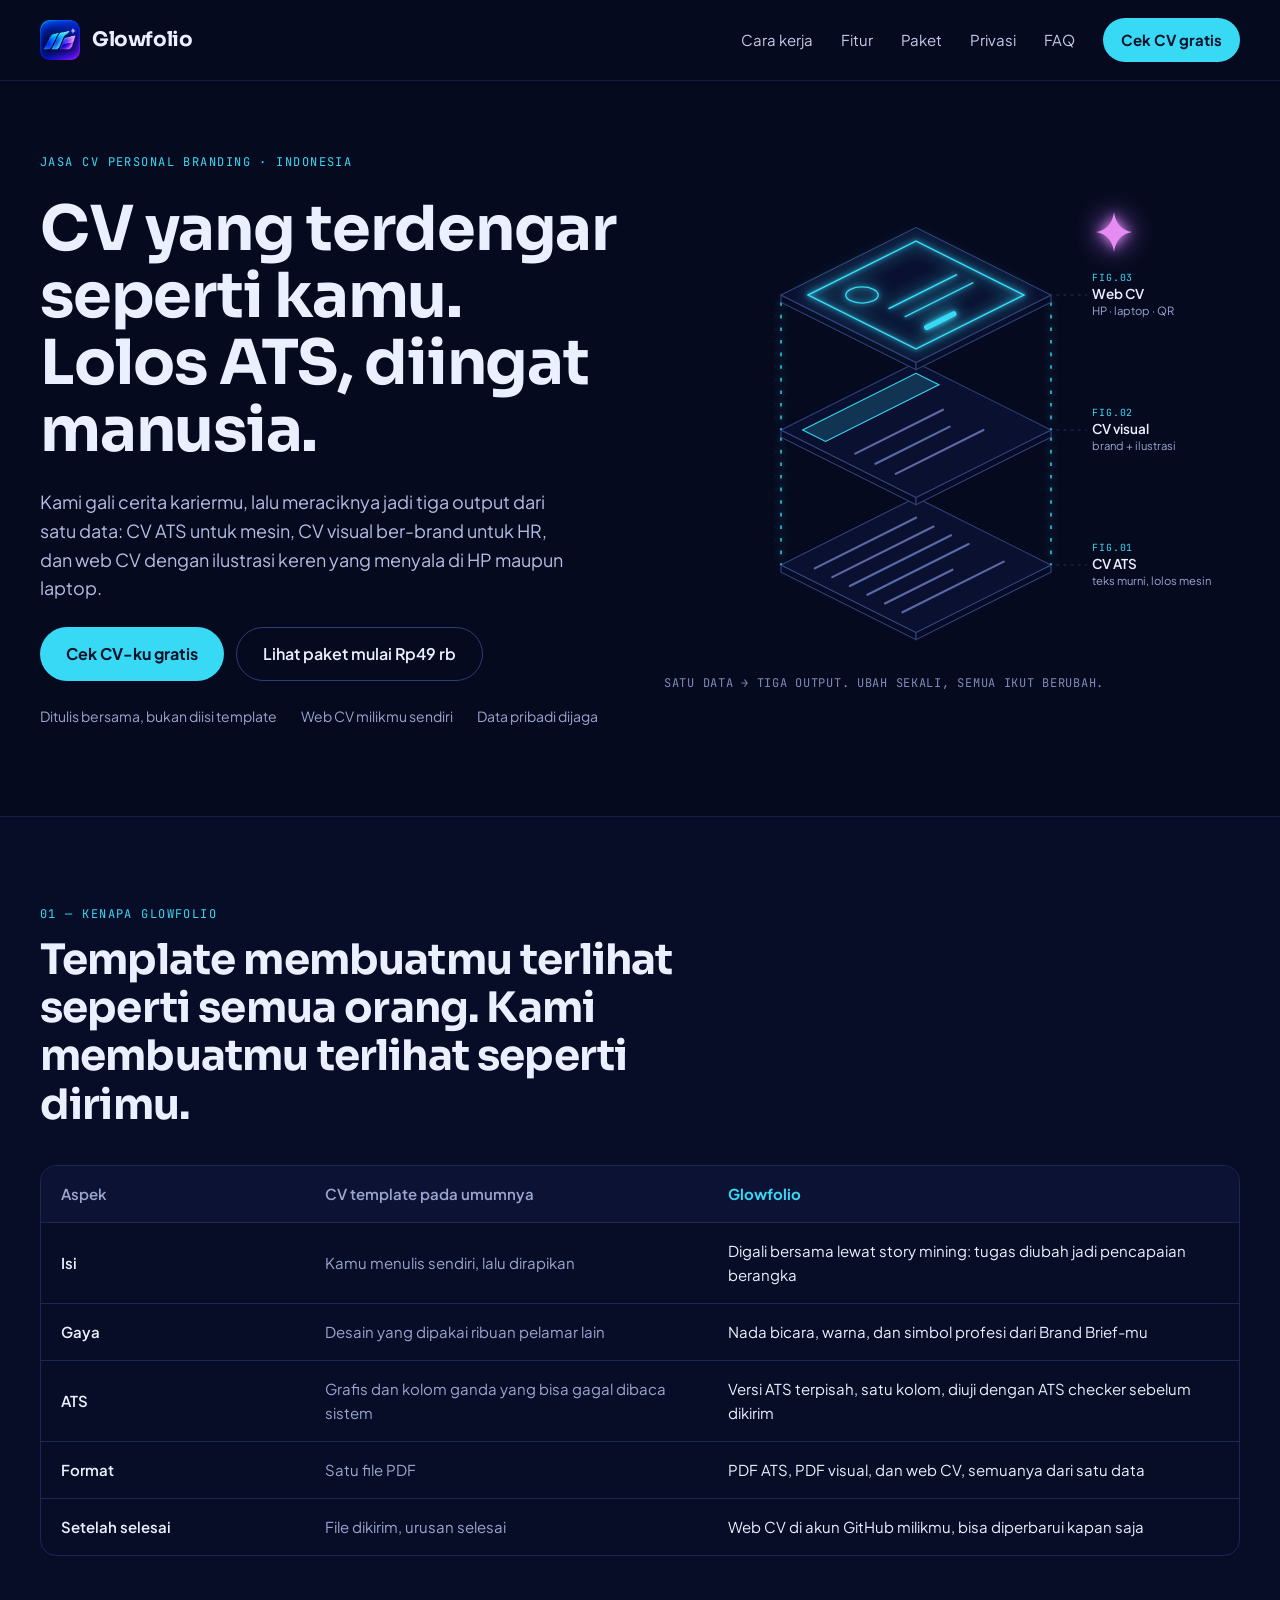
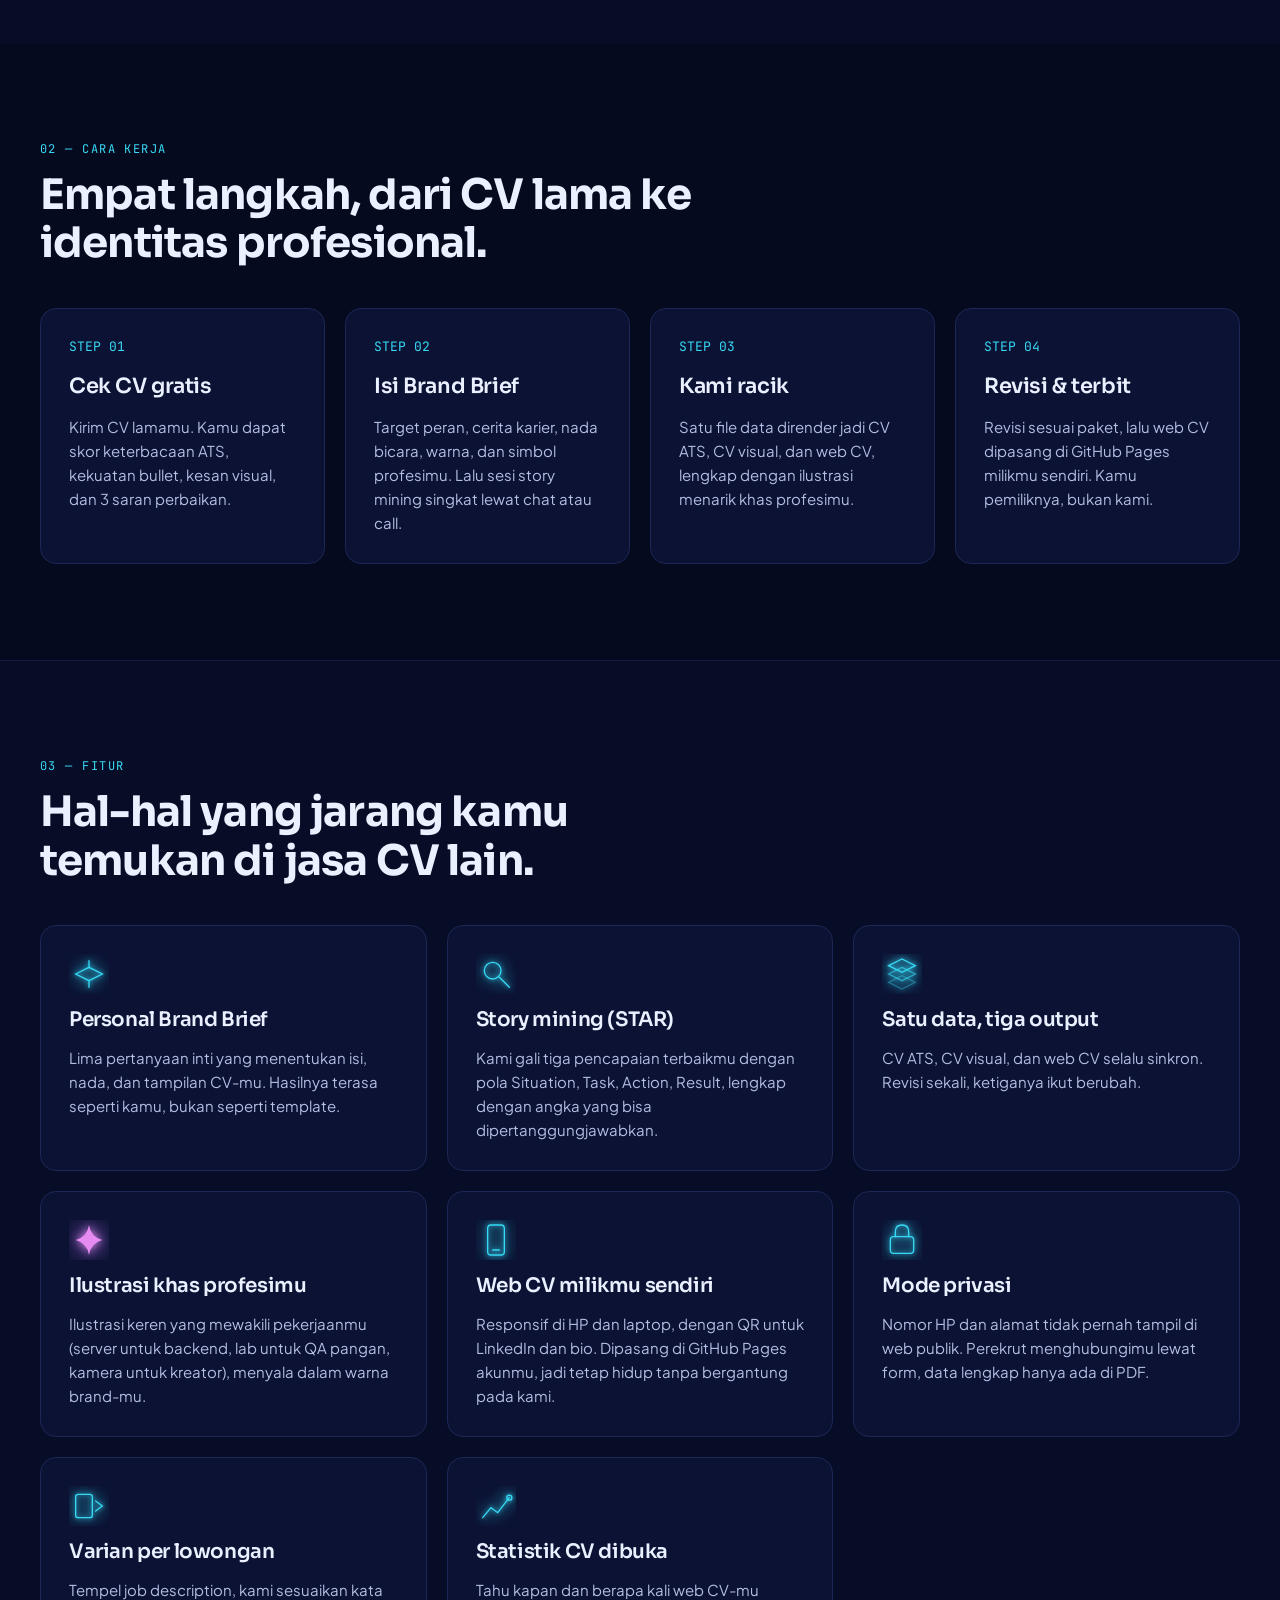
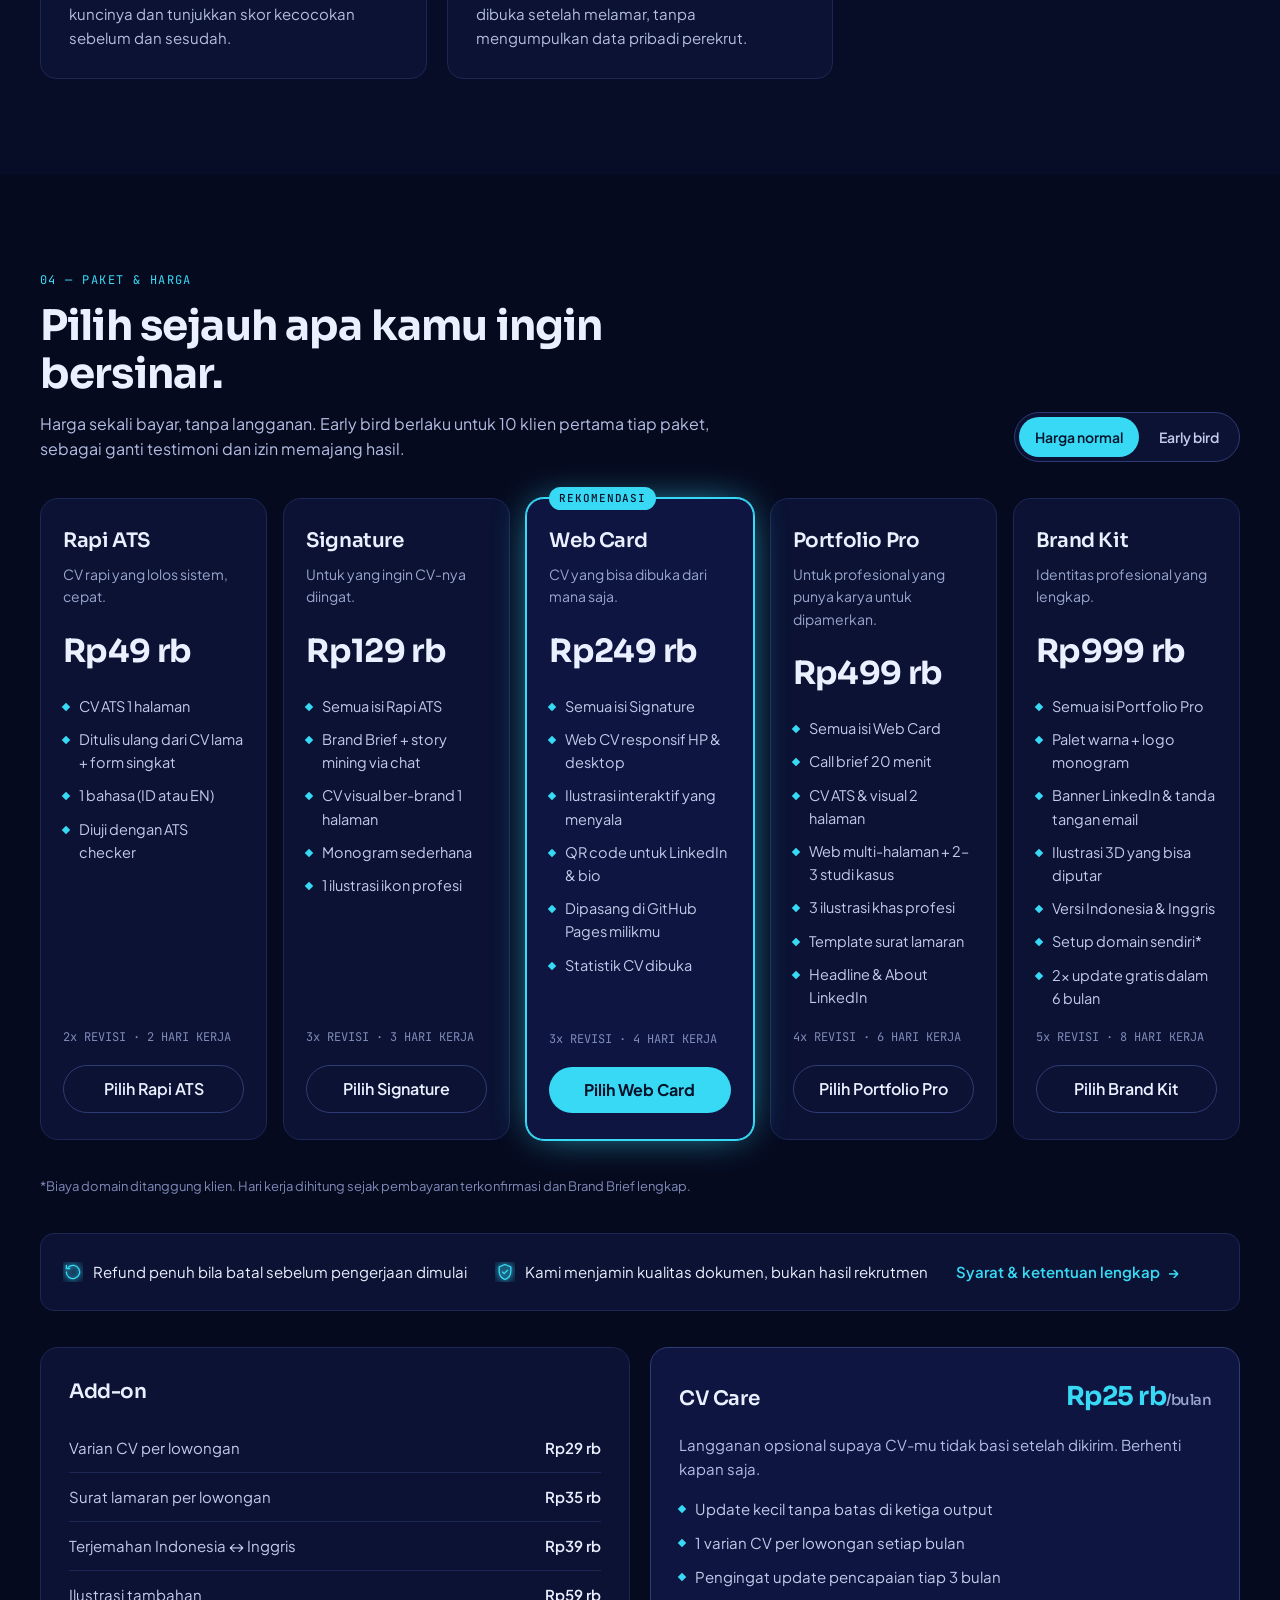
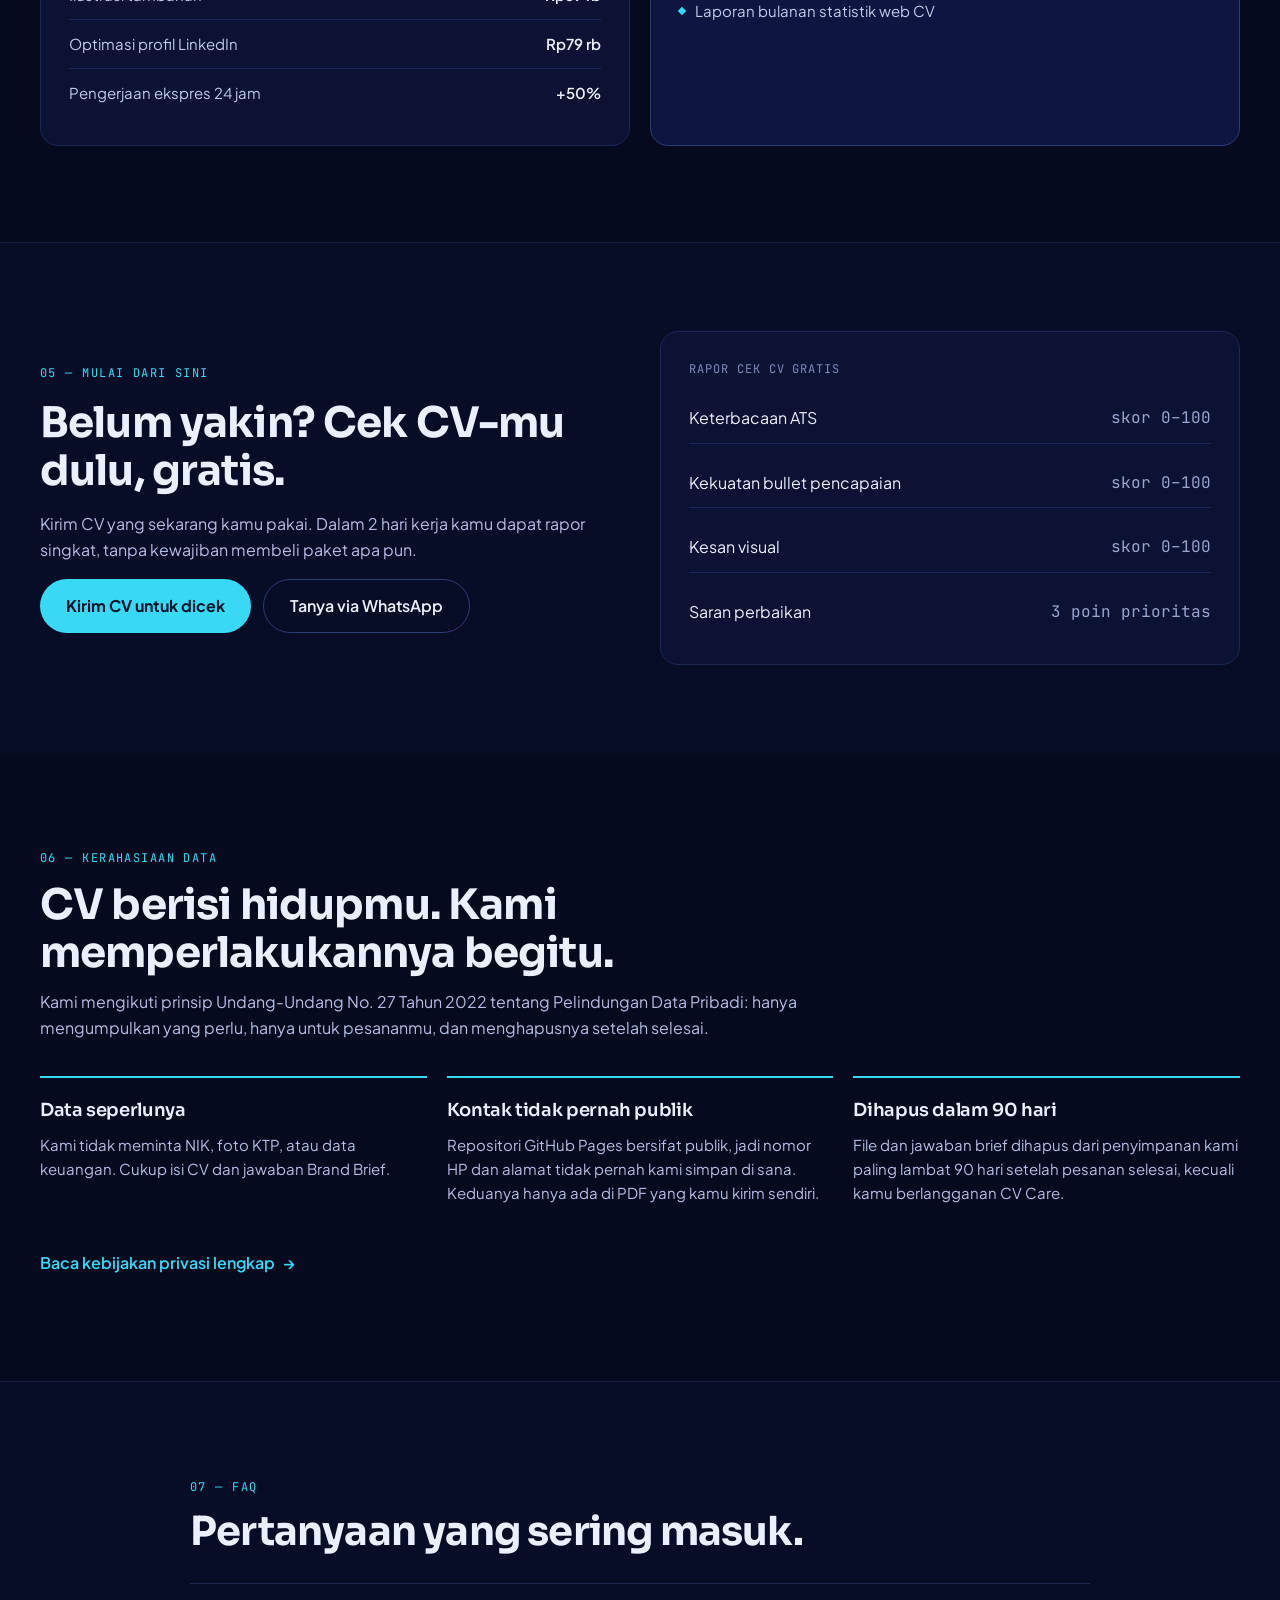
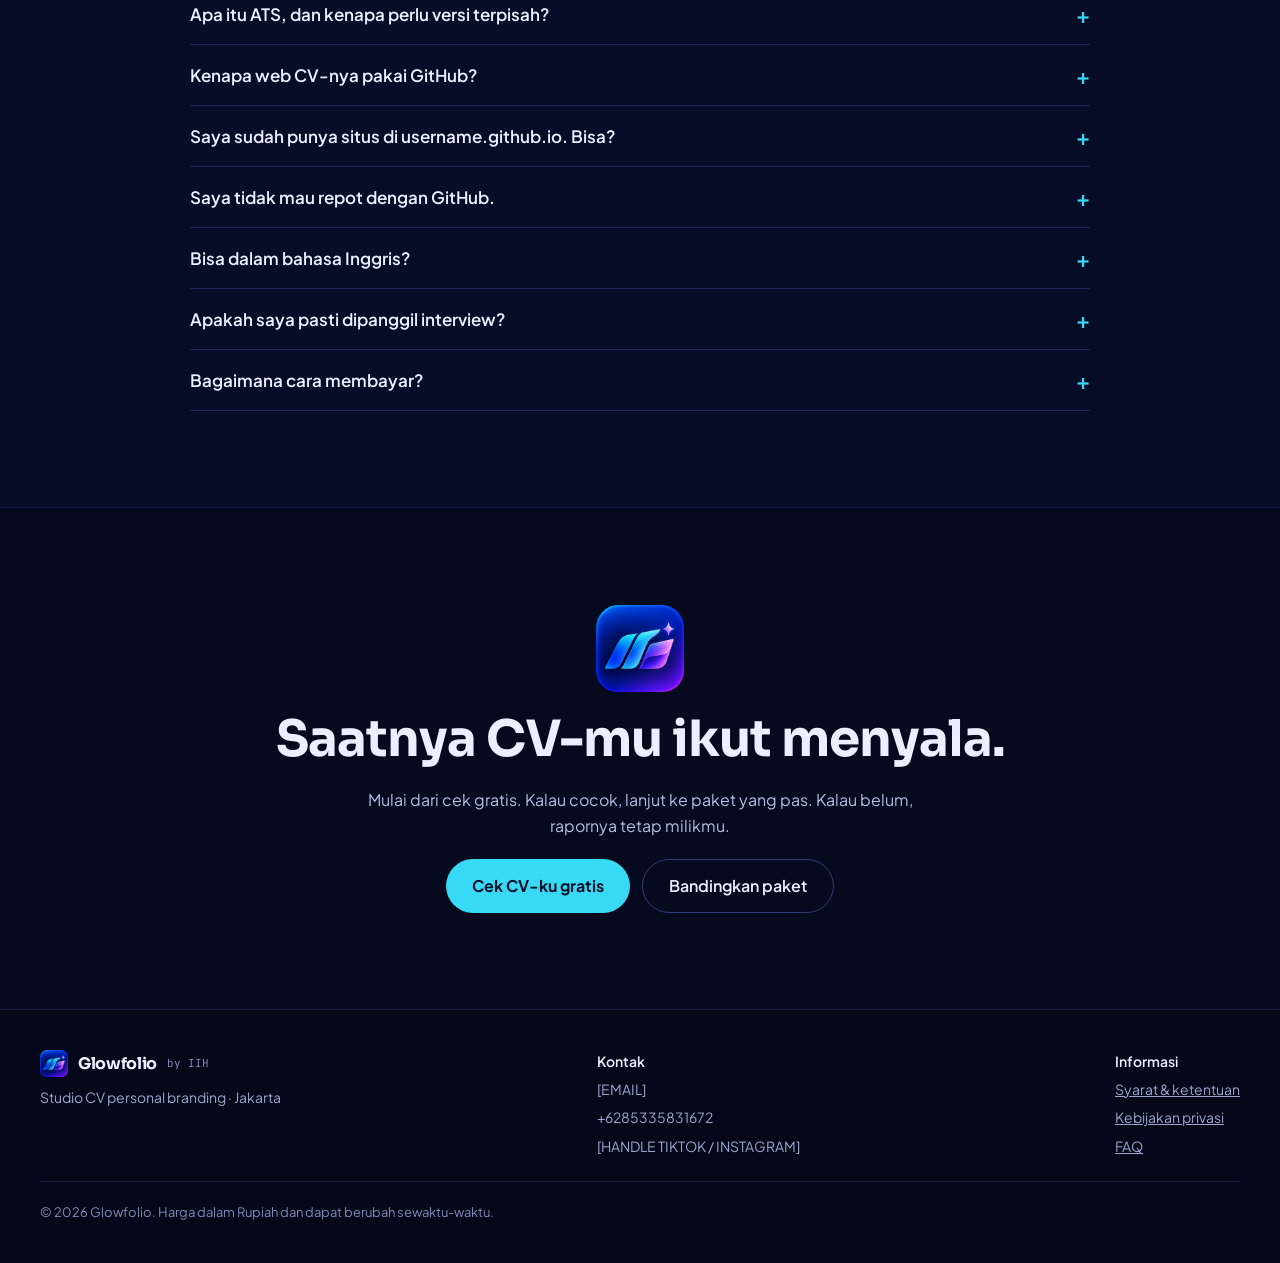
==== index.html @ 9df68e65 "Ringkas landing page: S&K pindah ke halaman sendiri Hapus bagian Syarat & Ketentuan dari landing pag" ====
<!doctype html>
<html lang="id">
<head>
<meta charset="utf-8">
<meta name="viewport" content="width=device-width, initial-scale=1">
<title>Glowfolio — CV personal branding yang lolos ATS</title>
<meta name="description" content="Glowfolio meracik CV ATS, CV visual ber-brand, dan web CV dengan ilustrasi menarik dari satu data. Mulai dari cek CV gratis, paket mulai Rp49 rb.">
<meta name="theme-color" content="#060A1F">
<meta property="og:title" content="Glowfolio — CV yang terdengar seperti kamu">
<meta property="og:description" content="CV ATS, CV visual ber-brand, dan web CV dari satu data. Cek CV gratis.">
<meta property="og:image" content="https://glowfolio.github.io/assets/glowfolio-logo.png">
<meta property="og:url" content="https://glowfolio.github.io/">
<meta property="og:type" content="website">
<link rel="icon" type="image/png" href="assets/favicon.png">
<link rel="apple-touch-icon" href="assets/apple-touch-icon.png">
<link rel="preconnect" href="https://fonts.googleapis.com">
<link rel="stylesheet" href="https://fonts.googleapis.com/css2?family=JetBrains+Mono:wght@500&amp;family=Plus+Jakarta+Sans:wght@400;500;600;700&amp;family=Sora:wght@500;600;700&amp;display=swap">
<style>
body{margin:0;background:#060A1F}
a{color:#7FE6FA}a:hover{color:#C9F5FD}
.disp{font-family:'Sora',system-ui,sans-serif;letter-spacing:-0.02em}
.mono{font-family:'JetBrains Mono',ui-monospace,monospace}
.pl{fill:#0A1030;stroke:#33417A;stroke-width:1.2}
.pl-side{fill:#070C26;stroke:#33417A;stroke-width:1.2}
.ln{stroke:#5B6AA6;stroke-width:2.4;stroke-linecap:round;fill:none}
.ac{stroke:var(--accent);fill:none;stroke-width:1.6;stroke-linecap:round;filter:drop-shadow(0 0 3px var(--accent)) drop-shadow(0 0 9px var(--accent))}
.ac-fill{fill:var(--accent);fill-opacity:0.18;stroke:var(--accent);stroke-width:1.2}
.guide{stroke:#2A3566;stroke-width:1;stroke-dasharray:3 5}
.flow{stroke:var(--accent);stroke-width:1.6;stroke-dasharray:4 10;fill:none;animation:gfflow 1.4s linear infinite;filter:drop-shadow(0 0 4px var(--accent))}
.spark{fill:#E58BF2;filter:drop-shadow(0 0 6px #E58BF2) drop-shadow(0 0 14px #B26CF0)}
.lbl{fill:#EAF0FF;font-family:'Plus Jakarta Sans',system-ui,sans-serif;font-size:15px;font-weight:600}
.lbl-s{fill:#9AA6CF;font-family:'Plus Jakarta Sans',system-ui,sans-serif;font-size:12.5px}
.lbl-m{fill:var(--accent);font-family:'JetBrains Mono',monospace;font-size:11px;letter-spacing:0.08em}
@keyframes gfflow{to{stroke-dashoffset:-28}}
@media (prefers-reduced-motion: reduce){.flow{animation:none}}
summary{cursor:pointer;list-style:none}
.swipe-hint{display:none}
summary::-webkit-details-marker{display:none}
details[open] .chev{transform:rotate(45deg)}
@media (max-width: 760px){
.nav-link{display:none !important}
.sec{padding-top:56px !important;padding-bottom:56px !important}
.hero{padding-top:36px !important;padding-bottom:56px !important;gap:28px !important}
.lead{font-size:16px !important}
.cta-row > a{flex:1 1 100%;justify-content:center}
.card{padding:22px !important}
.cmp{border:0 !important;overflow:visible !important;margin:0 -24px}
.cmp table{min-width:0 !important;display:block}
.cmp thead{display:none}
.cmp tbody{display:flex;gap:12px;overflow-x:auto;scroll-snap-type:x mandatory;padding:4px 24px 12px;scroll-padding:0 24px;scrollbar-width:none}
.cmp tbody::-webkit-scrollbar{display:none}
.cmp tr{flex:0 0 80%;scroll-snap-align:start;display:flex;flex-direction:column;gap:6px;border:1px solid #1C2756 !important;border-radius:14px;padding:18px;background:#0B1233}
.swipe-hint{display:flex !important}
.swipe{display:flex !important;gap:12px !important;overflow-x:auto;scroll-snap-type:x mandatory;margin:0 -24px !important;padding:4px 24px 14px !important;scroll-padding:0 24px;scrollbar-width:none;-webkit-overflow-scrolling:touch}
.swipe::-webkit-scrollbar{display:none}
.swipe > *{flex:0 0 84%;min-width:0;scroll-snap-align:start}
.swipe.pricing{padding-top:18px !important}
.hero figure{max-width:340px;margin:0 auto !important}
.priv{background:#0B1233;border:1px solid #1C2756;border-top:2px solid var(--accent) !important;border-radius:14px;padding:18px !important}
.cmp th,.cmp td{display:block;padding:0 !important}
.cmp td::before{content:attr(data-label);display:block;font-family:'JetBrains Mono',monospace;font-size:11px;letter-spacing:0.08em;color:#7E8AB8;margin-top:6px}
}

.v-normal,.v-early{display:contents}
.v-early{display:none}
body.early .v-normal{display:none}
body.early .v-early{display:contents}
</style>
</head>
<body>
<div style="--accent: #38D9F5; background: #060A1F; color: #EAF0FF; font-family: 'Plus Jakarta Sans', system-ui, sans-serif; font-size: 16px; line-height: 1.6; min-height: 100vh">

<header style="border-bottom: 1px solid #141C45; position: relative">
<div style="max-width: 1200px; margin: 0 auto; padding: 18px 24px; display: flex; flex-wrap: wrap; align-items: center; justify-content: space-between; gap: 16px">
<a href="#top" style="display: flex; align-items: center; gap: 12px; text-decoration: none; color: #EAF0FF">
<img src="assets/glowfolio-logo.png" alt="Logo Glowfolio" style="width: 40px; height: 40px; object-fit: contain">
<span class="disp" style="font-size: 20px; font-weight: 700">Glowfolio</span>
</a>
<nav aria-label="Navigasi utama" style="display: flex; flex-wrap: wrap; align-items: center; gap: 8px 28px; font-size: 15px">
<a class="nav-link" href="#cara-kerja" style="color: #C3CBEA; text-decoration: none">Cara kerja</a>
<a class="nav-link" href="#fitur" style="color: #C3CBEA; text-decoration: none">Fitur</a>
<a class="nav-link" href="#paket" style="color: #C3CBEA; text-decoration: none">Paket</a>
<a class="nav-link" href="#privasi" style="color: #C3CBEA; text-decoration: none">Privasi</a>
<a class="nav-link" href="#faq" style="color: #C3CBEA; text-decoration: none">FAQ</a>
<a href="#cek-gratis" style="display: inline-flex; align-items: center; min-height: 44px; padding: 0 18px; border-radius: 999px; background: var(--accent); color: #04122A; font-weight: 700; text-decoration: none">Cek CV gratis</a>
</nav>
</div>
</header>

<section id="top" class="hero" style="max-width: 1200px; margin: 0 auto; padding: 72px 24px 88px; display: grid; grid-template-columns: repeat(auto-fit, minmax(min(100%, 460px), 1fr)); gap: 48px; align-items: center">
<div style="display: flex; flex-direction: column; gap: 24px">
<div class="mono" style="font-size: 12px; letter-spacing: 0.12em; color: var(--accent)">JASA CV PERSONAL BRANDING · INDONESIA</div>
<h1 class="disp" style="margin: 0; font-size: clamp(38px, 5vw, 62px); line-height: 1.08; font-weight: 700">CV yang terdengar seperti kamu. Lolos ATS, diingat manusia.</h1>
<p class="lead" style="margin: 0; font-size: 18px; color: #B4BEE3; max-width: 540px">Kami gali cerita kariermu, lalu meraciknya jadi tiga output dari satu data: CV ATS untuk mesin, CV visual ber-brand untuk HR, dan web CV dengan ilustrasi keren yang menyala di HP maupun laptop.</p>
<div class="cta-row" style="display: flex; flex-wrap: wrap; gap: 12px">
<a href="#cek-gratis" style="display: inline-flex; align-items: center; min-height: 52px; padding: 0 26px; border-radius: 999px; background: var(--accent); color: #04122A; font-weight: 700; font-size: 16px; text-decoration: none">Cek CV-ku gratis</a>
<a href="#paket" style="display: inline-flex; align-items: center; min-height: 52px; padding: 0 26px; border-radius: 999px; border: 1px solid #2F3B74; color: #EAF0FF; font-weight: 600; font-size: 16px; text-decoration: none">Lihat paket mulai Rp49 rb</a>
</div>
<div style="display: flex; flex-wrap: wrap; gap: 10px 24px; font-size: 14px; color: #9AA6CF">
<span>Ditulis bersama, bukan diisi template</span>
<span>Web CV milikmu sendiri</span>
<span>Data pribadi dijaga</span>
</div>
</div>
<figure style="margin: 0; display: flex; flex-direction: column; gap: 10px">
<svg viewBox="0 0 640 530" role="img" aria-label="Ilustrasi isometrik tiga lapisan output Glowfolio: CV ATS, CV visual, dan web CV" style="width: 100%; height: auto; display: block">
<polygon class="pl-side" points="130,420 280,495 280,503 130,428"></polygon>
<polygon class="pl-side" points="280,495 430,420 430,428 280,503"></polygon>
<polygon class="pl" points="130,420 280,345 430,420 280,495"></polygon>
<line class="ln" x1="167.5" y1="423.75" x2="280" y2="367.5"></line>
<line class="ln" x1="187" y1="433.5" x2="299.5" y2="377.25"></line>
<line class="ln" x1="206.5" y1="443.25" x2="319" y2="387"></line>
<line class="ln" x1="226" y1="453" x2="338.5" y2="396.75"></line>
<line class="ln" x1="245.5" y1="462.75" x2="320.5" y2="425.25"></line>
<line class="ln" x1="265" y1="472.5" x2="377.5" y2="416.25"></line>
<line class="flow" x1="130" y1="278" x2="130" y2="420"></line>
<line class="flow" x1="430" y1="278" x2="430" y2="420"></line>
<polygon class="pl-side" points="130,270 280,345 280,353 130,278"></polygon>
<polygon class="pl-side" points="280,345 430,270 430,278 280,353"></polygon>
<polygon class="pl" points="130,270 280,195 430,270 280,345"></polygon>
<polygon class="ac-fill" points="154,270 280,207 305.5,219.75 179.5,282.75"></polygon>
<line class="ln" x1="212.5" y1="296.25" x2="310" y2="247.5"></line>
<line class="ln" x1="235" y1="307.5" x2="317.5" y2="266.25"></line>
<line class="ln" x1="257.5" y1="318.75" x2="355" y2="270"></line>
<line class="flow" x1="130" y1="128" x2="130" y2="270"></line>
<line class="flow" x1="430" y1="128" x2="430" y2="270"></line>
<polygon class="pl-side" points="130,120 280,195 280,203 130,128"></polygon>
<polygon class="pl-side" points="280,195 430,120 430,128 280,203"></polygon>
<polygon class="pl" points="130,120 280,45 430,120 280,195"></polygon>
<polygon class="ac" points="160,120 280,60 400,120 280,180"></polygon>
<ellipse class="ac" cx="220" cy="120" rx="18" ry="9"></ellipse>
<line class="ac" x1="250" y1="135" x2="325" y2="97.5"></line>
<line class="ac" x1="268" y1="144" x2="343" y2="106.5"></line>
<line class="ac" x1="292" y1="156" x2="322" y2="141" style="stroke-width: 6"></line>
<path class="spark" d="M500 28 Q503 47 520 50 Q503 53 500 72 Q497 53 480 50 Q497 47 500 28 Z"></path>
<line class="guide" x1="436" y1="120" x2="470" y2="120"></line>
<text class="lbl-m" x="476" y="104">FIG.03</text>
<text class="lbl" x="476" y="124">Web CV</text>
<text class="lbl-s" x="476" y="142">HP · laptop · QR</text>
<line class="guide" x1="436" y1="270" x2="470" y2="270"></line>
<text class="lbl-m" x="476" y="254">FIG.02</text>
<text class="lbl" x="476" y="274">CV visual</text>
<text class="lbl-s" x="476" y="292">brand + ilustrasi</text>
<line class="guide" x1="436" y1="420" x2="470" y2="420"></line>
<text class="lbl-m" x="476" y="404">FIG.01</text>
<text class="lbl" x="476" y="424">CV ATS</text>
<text class="lbl-s" x="476" y="442">teks murni, lolos mesin</text>
</svg>
<figcaption class="mono" style="font-size: 12px; color: #7E8AB8; letter-spacing: 0.06em">SATU DATA → TIGA OUTPUT. UBAH SEKALI, SEMUA IKUT BERUBAH.</figcaption>
</figure>
</section>

<section aria-labelledby="beda-title" style="border-top: 1px solid #141C45; background: #080D27">
<div class="sec" style="max-width: 1200px; margin: 0 auto; padding: 88px 24px; display: flex; flex-direction: column; gap: 36px">
<div style="display: flex; flex-direction: column; gap: 12px; max-width: 720px">
<div class="mono" style="font-size: 12px; letter-spacing: 0.12em; color: var(--accent)">01 — KENAPA GLOWFOLIO</div>
<h2 id="beda-title" class="disp" style="margin: 0; font-size: clamp(28px, 3.4vw, 42px); line-height: 1.15; font-weight: 700">Template membuatmu terlihat seperti semua orang. Kami membuatmu terlihat seperti dirimu.</h2>
</div>
<p class="swipe-hint mono" style="margin: 0; font-size: 11px; letter-spacing: 0.1em; color: #7E8AB8; align-items: center; gap: 8px">5 ASPEK · GESER<span aria-hidden="true" style="color: var(--accent)">→</span></p>
<div class="cmp" style="overflow-x: auto; border: 1px solid #1C2756; border-radius: 16px">
<table style="width: 100%; min-width: 640px; border-collapse: collapse; font-size: 15px">
<thead>
<tr style="background: #0B1233">
<th scope="col" style="text-align: left; padding: 16px 20px; color: #9AA6CF; font-weight: 600; width: 22%">Aspek</th>
<th scope="col" style="text-align: left; padding: 16px 20px; color: #9AA6CF; font-weight: 600">CV template pada umumnya</th>
<th scope="col" style="text-align: left; padding: 16px 20px; color: var(--accent); font-weight: 700">Glowfolio</th>
</tr>
</thead>
<tbody>
<tr style="border-top: 1px solid #1C2756"><th scope="row" style="text-align: left; padding: 16px 20px; font-weight: 600">Isi</th><td data-label="PADA UMUMNYA" style="padding: 16px 20px; color: #9AA6CF">Kamu menulis sendiri, lalu dirapikan</td><td data-label="GLOWFOLIO" style="padding: 16px 20px">Digali bersama lewat story mining: tugas diubah jadi pencapaian berangka</td></tr>
<tr style="border-top: 1px solid #1C2756"><th scope="row" style="text-align: left; padding: 16px 20px; font-weight: 600">Gaya</th><td data-label="PADA UMUMNYA" style="padding: 16px 20px; color: #9AA6CF">Desain yang dipakai ribuan pelamar lain</td><td data-label="GLOWFOLIO" style="padding: 16px 20px">Nada bicara, warna, dan simbol profesi dari Brand Brief-mu</td></tr>
<tr style="border-top: 1px solid #1C2756"><th scope="row" style="text-align: left; padding: 16px 20px; font-weight: 600">ATS</th><td data-label="PADA UMUMNYA" style="padding: 16px 20px; color: #9AA6CF">Grafis dan kolom ganda yang bisa gagal dibaca sistem</td><td data-label="GLOWFOLIO" style="padding: 16px 20px">Versi ATS terpisah, satu kolom, diuji dengan ATS checker sebelum dikirim</td></tr>
<tr style="border-top: 1px solid #1C2756"><th scope="row" style="text-align: left; padding: 16px 20px; font-weight: 600">Format</th><td data-label="PADA UMUMNYA" style="padding: 16px 20px; color: #9AA6CF">Satu file PDF</td><td data-label="GLOWFOLIO" style="padding: 16px 20px">PDF ATS, PDF visual, dan web CV, semuanya dari satu data</td></tr>
<tr style="border-top: 1px solid #1C2756"><th scope="row" style="text-align: left; padding: 16px 20px; font-weight: 600">Setelah selesai</th><td data-label="PADA UMUMNYA" style="padding: 16px 20px; color: #9AA6CF">File dikirim, urusan selesai</td><td data-label="GLOWFOLIO" style="padding: 16px 20px">Web CV di akun GitHub milikmu, bisa diperbarui kapan saja</td></tr>
</tbody>
</table>
</div>
</div>
</section>

<section id="cara-kerja" aria-labelledby="cara-title" class="sec" style="max-width: 1200px; margin: 0 auto; padding: 96px 24px; display: flex; flex-direction: column; gap: 40px">
<div style="display: flex; flex-direction: column; gap: 12px; max-width: 720px">
<div class="mono" style="font-size: 12px; letter-spacing: 0.12em; color: var(--accent)">02 — CARA KERJA</div>
<h2 id="cara-title" class="disp" style="margin: 0; font-size: clamp(28px, 3.4vw, 42px); line-height: 1.15; font-weight: 700">Empat langkah, dari CV lama ke identitas profesional.</h2>
</div>
<p class="swipe-hint mono" style="margin: 0; font-size: 11px; letter-spacing: 0.1em; color: #7E8AB8; align-items: center; gap: 8px">4 LANGKAH · GESER<span aria-hidden="true" style="color: var(--accent)">→</span></p>
<ol class="swipe" style="list-style: none; margin: 0; padding: 0; display: grid; grid-template-columns: repeat(auto-fit, minmax(min(100%, 250px), 1fr)); gap: 20px">
<li class="card" style="background: #0B1233; border: 1px solid #1C2756; border-radius: 16px; padding: 28px; display: flex; flex-direction: column; gap: 12px">
<span class="mono" style="font-size: 13px; color: var(--accent)">STEP 01</span>
<h3 class="disp" style="margin: 0; font-size: 21px; font-weight: 600">Cek CV gratis</h3>
<p style="margin: 0; color: #B4BEE3; font-size: 15px">Kirim CV lamamu. Kamu dapat skor keterbacaan ATS, kekuatan bullet, kesan visual, dan 3 saran perbaikan.</p>
</li>
<li class="card" style="background: #0B1233; border: 1px solid #1C2756; border-radius: 16px; padding: 28px; display: flex; flex-direction: column; gap: 12px">
<span class="mono" style="font-size: 13px; color: var(--accent)">STEP 02</span>
<h3 class="disp" style="margin: 0; font-size: 21px; font-weight: 600">Isi Brand Brief</h3>
<p style="margin: 0; color: #B4BEE3; font-size: 15px">Target peran, cerita karier, nada bicara, warna, dan simbol profesimu. Lalu sesi story mining singkat lewat chat atau call.</p>
</li>
<li class="card" style="background: #0B1233; border: 1px solid #1C2756; border-radius: 16px; padding: 28px; display: flex; flex-direction: column; gap: 12px">
<span class="mono" style="font-size: 13px; color: var(--accent)">STEP 03</span>
<h3 class="disp" style="margin: 0; font-size: 21px; font-weight: 600">Kami racik</h3>
<p style="margin: 0; color: #B4BEE3; font-size: 15px">Satu file data dirender jadi CV ATS, CV visual, dan web CV, lengkap dengan ilustrasi menarik khas profesimu.</p>
</li>
<li class="card" style="background: #0B1233; border: 1px solid #1C2756; border-radius: 16px; padding: 28px; display: flex; flex-direction: column; gap: 12px">
<span class="mono" style="font-size: 13px; color: var(--accent)">STEP 04</span>
<h3 class="disp" style="margin: 0; font-size: 21px; font-weight: 600">Revisi &amp; terbit</h3>
<p style="margin: 0; color: #B4BEE3; font-size: 15px">Revisi sesuai paket, lalu web CV dipasang di GitHub Pages milikmu sendiri. Kamu pemiliknya, bukan kami.</p>
</li>
</ol>
</section>

<section id="fitur" aria-labelledby="fitur-title" style="border-top: 1px solid #141C45; background: #080D27">
<div class="sec" style="max-width: 1200px; margin: 0 auto; padding: 96px 24px; display: flex; flex-direction: column; gap: 40px">
<div style="display: flex; flex-direction: column; gap: 12px; max-width: 720px">
<div class="mono" style="font-size: 12px; letter-spacing: 0.12em; color: var(--accent)">03 — FITUR</div>
<h2 id="fitur-title" class="disp" style="margin: 0; font-size: clamp(28px, 3.4vw, 42px); line-height: 1.15; font-weight: 700">Hal-hal yang jarang kamu temukan di jasa CV lain.</h2>
</div>
<p class="swipe-hint mono" style="margin: 0; font-size: 11px; letter-spacing: 0.1em; color: #7E8AB8; align-items: center; gap: 8px">8 FITUR · GESER<span aria-hidden="true" style="color: var(--accent)">→</span></p>
<div class="swipe" style="display: grid; grid-template-columns: repeat(auto-fit, minmax(min(100%, 340px), 1fr)); gap: 20px">
<article class="card" style="background: #0B1233; border: 1px solid #1C2756; border-radius: 16px; padding: 28px; display: flex; flex-direction: column; gap: 10px">
<svg viewBox="0 0 48 48" aria-hidden="true" style="width: 40px; height: 40px"><polygon class="ac" points="8,24 24,16 40,24 24,32"></polygon><line class="ac" x1="24" y1="8" x2="24" y2="16"></line><line class="ac" x1="24" y1="32" x2="24" y2="40"></line></svg>
<h3 class="disp" style="margin: 0; font-size: 20px; font-weight: 600">Personal Brand Brief</h3>
<p style="margin: 0; color: #B4BEE3; font-size: 15px">Lima pertanyaan inti yang menentukan isi, nada, dan tampilan CV-mu. Hasilnya terasa seperti kamu, bukan seperti template.</p>
</article>
<article class="card" style="background: #0B1233; border: 1px solid #1C2756; border-radius: 16px; padding: 28px; display: flex; flex-direction: column; gap: 10px">
<svg viewBox="0 0 48 48" aria-hidden="true" style="width: 40px; height: 40px"><circle class="ac" cx="20" cy="20" r="10"></circle><line class="ac" x1="28" y1="28" x2="40" y2="40"></line></svg>
<h3 class="disp" style="margin: 0; font-size: 20px; font-weight: 600">Story mining (STAR)</h3>
<p style="margin: 0; color: #B4BEE3; font-size: 15px">Kami gali tiga pencapaian terbaikmu dengan pola Situation, Task, Action, Result, lengkap dengan angka yang bisa dipertanggungjawabkan.</p>
</article>
<article class="card" style="background: #0B1233; border: 1px solid #1C2756; border-radius: 16px; padding: 28px; display: flex; flex-direction: column; gap: 10px">
<svg viewBox="0 0 48 48" aria-hidden="true" style="width: 40px; height: 40px"><polygon class="ac" points="8,14 24,6 40,14 24,22"></polygon><polygon class="ac" points="8,24 24,16 40,24 24,32" style="opacity: 0.7"></polygon><polygon class="ac" points="8,34 24,26 40,34 24,42" style="opacity: 0.45"></polygon></svg>
<h3 class="disp" style="margin: 0; font-size: 20px; font-weight: 600">Satu data, tiga output</h3>
<p style="margin: 0; color: #B4BEE3; font-size: 15px">CV ATS, CV visual, dan web CV selalu sinkron. Revisi sekali, ketiganya ikut berubah.</p>
</article>
<article class="card" style="background: #0B1233; border: 1px solid #1C2756; border-radius: 16px; padding: 28px; display: flex; flex-direction: column; gap: 10px">
<svg viewBox="0 0 48 48" aria-hidden="true" style="width: 40px; height: 40px"><path class="spark" d="M24 6 Q26 20 40 24 Q26 28 24 42 Q22 28 8 24 Q22 20 24 6 Z"></path></svg>
<h3 class="disp" style="margin: 0; font-size: 20px; font-weight: 600">Ilustrasi khas profesimu</h3>
<p style="margin: 0; color: #B4BEE3; font-size: 15px">Ilustrasi keren yang mewakili pekerjaanmu (server untuk backend, lab untuk QA pangan, kamera untuk kreator), menyala dalam warna brand-mu.</p>
</article>
<article class="card" style="background: #0B1233; border: 1px solid #1C2756; border-radius: 16px; padding: 28px; display: flex; flex-direction: column; gap: 10px">
<svg viewBox="0 0 48 48" aria-hidden="true" style="width: 40px; height: 40px"><rect class="ac" x="14" y="6" width="20" height="36" rx="4"></rect><line class="ac" x1="20" y1="36" x2="28" y2="36"></line></svg>
<h3 class="disp" style="margin: 0; font-size: 20px; font-weight: 600">Web CV milikmu sendiri</h3>
<p style="margin: 0; color: #B4BEE3; font-size: 15px">Responsif di HP dan laptop, dengan QR untuk LinkedIn dan bio. Dipasang di GitHub Pages akunmu, jadi tetap hidup tanpa bergantung pada kami.</p>
</article>
<article class="card" style="background: #0B1233; border: 1px solid #1C2756; border-radius: 16px; padding: 28px; display: flex; flex-direction: column; gap: 10px">
<svg viewBox="0 0 48 48" aria-hidden="true" style="width: 40px; height: 40px"><rect class="ac" x="10" y="20" width="28" height="20" rx="4"></rect><path class="ac" d="M16 20 V14 Q16 6 24 6 Q32 6 32 14 V20"></path></svg>
<h3 class="disp" style="margin: 0; font-size: 20px; font-weight: 600">Mode privasi</h3>
<p style="margin: 0; color: #B4BEE3; font-size: 15px">Nomor HP dan alamat tidak pernah tampil di web publik. Perekrut menghubungimu lewat form, data lengkap hanya ada di PDF.</p>
</article>
<article class="card" style="background: #0B1233; border: 1px solid #1C2756; border-radius: 16px; padding: 28px; display: flex; flex-direction: column; gap: 10px">
<svg viewBox="0 0 48 48" aria-hidden="true" style="width: 40px; height: 40px"><rect class="ac" x="8" y="10" width="20" height="28" rx="3"></rect><path class="ac" d="M32 18 L40 24 L32 30"></path></svg>
<h3 class="disp" style="margin: 0; font-size: 20px; font-weight: 600">Varian per lowongan</h3>
<p style="margin: 0; color: #B4BEE3; font-size: 15px">Tempel job description, kami sesuaikan kata kuncinya dan tunjukkan skor kecocokan sebelum dan sesudah.</p>
</article>
<article class="card" style="background: #0B1233; border: 1px solid #1C2756; border-radius: 16px; padding: 28px; display: flex; flex-direction: column; gap: 10px">
<svg viewBox="0 0 48 48" aria-hidden="true" style="width: 40px; height: 40px"><path class="ac" d="M8 38 L18 26 L26 32 L40 14"></path><circle class="ac" cx="40" cy="14" r="3"></circle></svg>
<h3 class="disp" style="margin: 0; font-size: 20px; font-weight: 600">Statistik CV dibuka</h3>
<p style="margin: 0; color: #B4BEE3; font-size: 15px">Tahu kapan dan berapa kali web CV-mu dibuka setelah melamar, tanpa mengumpulkan data pribadi perekrut.</p>
</article>
</div>
</div>
</section>

<section id="paket" aria-labelledby="paket-title" class="sec" style="max-width: 1200px; margin: 0 auto; padding: 96px 24px; display: flex; flex-direction: column; gap: 36px">
<div style="display: flex; flex-wrap: wrap; align-items: flex-end; justify-content: space-between; gap: 24px">
<div style="display: flex; flex-direction: column; gap: 12px; max-width: 680px">
<div class="mono" style="font-size: 12px; letter-spacing: 0.12em; color: var(--accent)">04 — PAKET &amp; HARGA</div>
<h2 id="paket-title" class="disp" style="margin: 0; font-size: clamp(28px, 3.4vw, 42px); line-height: 1.15; font-weight: 700">Pilih sejauh apa kamu ingin bersinar.</h2>
<p style="margin: 0; color: #B4BEE3">Harga sekali bayar, tanpa langganan. Early bird berlaku untuk 10 klien pertama tiap paket, sebagai ganti testimoni dan izin memajang hasil.</p>
</div>
<div role="group" aria-label="Pilih tampilan harga" style="display: flex; gap: 4px; padding: 4px; border: 1px solid #2F3B74; border-radius: 999px; background: #0B1233">
<span class="v-normal">
<button type="button" data-price="normal" aria-pressed="true" style="min-height: 40px; padding: 0 16px; border-radius: 999px; border: 0; font: inherit; font-size: 14px; font-weight: 600; cursor: pointer; background: var(--accent); color: #04122A">Harga normal</button>
<button type="button" data-price="early" aria-pressed="false" style="min-height: 40px; padding: 0 16px; border-radius: 999px; border: 0; font: inherit; font-size: 14px; font-weight: 600; cursor: pointer; background: transparent; color: #C3CBEA">Early bird</button>
</span>
<span class="v-early">
<button type="button" data-price="normal" aria-pressed="false" style="min-height: 40px; padding: 0 16px; border-radius: 999px; border: 0; font: inherit; font-size: 14px; font-weight: 600; cursor: pointer; background: transparent; color: #C3CBEA">Harga normal</button>
<button type="button" data-price="early" aria-pressed="true" style="min-height: 40px; padding: 0 16px; border-radius: 999px; border: 0; font: inherit; font-size: 14px; font-weight: 600; cursor: pointer; background: var(--accent); color: #04122A">Early bird</button>
</span>
</div>
</div>

<p class="swipe-hint mono" style="margin: 0; font-size: 11px; letter-spacing: 0.1em; color: #7E8AB8; align-items: center; gap: 8px">5 PAKET · GESER<span aria-hidden="true" style="color: var(--accent)">→</span></p>
<div class="swipe pricing" style="display: grid; grid-template-columns: repeat(auto-fit, minmax(min(100%, 212px), 1fr)); gap: 16px; align-items: stretch">

<article style="background: #0B1233; border: 1px solid #1C2756; border-radius: 18px; padding: 26px 22px; display: flex; flex-direction: column; gap: 18px">
<div style="display: flex; flex-direction: column; gap: 6px">
<h3 class="disp" style="margin: 0; font-size: 20px; font-weight: 600">Rapi ATS</h3>
<p style="margin: 0; font-size: 14px; color: #9AA6CF; min-height: 44px">CV rapi yang lolos sistem, cepat.</p>
</div>
<div style="display: flex; align-items: baseline; gap: 8px; flex-wrap: wrap">
<span class="v-normal"><span class="disp" style="font-size: 32px; font-weight: 700">Rp49 rb</span></span>
<span class="v-early"><span class="disp" style="font-size: 32px; font-weight: 700; color: var(--accent)">Rp35 rb</span><s style="font-size: 15px; color: #7E8AB8">Rp49 rb</s></span>
</div>
<ul style="list-style: none; margin: 0; padding: 0; display: flex; flex-direction: column; gap: 10px; font-size: 14.5px; color: #C3CBEA; flex-grow: 1">
<li style="display: flex; gap: 10px"><span aria-hidden="true" style="width: 6px; height: 6px; margin-top: 9px; flex: none; background: var(--accent); transform: rotate(45deg)"></span>CV ATS 1 halaman</li>
<li style="display: flex; gap: 10px"><span aria-hidden="true" style="width: 6px; height: 6px; margin-top: 9px; flex: none; background: var(--accent); transform: rotate(45deg)"></span>Ditulis ulang dari CV lama + form singkat</li>
<li style="display: flex; gap: 10px"><span aria-hidden="true" style="width: 6px; height: 6px; margin-top: 9px; flex: none; background: var(--accent); transform: rotate(45deg)"></span>1 bahasa (ID atau EN)</li>
<li style="display: flex; gap: 10px"><span aria-hidden="true" style="width: 6px; height: 6px; margin-top: 9px; flex: none; background: var(--accent); transform: rotate(45deg)"></span>Diuji dengan ATS checker</li>
</ul>
<div class="mono" style="font-size: 12px; color: #7E8AB8">2x REVISI · 2 HARI KERJA</div>
<a href="#cek-gratis" style="display: inline-flex; justify-content: center; align-items: center; min-height: 46px; border-radius: 999px; border: 1px solid #2F3B74; color: #EAF0FF; font-weight: 600; text-decoration: none">Pilih Rapi ATS</a>
</article>

<article style="background: #0B1233; border: 1px solid #1C2756; border-radius: 18px; padding: 26px 22px; display: flex; flex-direction: column; gap: 18px">
<div style="display: flex; flex-direction: column; gap: 6px">
<h3 class="disp" style="margin: 0; font-size: 20px; font-weight: 600">Signature</h3>
<p style="margin: 0; font-size: 14px; color: #9AA6CF; min-height: 44px">Untuk yang ingin CV-nya diingat.</p>
</div>
<div style="display: flex; align-items: baseline; gap: 8px; flex-wrap: wrap">
<span class="v-normal"><span class="disp" style="font-size: 32px; font-weight: 700">Rp129 rb</span></span>
<span class="v-early"><span class="disp" style="font-size: 32px; font-weight: 700; color: var(--accent)">Rp99 rb</span><s style="font-size: 15px; color: #7E8AB8">Rp129 rb</s></span>
</div>
<ul style="list-style: none; margin: 0; padding: 0; display: flex; flex-direction: column; gap: 10px; font-size: 14.5px; color: #C3CBEA; flex-grow: 1">
<li style="display: flex; gap: 10px"><span aria-hidden="true" style="width: 6px; height: 6px; margin-top: 9px; flex: none; background: var(--accent); transform: rotate(45deg)"></span>Semua isi Rapi ATS</li>
<li style="display: flex; gap: 10px"><span aria-hidden="true" style="width: 6px; height: 6px; margin-top: 9px; flex: none; background: var(--accent); transform: rotate(45deg)"></span>Brand Brief + story mining via chat</li>
<li style="display: flex; gap: 10px"><span aria-hidden="true" style="width: 6px; height: 6px; margin-top: 9px; flex: none; background: var(--accent); transform: rotate(45deg)"></span>CV visual ber-brand 1 halaman</li>
<li style="display: flex; gap: 10px"><span aria-hidden="true" style="width: 6px; height: 6px; margin-top: 9px; flex: none; background: var(--accent); transform: rotate(45deg)"></span>Monogram sederhana</li>
<li style="display: flex; gap: 10px"><span aria-hidden="true" style="width: 6px; height: 6px; margin-top: 9px; flex: none; background: var(--accent); transform: rotate(45deg)"></span>1 ilustrasi ikon profesi</li>
</ul>
<div class="mono" style="font-size: 12px; color: #7E8AB8">3x REVISI · 3 HARI KERJA</div>
<a href="#cek-gratis" style="display: inline-flex; justify-content: center; align-items: center; min-height: 46px; border-radius: 999px; border: 1px solid #2F3B74; color: #EAF0FF; font-weight: 600; text-decoration: none">Pilih Signature</a>
</article>

<article style="background: #0D1540; border: 1px solid var(--accent); box-shadow: 0 0 0 1px var(--accent), 0 0 40px -12px var(--accent); border-radius: 18px; padding: 26px 22px; display: flex; flex-direction: column; gap: 18px; position: relative">
<span class="mono" style="position: absolute; top: -12px; left: 22px; padding: 3px 10px; border-radius: 999px; background: var(--accent); color: #04122A; font-size: 11px; font-weight: 500; letter-spacing: 0.08em">REKOMENDASI</span>
<div style="display: flex; flex-direction: column; gap: 6px">
<h3 class="disp" style="margin: 0; font-size: 20px; font-weight: 600">Web Card</h3>
<p style="margin: 0; font-size: 14px; color: #9AA6CF; min-height: 44px">CV yang bisa dibuka dari mana saja.</p>
</div>
<div style="display: flex; align-items: baseline; gap: 8px; flex-wrap: wrap">
<span class="v-normal"><span class="disp" style="font-size: 32px; font-weight: 700">Rp249 rb</span></span>
<span class="v-early"><span class="disp" style="font-size: 32px; font-weight: 700; color: var(--accent)">Rp199 rb</span><s style="font-size: 15px; color: #7E8AB8">Rp249 rb</s></span>
</div>
<ul style="list-style: none; margin: 0; padding: 0; display: flex; flex-direction: column; gap: 10px; font-size: 14.5px; color: #C3CBEA; flex-grow: 1">
<li style="display: flex; gap: 10px"><span aria-hidden="true" style="width: 6px; height: 6px; margin-top: 9px; flex: none; background: var(--accent); transform: rotate(45deg)"></span>Semua isi Signature</li>
<li style="display: flex; gap: 10px"><span aria-hidden="true" style="width: 6px; height: 6px; margin-top: 9px; flex: none; background: var(--accent); transform: rotate(45deg)"></span>Web CV responsif HP &amp; desktop</li>
<li style="display: flex; gap: 10px"><span aria-hidden="true" style="width: 6px; height: 6px; margin-top: 9px; flex: none; background: var(--accent); transform: rotate(45deg)"></span>Ilustrasi interaktif yang menyala</li>
<li style="display: flex; gap: 10px"><span aria-hidden="true" style="width: 6px; height: 6px; margin-top: 9px; flex: none; background: var(--accent); transform: rotate(45deg)"></span>QR code untuk LinkedIn &amp; bio</li>
<li style="display: flex; gap: 10px"><span aria-hidden="true" style="width: 6px; height: 6px; margin-top: 9px; flex: none; background: var(--accent); transform: rotate(45deg)"></span>Dipasang di GitHub Pages milikmu</li>
<li style="display: flex; gap: 10px"><span aria-hidden="true" style="width: 6px; height: 6px; margin-top: 9px; flex: none; background: var(--accent); transform: rotate(45deg)"></span>Statistik CV dibuka</li>
</ul>
<div class="mono" style="font-size: 12px; color: #7E8AB8">3x REVISI · 4 HARI KERJA</div>
<a href="#cek-gratis" style="display: inline-flex; justify-content: center; align-items: center; min-height: 46px; border-radius: 999px; background: var(--accent); color: #04122A; font-weight: 700; text-decoration: none">Pilih Web Card</a>
</article>

<article style="background: #0B1233; border: 1px solid #1C2756; border-radius: 18px; padding: 26px 22px; display: flex; flex-direction: column; gap: 18px">
<div style="display: flex; flex-direction: column; gap: 6px">
<h3 class="disp" style="margin: 0; font-size: 20px; font-weight: 600">Portfolio Pro</h3>
<p style="margin: 0; font-size: 14px; color: #9AA6CF; min-height: 44px">Untuk profesional yang punya karya untuk dipamerkan.</p>
</div>
<div style="display: flex; align-items: baseline; gap: 8px; flex-wrap: wrap">
<span class="v-normal"><span class="disp" style="font-size: 32px; font-weight: 700">Rp499 rb</span></span>
<span class="v-early"><span class="disp" style="font-size: 32px; font-weight: 700; color: var(--accent)">Rp399 rb</span><s style="font-size: 15px; color: #7E8AB8">Rp499 rb</s></span>
</div>
<ul style="list-style: none; margin: 0; padding: 0; display: flex; flex-direction: column; gap: 10px; font-size: 14.5px; color: #C3CBEA; flex-grow: 1">
<li style="display: flex; gap: 10px"><span aria-hidden="true" style="width: 6px; height: 6px; margin-top: 9px; flex: none; background: var(--accent); transform: rotate(45deg)"></span>Semua isi Web Card</li>
<li style="display: flex; gap: 10px"><span aria-hidden="true" style="width: 6px; height: 6px; margin-top: 9px; flex: none; background: var(--accent); transform: rotate(45deg)"></span>Call brief 20 menit</li>
<li style="display: flex; gap: 10px"><span aria-hidden="true" style="width: 6px; height: 6px; margin-top: 9px; flex: none; background: var(--accent); transform: rotate(45deg)"></span>CV ATS &amp; visual 2 halaman</li>
<li style="display: flex; gap: 10px"><span aria-hidden="true" style="width: 6px; height: 6px; margin-top: 9px; flex: none; background: var(--accent); transform: rotate(45deg)"></span>Web multi-halaman + 2–3 studi kasus</li>
<li style="display: flex; gap: 10px"><span aria-hidden="true" style="width: 6px; height: 6px; margin-top: 9px; flex: none; background: var(--accent); transform: rotate(45deg)"></span>3 ilustrasi khas profesi</li>
<li style="display: flex; gap: 10px"><span aria-hidden="true" style="width: 6px; height: 6px; margin-top: 9px; flex: none; background: var(--accent); transform: rotate(45deg)"></span>Template surat lamaran</li>
<li style="display: flex; gap: 10px"><span aria-hidden="true" style="width: 6px; height: 6px; margin-top: 9px; flex: none; background: var(--accent); transform: rotate(45deg)"></span>Headline &amp; About LinkedIn</li>
</ul>
<div class="mono" style="font-size: 12px; color: #7E8AB8">4x REVISI · 6 HARI KERJA</div>
<a href="#cek-gratis" style="display: inline-flex; justify-content: center; align-items: center; min-height: 46px; border-radius: 999px; border: 1px solid #2F3B74; color: #EAF0FF; font-weight: 600; text-decoration: none">Pilih Portfolio Pro</a>
</article>

<article style="background: #0B1233; border: 1px solid #1C2756; border-radius: 18px; padding: 26px 22px; display: flex; flex-direction: column; gap: 18px">
<div style="display: flex; flex-direction: column; gap: 6px">
<h3 class="disp" style="margin: 0; font-size: 20px; font-weight: 600">Brand Kit</h3>
<p style="margin: 0; font-size: 14px; color: #9AA6CF; min-height: 44px">Identitas profesional yang lengkap.</p>
</div>
<div style="display: flex; align-items: baseline; gap: 8px; flex-wrap: wrap">
<span class="v-normal"><span class="disp" style="font-size: 32px; font-weight: 700">Rp999 rb</span></span>
<span class="v-early"><span class="disp" style="font-size: 32px; font-weight: 700; color: var(--accent)">Rp799 rb</span><s style="font-size: 15px; color: #7E8AB8">Rp999 rb</s></span>
</div>
<ul style="list-style: none; margin: 0; padding: 0; display: flex; flex-direction: column; gap: 10px; font-size: 14.5px; color: #C3CBEA; flex-grow: 1">
<li style="display: flex; gap: 10px"><span aria-hidden="true" style="width: 6px; height: 6px; margin-top: 9px; flex: none; background: var(--accent); transform: rotate(45deg)"></span>Semua isi Portfolio Pro</li>
<li style="display: flex; gap: 10px"><span aria-hidden="true" style="width: 6px; height: 6px; margin-top: 9px; flex: none; background: var(--accent); transform: rotate(45deg)"></span>Palet warna + logo monogram</li>
<li style="display: flex; gap: 10px"><span aria-hidden="true" style="width: 6px; height: 6px; margin-top: 9px; flex: none; background: var(--accent); transform: rotate(45deg)"></span>Banner LinkedIn &amp; tanda tangan email</li>
<li style="display: flex; gap: 10px"><span aria-hidden="true" style="width: 6px; height: 6px; margin-top: 9px; flex: none; background: var(--accent); transform: rotate(45deg)"></span>Ilustrasi 3D yang bisa diputar</li>
<li style="display: flex; gap: 10px"><span aria-hidden="true" style="width: 6px; height: 6px; margin-top: 9px; flex: none; background: var(--accent); transform: rotate(45deg)"></span>Versi Indonesia &amp; Inggris</li>
<li style="display: flex; gap: 10px"><span aria-hidden="true" style="width: 6px; height: 6px; margin-top: 9px; flex: none; background: var(--accent); transform: rotate(45deg)"></span>Setup domain sendiri*</li>
<li style="display: flex; gap: 10px"><span aria-hidden="true" style="width: 6px; height: 6px; margin-top: 9px; flex: none; background: var(--accent); transform: rotate(45deg)"></span>2x update gratis dalam 6 bulan</li>
</ul>
<div class="mono" style="font-size: 12px; color: #7E8AB8">5x REVISI · 8 HARI KERJA</div>
<a href="#cek-gratis" style="display: inline-flex; justify-content: center; align-items: center; min-height: 46px; border-radius: 999px; border: 1px solid #2F3B74; color: #EAF0FF; font-weight: 600; text-decoration: none">Pilih Brand Kit</a>
</article>

</div>
<p style="margin: 0; font-size: 13px; color: #7E8AB8">*Biaya domain ditanggung klien. Hari kerja dihitung sejak pembayaran terkonfirmasi dan Brand Brief lengkap.</p>
<div style="display: flex; flex-wrap: wrap; align-items: center; gap: 10px 28px; padding: 16px 22px; border: 1px solid #1C2756; border-radius: 14px; background: #0B1233; font-size: 15px">
<span style="display: flex; align-items: center; gap: 10px; color: #EAF0FF"><svg viewBox="0 0 24 24" aria-hidden="true" style="width: 20px; height: 20px; flex: none"><path class="ac" d="M4 12a8 8 0 1 0 2.4-5.7M4 4v4h4"></path></svg>Refund penuh bila batal sebelum pengerjaan dimulai</span>
<span style="display: flex; align-items: center; gap: 10px; color: #EAF0FF"><svg viewBox="0 0 24 24" aria-hidden="true" style="width: 20px; height: 20px; flex: none"><path class="ac" d="M12 3l7 3v5c0 4.5-3 8.3-7 10-4-1.7-7-5.5-7-10V6z"></path><path class="ac" d="M9 12l2 2 4-4"></path></svg>Kami menjamin kualitas dokumen, bukan hasil rekrutmen</span>
<a href="syarat.html" style="display: inline-flex; align-items: center; gap: 8px; min-height: 44px; color: var(--accent); font-weight: 600; text-decoration: none">Syarat &amp; ketentuan lengkap<span aria-hidden="true">→</span></a>
</div>

<p class="swipe-hint mono" style="margin: 0; font-size: 11px; letter-spacing: 0.1em; color: #7E8AB8; align-items: center; gap: 8px">ADD-ON &amp; CV CARE · GESER<span aria-hidden="true" style="color: var(--accent)">→</span></p>
<div class="swipe" style="display: grid; grid-template-columns: repeat(auto-fit, minmax(min(100%, 420px), 1fr)); gap: 20px">
<div style="background: #0B1233; border: 1px solid #1C2756; border-radius: 18px; padding: 28px; display: flex; flex-direction: column; gap: 16px">
<h3 class="disp" style="margin: 0; font-size: 20px; font-weight: 600">Add-on</h3>
<dl style="margin: 0; display: flex; flex-direction: column; font-size: 15px">
<div style="display: flex; justify-content: space-between; gap: 16px; padding: 12px 0; border-bottom: 1px solid #1C2756"><dt style="color: #C3CBEA">Varian CV per lowongan</dt><dd style="margin: 0; font-weight: 600; white-space: nowrap">Rp29 rb</dd></div>
<div style="display: flex; justify-content: space-between; gap: 16px; padding: 12px 0; border-bottom: 1px solid #1C2756"><dt style="color: #C3CBEA">Surat lamaran per lowongan</dt><dd style="margin: 0; font-weight: 600; white-space: nowrap">Rp35 rb</dd></div>
<div style="display: flex; justify-content: space-between; gap: 16px; padding: 12px 0; border-bottom: 1px solid #1C2756"><dt style="color: #C3CBEA">Terjemahan Indonesia ↔ Inggris</dt><dd style="margin: 0; font-weight: 600; white-space: nowrap">Rp39 rb</dd></div>
<div style="display: flex; justify-content: space-between; gap: 16px; padding: 12px 0; border-bottom: 1px solid #1C2756"><dt style="color: #C3CBEA">Ilustrasi tambahan</dt><dd style="margin: 0; font-weight: 600; white-space: nowrap">Rp59 rb</dd></div>
<div style="display: flex; justify-content: space-between; gap: 16px; padding: 12px 0; border-bottom: 1px solid #1C2756"><dt style="color: #C3CBEA">Optimasi profil LinkedIn</dt><dd style="margin: 0; font-weight: 600; white-space: nowrap">Rp79 rb</dd></div>
<div style="display: flex; justify-content: space-between; gap: 16px; padding: 12px 0"><dt style="color: #C3CBEA">Pengerjaan ekspres 24 jam</dt><dd style="margin: 0; font-weight: 600; white-space: nowrap">+50%</dd></div>
</dl>
</div>
<div style="background: #0D1540; border: 1px solid #2F3B74; border-radius: 18px; padding: 28px; display: flex; flex-direction: column; gap: 16px">
<div style="display: flex; align-items: baseline; justify-content: space-between; flex-wrap: wrap; gap: 8px">
<h3 class="disp" style="margin: 0; font-size: 20px; font-weight: 600">CV Care</h3>
<span class="disp" style="font-size: 26px; font-weight: 700; color: var(--accent)">Rp25 rb<span style="font-size: 15px; color: #9AA6CF; font-weight: 500">/bulan</span></span>
</div>
<p style="margin: 0; color: #B4BEE3; font-size: 15px">Langganan opsional supaya CV-mu tidak basi setelah dikirim. Berhenti kapan saja.</p>
<ul style="list-style: none; margin: 0; padding: 0; display: flex; flex-direction: column; gap: 10px; font-size: 15px; color: #C3CBEA">
<li style="display: flex; gap: 10px"><span aria-hidden="true" style="width: 6px; height: 6px; margin-top: 9px; flex: none; background: var(--accent); transform: rotate(45deg)"></span>Update kecil tanpa batas di ketiga output</li>
<li style="display: flex; gap: 10px"><span aria-hidden="true" style="width: 6px; height: 6px; margin-top: 9px; flex: none; background: var(--accent); transform: rotate(45deg)"></span>1 varian CV per lowongan setiap bulan</li>
<li style="display: flex; gap: 10px"><span aria-hidden="true" style="width: 6px; height: 6px; margin-top: 9px; flex: none; background: var(--accent); transform: rotate(45deg)"></span>Pengingat update pencapaian tiap 3 bulan</li>
<li style="display: flex; gap: 10px"><span aria-hidden="true" style="width: 6px; height: 6px; margin-top: 9px; flex: none; background: var(--accent); transform: rotate(45deg)"></span>Laporan bulanan statistik web CV</li>
</ul>
</div>
</div>
</section>

<section id="cek-gratis" aria-labelledby="cek-title" style="border-top: 1px solid #141C45; background: #080D27">
<div class="sec" style="max-width: 1200px; margin: 0 auto; padding: 88px 24px; display: grid; grid-template-columns: repeat(auto-fit, minmax(min(100%, 440px), 1fr)); gap: 40px; align-items: center">
<div style="display: flex; flex-direction: column; gap: 16px">
<div class="mono" style="font-size: 12px; letter-spacing: 0.12em; color: var(--accent)">05 — MULAI DARI SINI</div>
<h2 id="cek-title" class="disp" style="margin: 0; font-size: clamp(28px, 3.4vw, 42px); line-height: 1.15; font-weight: 700">Belum yakin? Cek CV-mu dulu, gratis.</h2>
<p style="margin: 0; color: #B4BEE3">Kirim CV yang sekarang kamu pakai. Dalam 2 hari kerja kamu dapat rapor singkat, tanpa kewajiban membeli paket apa pun.</p>
<div class="cta-row" style="display: flex; flex-wrap: wrap; gap: 12px">
<a href="#" style="display: inline-flex; align-items: center; min-height: 52px; padding: 0 26px; border-radius: 999px; background: var(--accent); color: #04122A; font-weight: 700; text-decoration: none">Kirim CV untuk dicek</a>
<a href="https://wa.me/6285335831672" style="display: inline-flex; align-items: center; min-height: 52px; padding: 0 26px; border-radius: 999px; border: 1px solid #2F3B74; color: #EAF0FF; font-weight: 600; text-decoration: none">Tanya via WhatsApp</a>
</div>
</div>
<div style="background: #0B1233; border: 1px solid #1C2756; border-radius: 18px; padding: 28px; display: flex; flex-direction: column; gap: 14px">
<div class="mono" style="font-size: 12px; color: #7E8AB8; letter-spacing: 0.08em">RAPOR CEK CV GRATIS</div>
<div style="display: flex; justify-content: space-between; gap: 16px; padding: 12px 0; border-bottom: 1px solid #1C2756"><span>Keterbacaan ATS</span><span class="mono" style="color: #9AA6CF">skor 0–100</span></div>
<div style="display: flex; justify-content: space-between; gap: 16px; padding: 12px 0; border-bottom: 1px solid #1C2756"><span>Kekuatan bullet pencapaian</span><span class="mono" style="color: #9AA6CF">skor 0–100</span></div>
<div style="display: flex; justify-content: space-between; gap: 16px; padding: 12px 0; border-bottom: 1px solid #1C2756"><span>Kesan visual</span><span class="mono" style="color: #9AA6CF">skor 0–100</span></div>
<div style="display: flex; justify-content: space-between; gap: 16px; padding: 12px 0"><span>Saran perbaikan</span><span class="mono" style="color: #9AA6CF">3 poin prioritas</span></div>
</div>
</div>
</section>

<section id="privasi" aria-labelledby="privasi-title" class="sec" style="max-width: 1200px; margin: 0 auto; padding: 96px 24px; display: flex; flex-direction: column; gap: 36px">
<div style="display: flex; flex-direction: column; gap: 12px; max-width: 760px">
<div class="mono" style="font-size: 12px; letter-spacing: 0.12em; color: var(--accent)">06 — KERAHASIAAN DATA</div>
<h2 id="privasi-title" class="disp" style="margin: 0; font-size: clamp(28px, 3.4vw, 42px); line-height: 1.15; font-weight: 700">CV berisi hidupmu. Kami memperlakukannya begitu.</h2>
<p style="margin: 0; color: #B4BEE3">Kami mengikuti prinsip Undang-Undang No. 27 Tahun 2022 tentang Pelindungan Data Pribadi: hanya mengumpulkan yang perlu, hanya untuk pesananmu, dan menghapusnya setelah selesai.</p>
</div>
<p class="swipe-hint mono" style="margin: 0; font-size: 11px; letter-spacing: 0.1em; color: #7E8AB8; align-items: center; gap: 8px">3 JANJI PRIVASI · GESER<span aria-hidden="true" style="color: var(--accent)">→</span></p>
<div class="swipe" style="display: grid; grid-template-columns: repeat(auto-fit, minmax(min(100%, 340px), 1fr)); gap: 20px">
<div class="priv" style="border-top: 2px solid var(--accent); padding-top: 18px; display: flex; flex-direction: column; gap: 8px">
<h3 class="disp" style="margin: 0; font-size: 18px; font-weight: 600">Data seperlunya</h3>
<p style="margin: 0; color: #B4BEE3; font-size: 15px">Kami tidak meminta NIK, foto KTP, atau data keuangan. Cukup isi CV dan jawaban Brand Brief.</p>
</div>
<div class="priv" style="border-top: 2px solid var(--accent); padding-top: 18px; display: flex; flex-direction: column; gap: 8px">
<h3 class="disp" style="margin: 0; font-size: 18px; font-weight: 600">Kontak tidak pernah publik</h3>
<p style="margin: 0; color: #B4BEE3; font-size: 15px">Repositori GitHub Pages bersifat publik, jadi nomor HP dan alamat tidak pernah kami simpan di sana. Keduanya hanya ada di PDF yang kamu kirim sendiri.</p>
</div>
<div class="priv" style="border-top: 2px solid var(--accent); padding-top: 18px; display: flex; flex-direction: column; gap: 8px">
<h3 class="disp" style="margin: 0; font-size: 18px; font-weight: 600">Dihapus dalam 90 hari</h3>
<p style="margin: 0; color: #B4BEE3; font-size: 15px">File dan jawaban brief dihapus dari penyimpanan kami paling lambat 90 hari setelah pesanan selesai, kecuali kamu berlangganan CV Care.</p>
</div>
</div>
<a href="privasi.html" style="display: inline-flex; align-items: center; gap: 8px; min-height: 44px; align-self: flex-start; color: var(--accent); font-weight: 600; text-decoration: none">Baca kebijakan privasi lengkap<span aria-hidden="true">→</span></a>
</section>

<section id="faq" aria-labelledby="faq-title" style="border-top: 1px solid #141C45; background: #080D27">
<div class="sec" style="max-width: 900px; margin: 0 auto; padding: 96px 24px; display: flex; flex-direction: column; gap: 28px">
<div style="display: flex; flex-direction: column; gap: 12px">
<div class="mono" style="font-size: 12px; letter-spacing: 0.12em; color: var(--accent)">07 — FAQ</div>
<h2 id="faq-title" class="disp" style="margin: 0; font-size: clamp(28px, 3.4vw, 40px); line-height: 1.15; font-weight: 700">Pertanyaan yang sering masuk.</h2>
</div>
<div style="display: flex; flex-direction: column; border-top: 1px solid #1C2756">
<details style="border-bottom: 1px solid #1C2756">
<summary style="display: flex; justify-content: space-between; align-items: center; gap: 16px; min-height: 60px; font-weight: 600; font-size: 17px">Apa itu ATS, dan kenapa perlu versi terpisah?<span class="chev" aria-hidden="true" style="font-size: 22px; color: var(--accent); transition: transform 0.2s">+</span></summary>
<p style="margin: 0 0 20px; color: #B4BEE3">ATS (Applicant Tracking System) adalah sistem yang dipakai banyak perusahaan untuk menyaring lamaran. Grafis dan kolom ganda bisa membuatnya salah membaca isi CV, jadi versi ATS kami dibuat satu kolom, teks murni, dan diuji sebelum dikirim.</p>
</details>
<details style="border-bottom: 1px solid #1C2756">
<summary style="display: flex; justify-content: space-between; align-items: center; gap: 16px; min-height: 60px; font-weight: 600; font-size: 17px">Kenapa web CV-nya pakai GitHub?<span class="chev" aria-hidden="true" style="font-size: 22px; color: var(--accent); transition: transform 0.2s">+</span></summary>
<p style="margin: 0 0 20px; color: #B4BEE3">Gratis, cepat, dan milikmu sendiri: web tetap hidup walau kamu berhenti memakai jasa kami. Belum punya akun? Kami pandu membuatnya, termasuk memilih username yang profesional karena username itu menjadi alamat web CV-mu.</p>
</details>
<details style="border-bottom: 1px solid #1C2756">
<summary style="display: flex; justify-content: space-between; align-items: center; gap: 16px; min-height: 60px; font-weight: 600; font-size: 17px">Saya sudah punya situs di username.github.io. Bisa?<span class="chev" aria-hidden="true" style="font-size: 22px; color: var(--accent); transition: transform 0.2s">+</span></summary>
<p style="margin: 0 0 20px; color: #B4BEE3">Bisa. Web CV dipasang sebagai halaman proyek di alamat seperti username.github.io/cv, tanpa mengganggu situs yang sudah ada.</p>
</details>
<details style="border-bottom: 1px solid #1C2756">
<summary style="display: flex; justify-content: space-between; align-items: center; gap: 16px; min-height: 60px; font-weight: 600; font-size: 17px">Saya tidak mau repot dengan GitHub.<span class="chev" aria-hidden="true" style="font-size: 22px; color: var(--accent); transition: transform 0.2s">+</span></summary>
<p style="margin: 0 0 20px; color: #B4BEE3">Pilih Rapi ATS atau Signature: hasilnya berupa PDF, tanpa web dan tanpa GitHub.</p>
</details>
<details style="border-bottom: 1px solid #1C2756">
<summary style="display: flex; justify-content: space-between; align-items: center; gap: 16px; min-height: 60px; font-weight: 600; font-size: 17px">Bisa dalam bahasa Inggris?<span class="chev" aria-hidden="true" style="font-size: 22px; color: var(--accent); transition: transform 0.2s">+</span></summary>
<p style="margin: 0 0 20px; color: #B4BEE3">Bisa. Setiap paket bisa ditulis langsung dalam bahasa Inggris. Butuh dua bahasa sekaligus? Tambahkan add-on terjemahan, atau pilih Brand Kit yang sudah termasuk keduanya.</p>
</details>
<details style="border-bottom: 1px solid #1C2756">
<summary style="display: flex; justify-content: space-between; align-items: center; gap: 16px; min-height: 60px; font-weight: 600; font-size: 17px">Apakah saya pasti dipanggil interview?<span class="chev" aria-hidden="true" style="font-size: 22px; color: var(--accent); transition: transform 0.2s">+</span></summary>
<p style="margin: 0 0 20px; color: #B4BEE3">Tidak ada jasa CV yang jujur bisa menjanjikan itu. Yang kami jamin adalah CV yang lebih jelas, lebih kuat, dan terbaca baik oleh sistem maupun manusia.</p>
</details>
<details style="border-bottom: 1px solid #1C2756">
<summary style="display: flex; justify-content: space-between; align-items: center; gap: 16px; min-height: 60px; font-weight: 600; font-size: 17px">Bagaimana cara membayar?<span class="chev" aria-hidden="true" style="font-size: 22px; color: var(--accent); transition: transform 0.2s">+</span></summary>
<p style="margin: 0 0 20px; color: #B4BEE3">Lewat halaman checkout Mayar, dengan metode pembayaran yang tersedia di sana. Tautan checkout dikirim setelah kamu memilih paket.</p>
</details>
</div>
</div>
</section>

<section aria-labelledby="cta-title" style="border-top: 1px solid #141C45">
<div class="sec" style="max-width: 1200px; margin: 0 auto; padding: 96px 24px; display: flex; flex-direction: column; align-items: center; text-align: center; gap: 20px">
<img src="assets/glowfolio-logo.png" alt="" style="width: 88px; height: 88px; object-fit: contain">
<h2 id="cta-title" class="disp" style="margin: 0; font-size: clamp(30px, 4vw, 50px); line-height: 1.1; font-weight: 700; max-width: 760px">Saatnya CV-mu ikut menyala.</h2>
<p style="margin: 0; color: #B4BEE3; max-width: 560px">Mulai dari cek gratis. Kalau cocok, lanjut ke paket yang pas. Kalau belum, rapornya tetap milikmu.</p>
<div class="cta-row" style="display: flex; flex-wrap: wrap; justify-content: center; gap: 12px">
<a href="#cek-gratis" style="display: inline-flex; align-items: center; min-height: 52px; padding: 0 26px; border-radius: 999px; background: var(--accent); color: #04122A; font-weight: 700; text-decoration: none">Cek CV-ku gratis</a>
<a href="#paket" style="display: inline-flex; align-items: center; min-height: 52px; padding: 0 26px; border-radius: 999px; border: 1px solid #2F3B74; color: #EAF0FF; font-weight: 600; text-decoration: none">Bandingkan paket</a>
</div>
</div>
</section>

<footer style="border-top: 1px solid #141C45; background: #050818">
<div style="max-width: 1200px; margin: 0 auto; padding: 40px 24px; display: flex; flex-wrap: wrap; justify-content: space-between; gap: 24px; font-size: 14px; color: #9AA6CF">
<div style="display: flex; flex-direction: column; gap: 8px">
<div style="display: flex; align-items: center; gap: 10px">
<img src="assets/glowfolio-logo.png" alt="" style="width: 28px; height: 28px; object-fit: contain">
<span class="disp" style="font-size: 16px; font-weight: 700; color: #EAF0FF">Glowfolio</span>
<span class="mono" style="font-size: 11px; color: #7E8AB8">by IIH</span>
</div>
<span>Studio CV personal branding · Jakarta</span>
</div>
<div style="display: flex; flex-direction: column; gap: 6px"><span style="color: rgb(234, 240, 255); font-weight: 600">Kontak</span><span>[EMAIL]</span><span>+6285335831672</span><span>[HANDLE TIKTOK / INSTAGRAM]</span></div>
<div style="display: flex; flex-direction: column; gap: 6px">
<span style="color: #EAF0FF; font-weight: 600">Informasi</span>
<a href="syarat.html" style="color: #9AA6CF">Syarat &amp; ketentuan</a>
<a href="privasi.html" style="color: #9AA6CF">Kebijakan privasi</a>
<a href="#faq" style="color: #9AA6CF">FAQ</a>
</div>
<div style="width: 100%; border-top: 1px solid #141C45; padding-top: 20px; font-size: 13px; color: #7E8AB8">© 2026 Glowfolio. Harga dalam Rupiah dan dapat berubah sewaktu-waktu.</div>
</div>
</footer>

</div>
<script>
(function(){
  document.querySelectorAll('button[data-price]').forEach(function(b){
    b.addEventListener('click',function(){
      document.body.classList.toggle('early', b.getAttribute('data-price')==='early');
    });
  });
  // Di HP, carousel paket langsung menampilkan paket rekomendasi (Web Card).
  var row=document.querySelector('.swipe.pricing');
  if(row && row.scrollWidth>row.clientWidth){
    var rec=row.children[2];
    if(rec) row.scrollLeft=rec.offsetLeft-row.offsetLeft-24;
  }
})();
</script>
</body>
</html>
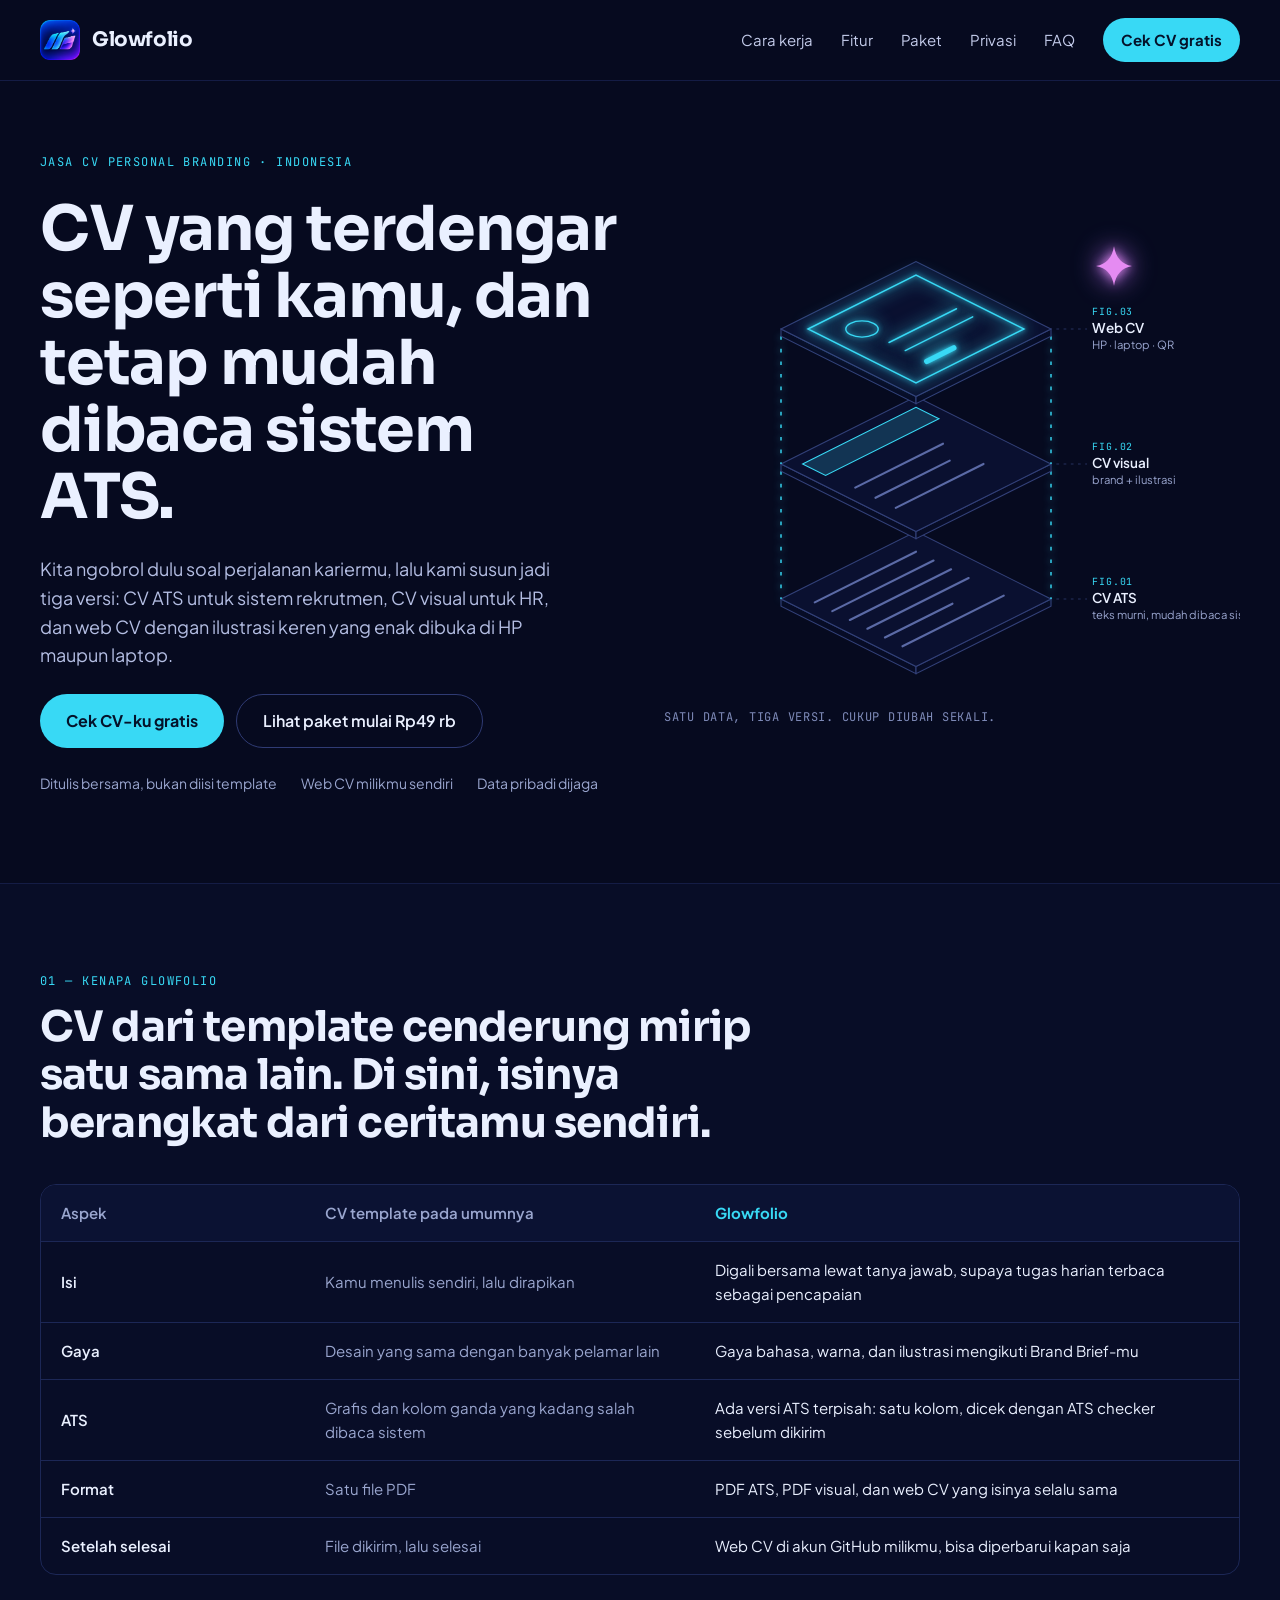
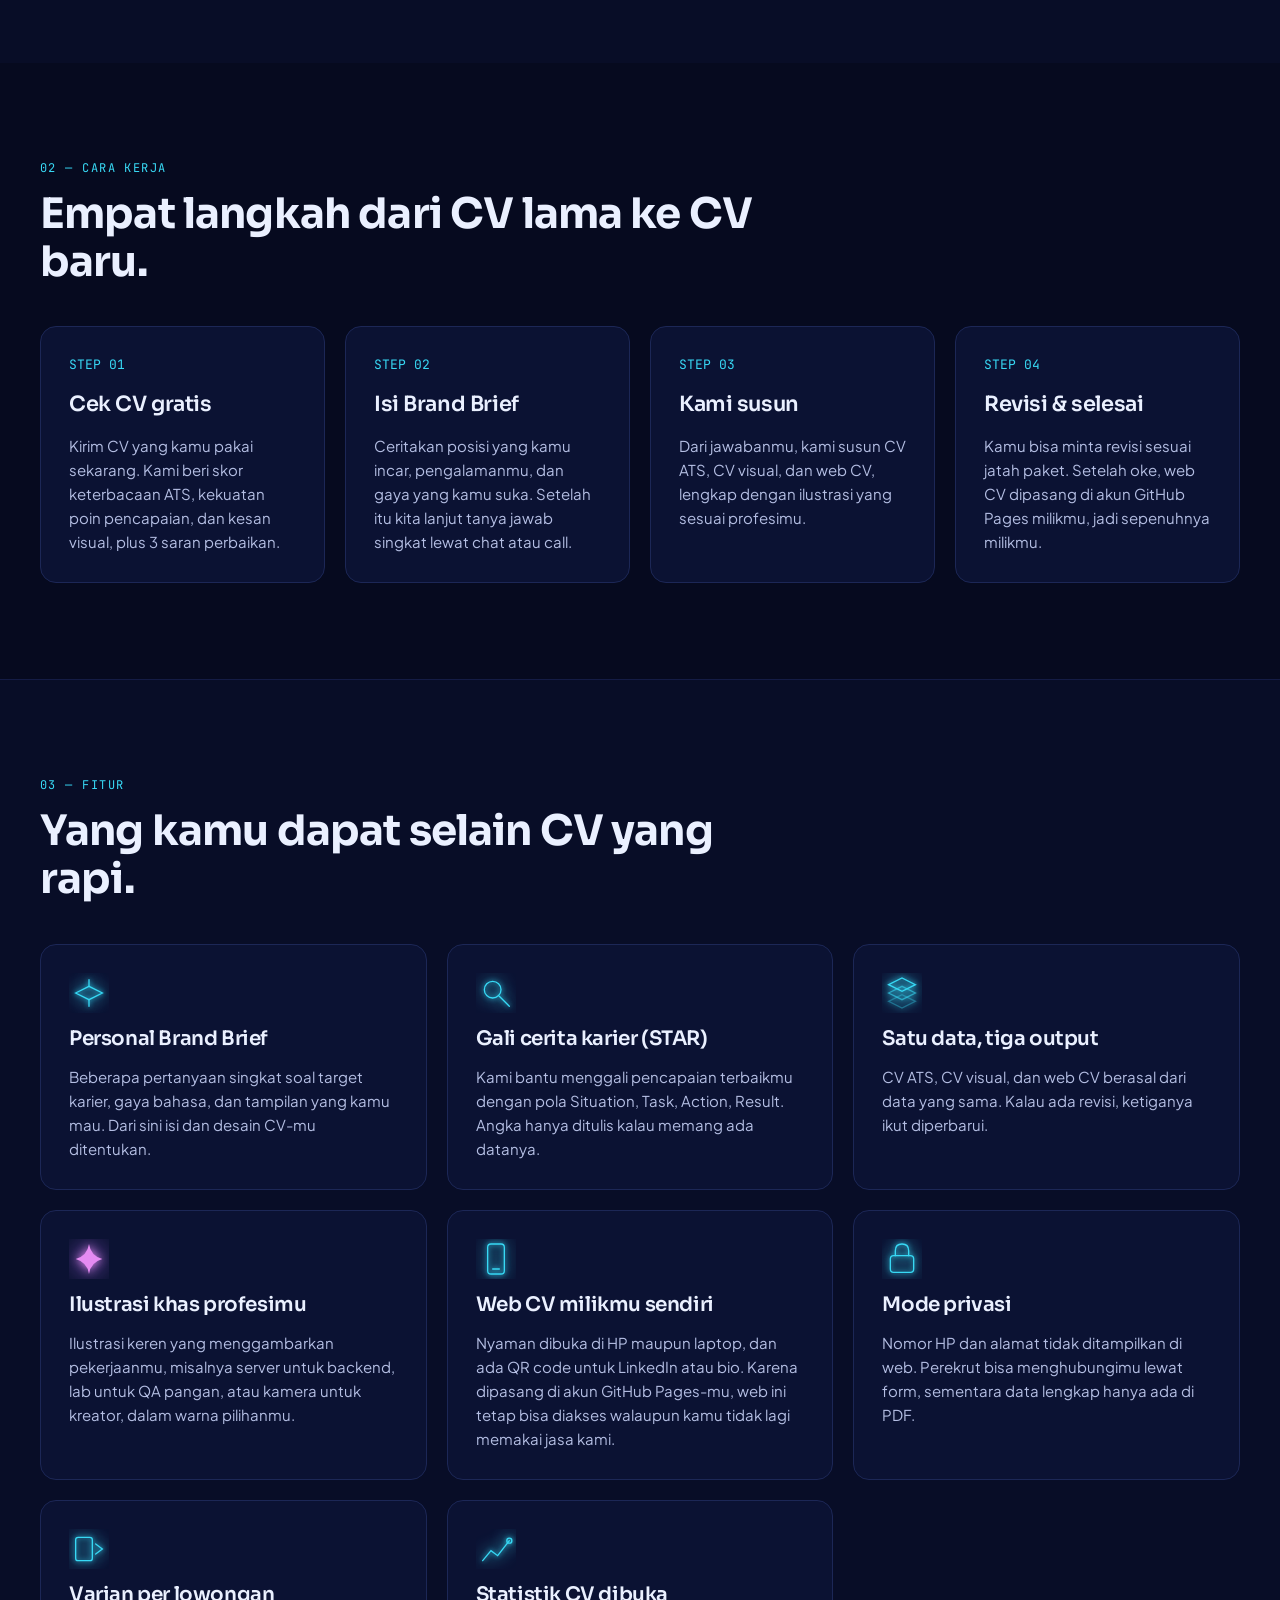
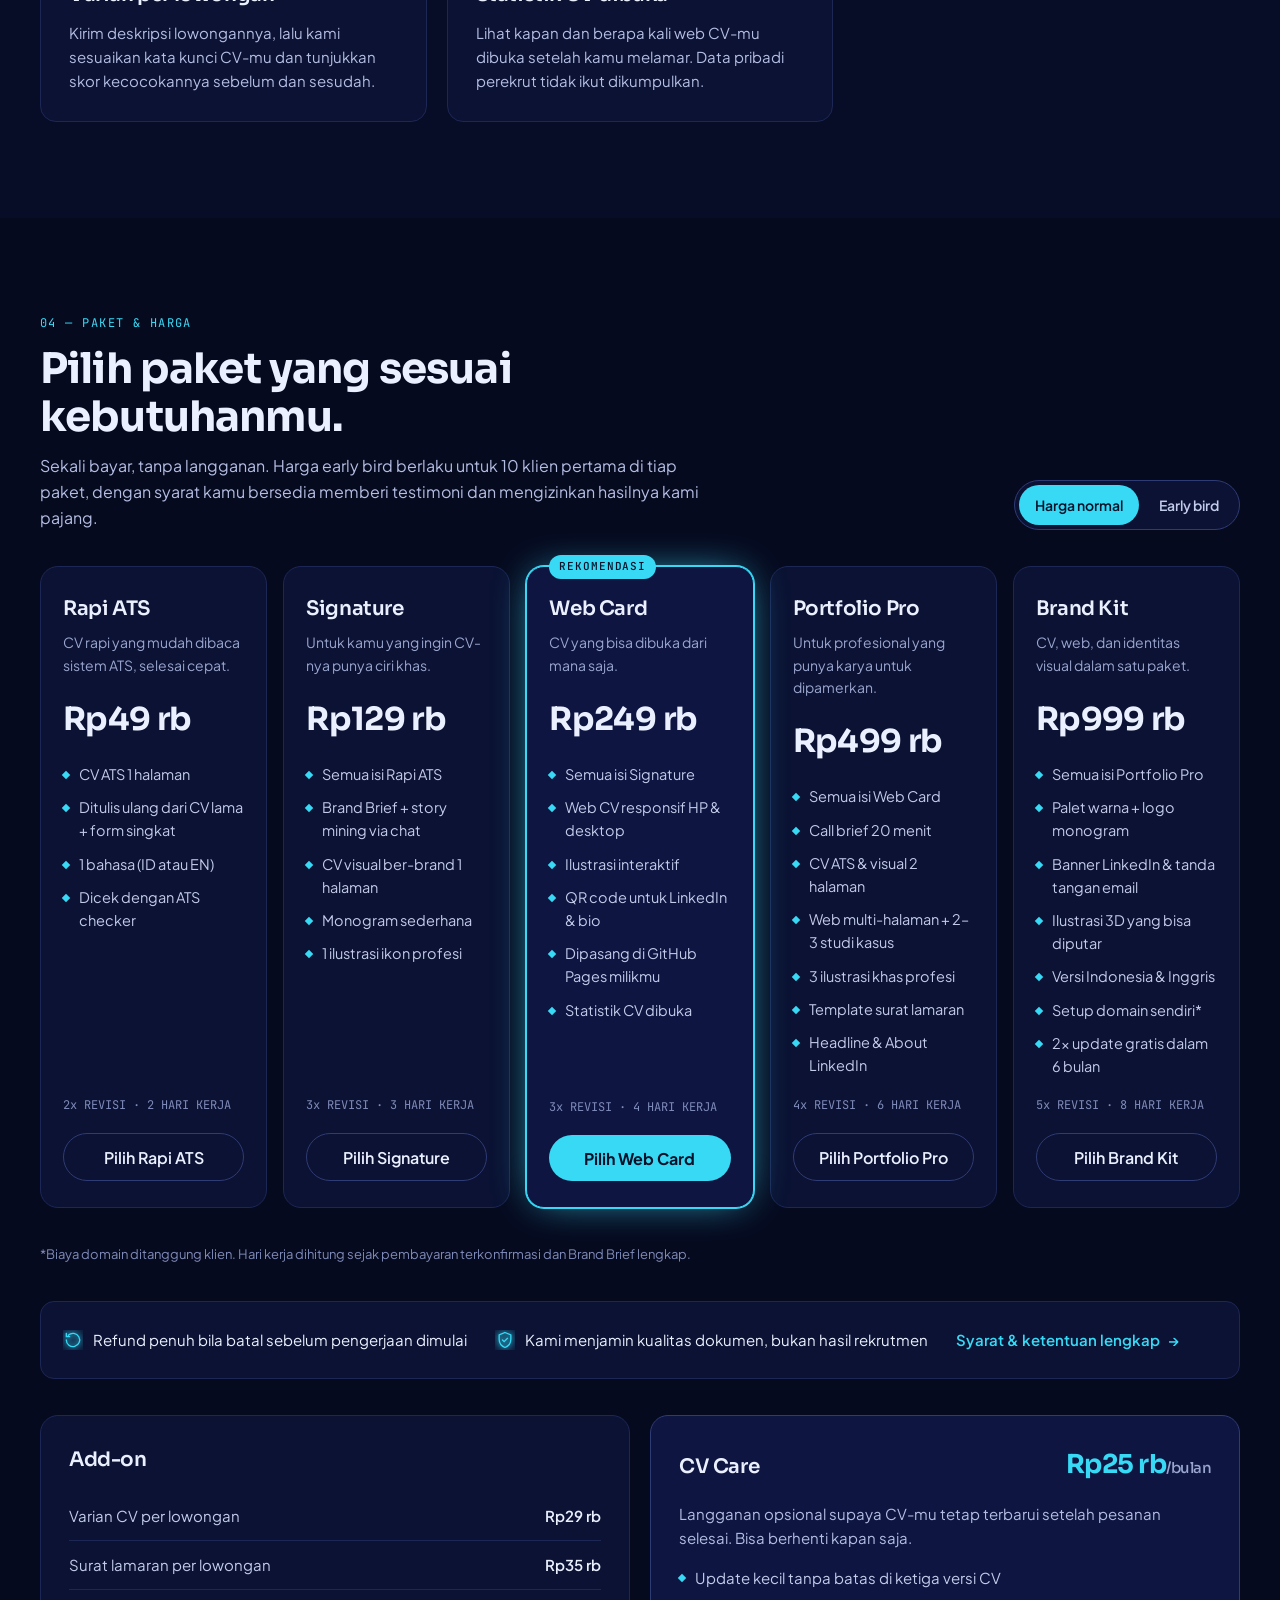
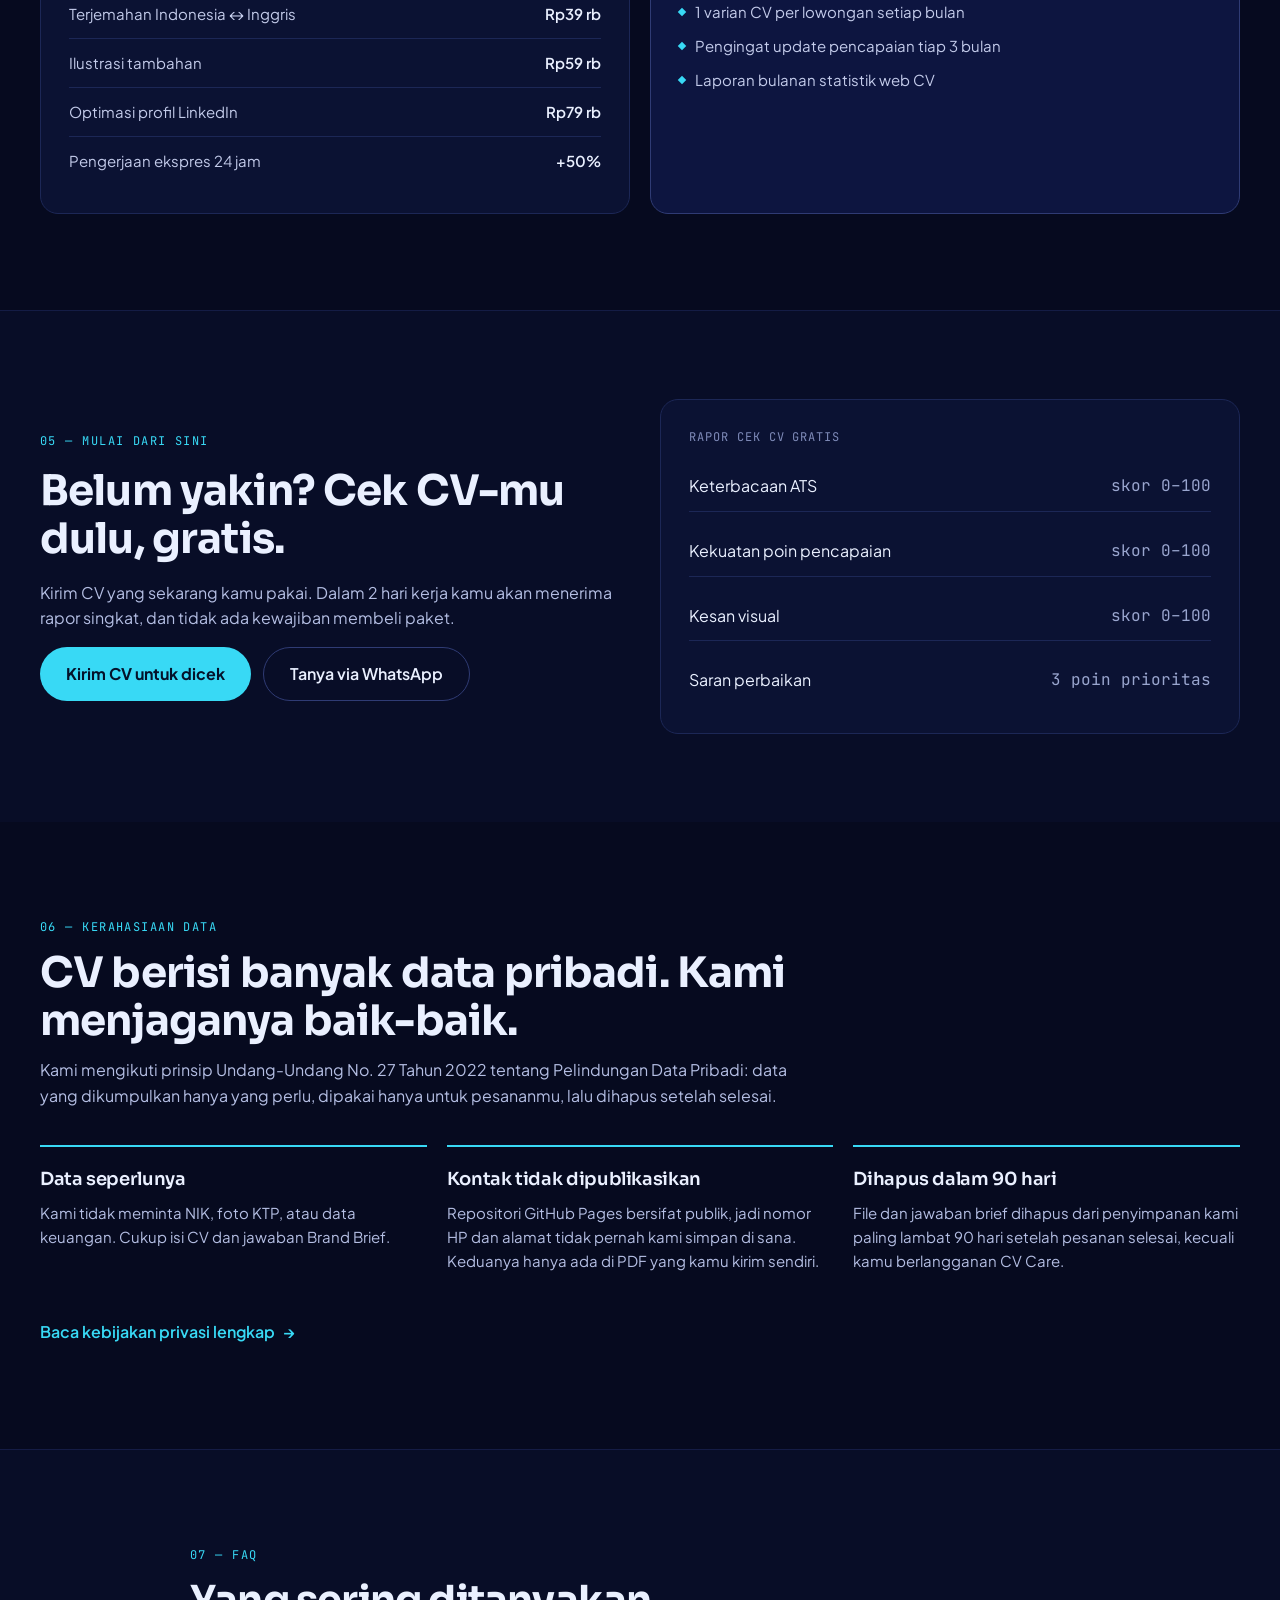
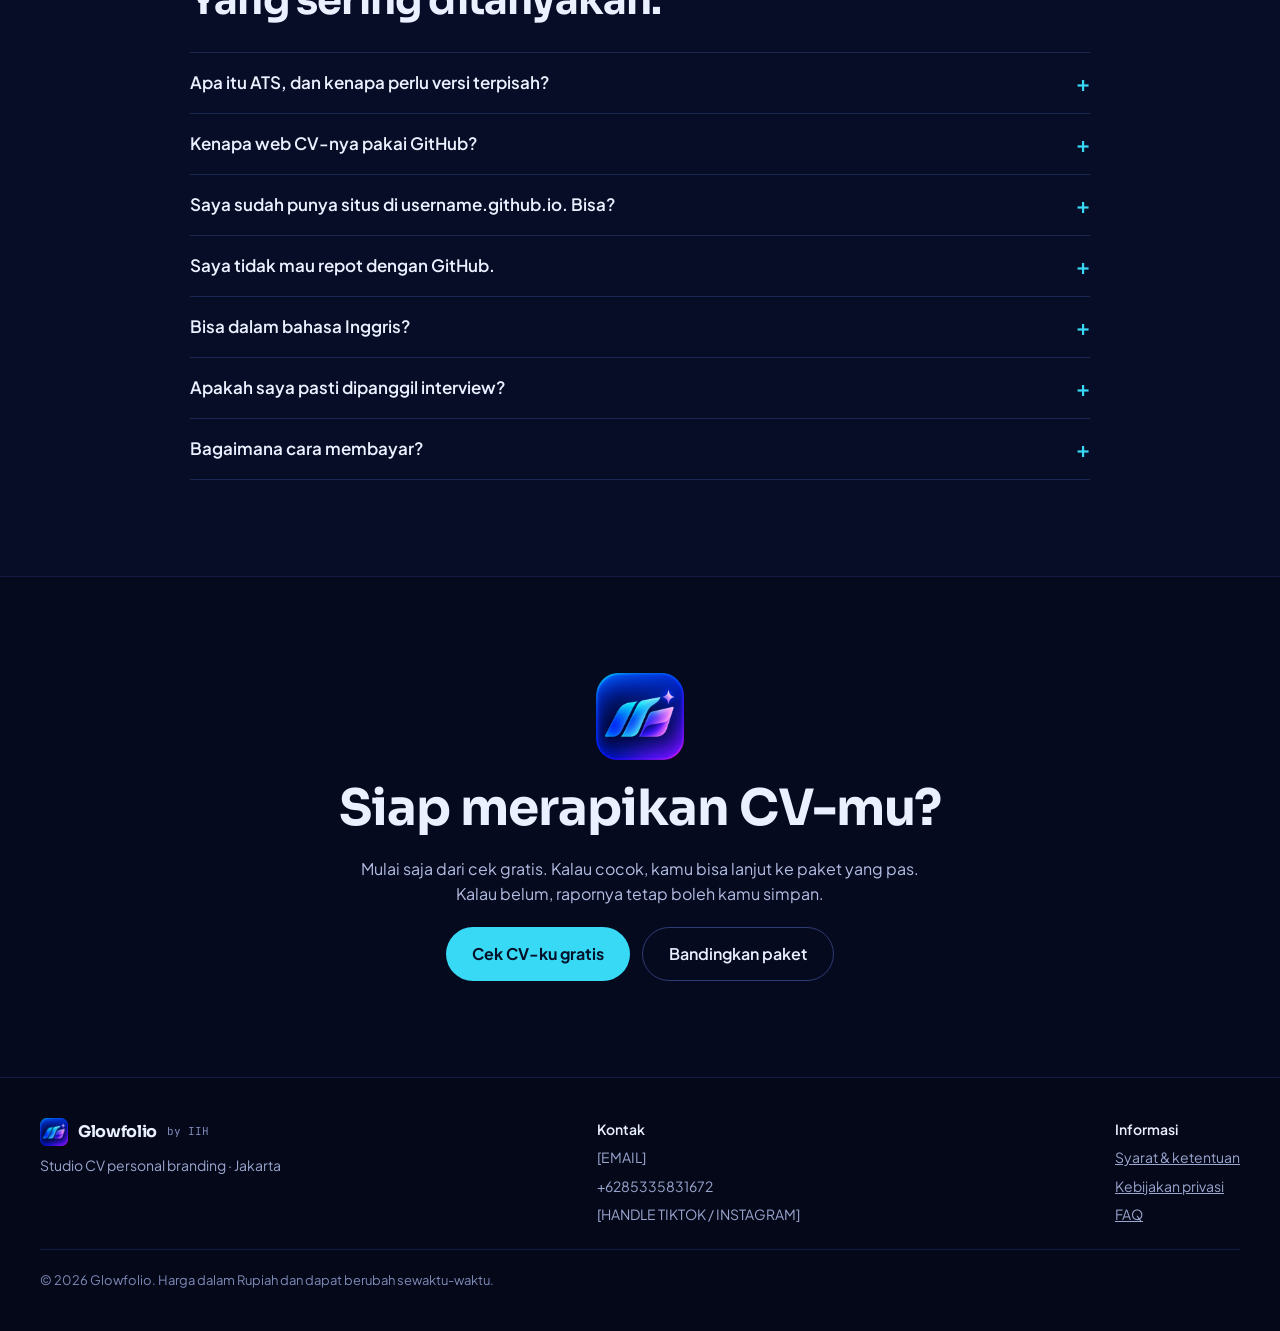
==== commit d2bd0ffc: "Rapikan copy landing page agar lebih natural dan tidak berlebihan" ====
--- a/index.html
+++ b/index.html
@@ -3,11 +3,11 @@
 <head>
 <meta charset="utf-8">
 <meta name="viewport" content="width=device-width, initial-scale=1">
-<title>Glowfolio — CV personal branding yang lolos ATS</title>
-<meta name="description" content="Glowfolio meracik CV ATS, CV visual ber-brand, dan web CV dengan ilustrasi menarik dari satu data. Mulai dari cek CV gratis, paket mulai Rp49 rb.">
+<title>Glowfolio — Jasa CV personal branding</title>
+<meta name="description" content="Glowfolio menyusun CV ATS, CV visual, dan web CV dengan ilustrasi keren dari satu data. Mulai dari cek CV gratis, paket mulai Rp49 rb.">
 <meta name="theme-color" content="#060A1F">
 <meta property="og:title" content="Glowfolio — CV yang terdengar seperti kamu">
-<meta property="og:description" content="CV ATS, CV visual ber-brand, dan web CV dari satu data. Cek CV gratis.">
+<meta property="og:description" content="CV ATS, CV visual, dan web CV dari satu data. Mulai dari cek CV gratis.">
 <meta property="og:image" content="https://glowfolio.github.io/assets/glowfolio-logo.png">
 <meta property="og:url" content="https://glowfolio.github.io/">
 <meta property="og:type" content="website">
@@ -35,8 +35,14 @@
 @media (prefers-reduced-motion: reduce){.flow{animation:none}}
 summary{cursor:pointer;list-style:none}
 .swipe-hint{display:none}
+.seg-wrap{display:none}
+.seg{min-height:44px;flex:1 1 0;padding:0 16px;border-radius:999px;border:0;font:inherit;font-size:15px;font-weight:600;cursor:pointer;background:transparent;color:#C3CBEA}
+.seg.on{background:var(--accent);color:#04122A}
 summary::-webkit-details-marker{display:none}
 details[open] .chev{transform:rotate(45deg)}
+@media (max-width: 1100px){
+.steps{grid-template-columns:repeat(2, minmax(0, 1fr)) !important}
+}
 @media (max-width: 760px){
 .nav-link{display:none !important}
 .sec{padding-top:56px !important;padding-bottom:56px !important}
@@ -56,6 +62,10 @@
 .swipe > *{flex:0 0 84%;min-width:0;scroll-snap-align:start}
 .swipe.pricing{padding-top:18px !important}
 .hero figure{max-width:340px;margin:0 auto !important}
+.seg-wrap{display:flex !important}
+.extras{display:block !important}
+.extras.show-addon .panel-care,.extras.show-care .panel-addon{display:none !important}
+.extras > *{margin:0}
 .priv{background:#0B1233;border:1px solid #1C2756;border-top:2px solid var(--accent) !important;border-radius:14px;padding:18px !important}
 .cmp th,.cmp td{display:block;padding:0 !important}
 .cmp td::before{content:attr(data-label);display:block;font-family:'JetBrains Mono',monospace;font-size:11px;letter-spacing:0.08em;color:#7E8AB8;margin-top:6px}
@@ -90,8 +100,8 @@
 <section id="top" class="hero" style="max-width: 1200px; margin: 0 auto; padding: 72px 24px 88px; display: grid; grid-template-columns: repeat(auto-fit, minmax(min(100%, 460px), 1fr)); gap: 48px; align-items: center">
 <div style="display: flex; flex-direction: column; gap: 24px">
 <div class="mono" style="font-size: 12px; letter-spacing: 0.12em; color: var(--accent)">JASA CV PERSONAL BRANDING · INDONESIA</div>
-<h1 class="disp" style="margin: 0; font-size: clamp(38px, 5vw, 62px); line-height: 1.08; font-weight: 700">CV yang terdengar seperti kamu. Lolos ATS, diingat manusia.</h1>
-<p class="lead" style="margin: 0; font-size: 18px; color: #B4BEE3; max-width: 540px">Kami gali cerita kariermu, lalu meraciknya jadi tiga output dari satu data: CV ATS untuk mesin, CV visual ber-brand untuk HR, dan web CV dengan ilustrasi keren yang menyala di HP maupun laptop.</p>
+<h1 class="disp" style="margin: 0; font-size: clamp(38px, 5vw, 62px); line-height: 1.08; font-weight: 700">CV yang terdengar seperti kamu, dan tetap mudah dibaca sistem ATS.</h1>
+<p class="lead" style="margin: 0; font-size: 18px; color: #B4BEE3; max-width: 540px">Kita ngobrol dulu soal perjalanan kariermu, lalu kami susun jadi tiga versi: CV ATS untuk sistem rekrutmen, CV visual untuk HR, dan web CV dengan ilustrasi keren yang enak dibuka di HP maupun laptop.</p>
 <div class="cta-row" style="display: flex; flex-wrap: wrap; gap: 12px">
 <a href="#cek-gratis" style="display: inline-flex; align-items: center; min-height: 52px; padding: 0 26px; border-radius: 999px; background: var(--accent); color: #04122A; font-weight: 700; font-size: 16px; text-decoration: none">Cek CV-ku gratis</a>
 <a href="#paket" style="display: inline-flex; align-items: center; min-height: 52px; padding: 0 26px; border-radius: 999px; border: 1px solid #2F3B74; color: #EAF0FF; font-weight: 600; font-size: 16px; text-decoration: none">Lihat paket mulai Rp49 rb</a>
@@ -144,9 +154,9 @@
 <line class="guide" x1="436" y1="420" x2="470" y2="420"></line>
 <text class="lbl-m" x="476" y="404">FIG.01</text>
 <text class="lbl" x="476" y="424">CV ATS</text>
-<text class="lbl-s" x="476" y="442">teks murni, lolos mesin</text>
+<text class="lbl-s" x="476" y="442">teks murni, mudah dibaca sistem</text>
 </svg>
-<figcaption class="mono" style="font-size: 12px; color: #7E8AB8; letter-spacing: 0.06em">SATU DATA → TIGA OUTPUT. UBAH SEKALI, SEMUA IKUT BERUBAH.</figcaption>
+<figcaption class="mono" style="font-size: 12px; color: #7E8AB8; letter-spacing: 0.06em">SATU DATA, TIGA VERSI. CUKUP DIUBAH SEKALI.</figcaption>
 </figure>
 </section>
 
@@ -154,7 +164,7 @@
 <div class="sec" style="max-width: 1200px; margin: 0 auto; padding: 88px 24px; display: flex; flex-direction: column; gap: 36px">
 <div style="display: flex; flex-direction: column; gap: 12px; max-width: 720px">
 <div class="mono" style="font-size: 12px; letter-spacing: 0.12em; color: var(--accent)">01 — KENAPA GLOWFOLIO</div>
-<h2 id="beda-title" class="disp" style="margin: 0; font-size: clamp(28px, 3.4vw, 42px); line-height: 1.15; font-weight: 700">Template membuatmu terlihat seperti semua orang. Kami membuatmu terlihat seperti dirimu.</h2>
+<h2 id="beda-title" class="disp" style="margin: 0; font-size: clamp(28px, 3.4vw, 42px); line-height: 1.15; font-weight: 700">CV dari template cenderung mirip satu sama lain. Di sini, isinya berangkat dari ceritamu sendiri.</h2>
 </div>
 <p class="swipe-hint mono" style="margin: 0; font-size: 11px; letter-spacing: 0.1em; color: #7E8AB8; align-items: center; gap: 8px">5 ASPEK · GESER<span aria-hidden="true" style="color: var(--accent)">→</span></p>
 <div class="cmp" style="overflow-x: auto; border: 1px solid #1C2756; border-radius: 16px">
@@ -167,11 +177,11 @@
 </tr>
 </thead>
 <tbody>
-<tr style="border-top: 1px solid #1C2756"><th scope="row" style="text-align: left; padding: 16px 20px; font-weight: 600">Isi</th><td data-label="PADA UMUMNYA" style="padding: 16px 20px; color: #9AA6CF">Kamu menulis sendiri, lalu dirapikan</td><td data-label="GLOWFOLIO" style="padding: 16px 20px">Digali bersama lewat story mining: tugas diubah jadi pencapaian berangka</td></tr>
-<tr style="border-top: 1px solid #1C2756"><th scope="row" style="text-align: left; padding: 16px 20px; font-weight: 600">Gaya</th><td data-label="PADA UMUMNYA" style="padding: 16px 20px; color: #9AA6CF">Desain yang dipakai ribuan pelamar lain</td><td data-label="GLOWFOLIO" style="padding: 16px 20px">Nada bicara, warna, dan simbol profesi dari Brand Brief-mu</td></tr>
-<tr style="border-top: 1px solid #1C2756"><th scope="row" style="text-align: left; padding: 16px 20px; font-weight: 600">ATS</th><td data-label="PADA UMUMNYA" style="padding: 16px 20px; color: #9AA6CF">Grafis dan kolom ganda yang bisa gagal dibaca sistem</td><td data-label="GLOWFOLIO" style="padding: 16px 20px">Versi ATS terpisah, satu kolom, diuji dengan ATS checker sebelum dikirim</td></tr>
-<tr style="border-top: 1px solid #1C2756"><th scope="row" style="text-align: left; padding: 16px 20px; font-weight: 600">Format</th><td data-label="PADA UMUMNYA" style="padding: 16px 20px; color: #9AA6CF">Satu file PDF</td><td data-label="GLOWFOLIO" style="padding: 16px 20px">PDF ATS, PDF visual, dan web CV, semuanya dari satu data</td></tr>
-<tr style="border-top: 1px solid #1C2756"><th scope="row" style="text-align: left; padding: 16px 20px; font-weight: 600">Setelah selesai</th><td data-label="PADA UMUMNYA" style="padding: 16px 20px; color: #9AA6CF">File dikirim, urusan selesai</td><td data-label="GLOWFOLIO" style="padding: 16px 20px">Web CV di akun GitHub milikmu, bisa diperbarui kapan saja</td></tr>
+<tr style="border-top: 1px solid #1C2756"><th scope="row" style="text-align: left; padding: 16px 20px; font-weight: 600">Isi</th><td data-label="PADA UMUMNYA" style="padding: 16px 20px; color: #9AA6CF">Kamu menulis sendiri, lalu dirapikan</td><td data-label="GLOWFOLIO" style="padding: 16px 20px">Digali bersama lewat tanya jawab, supaya tugas harian terbaca sebagai pencapaian</td></tr>
+<tr style="border-top: 1px solid #1C2756"><th scope="row" style="text-align: left; padding: 16px 20px; font-weight: 600">Gaya</th><td data-label="PADA UMUMNYA" style="padding: 16px 20px; color: #9AA6CF">Desain yang sama dengan banyak pelamar lain</td><td data-label="GLOWFOLIO" style="padding: 16px 20px">Gaya bahasa, warna, dan ilustrasi mengikuti Brand Brief-mu</td></tr>
+<tr style="border-top: 1px solid #1C2756"><th scope="row" style="text-align: left; padding: 16px 20px; font-weight: 600">ATS</th><td data-label="PADA UMUMNYA" style="padding: 16px 20px; color: #9AA6CF">Grafis dan kolom ganda yang kadang salah dibaca sistem</td><td data-label="GLOWFOLIO" style="padding: 16px 20px">Ada versi ATS terpisah: satu kolom, dicek dengan ATS checker sebelum dikirim</td></tr>
+<tr style="border-top: 1px solid #1C2756"><th scope="row" style="text-align: left; padding: 16px 20px; font-weight: 600">Format</th><td data-label="PADA UMUMNYA" style="padding: 16px 20px; color: #9AA6CF">Satu file PDF</td><td data-label="GLOWFOLIO" style="padding: 16px 20px">PDF ATS, PDF visual, dan web CV yang isinya selalu sama</td></tr>
+<tr style="border-top: 1px solid #1C2756"><th scope="row" style="text-align: left; padding: 16px 20px; font-weight: 600">Setelah selesai</th><td data-label="PADA UMUMNYA" style="padding: 16px 20px; color: #9AA6CF">File dikirim, lalu selesai</td><td data-label="GLOWFOLIO" style="padding: 16px 20px">Web CV di akun GitHub milikmu, bisa diperbarui kapan saja</td></tr>
 </tbody>
 </table>
 </div>
@@ -181,29 +191,29 @@
 <section id="cara-kerja" aria-labelledby="cara-title" class="sec" style="max-width: 1200px; margin: 0 auto; padding: 96px 24px; display: flex; flex-direction: column; gap: 40px">
 <div style="display: flex; flex-direction: column; gap: 12px; max-width: 720px">
 <div class="mono" style="font-size: 12px; letter-spacing: 0.12em; color: var(--accent)">02 — CARA KERJA</div>
-<h2 id="cara-title" class="disp" style="margin: 0; font-size: clamp(28px, 3.4vw, 42px); line-height: 1.15; font-weight: 700">Empat langkah, dari CV lama ke identitas profesional.</h2>
+<h2 id="cara-title" class="disp" style="margin: 0; font-size: clamp(28px, 3.4vw, 42px); line-height: 1.15; font-weight: 700">Empat langkah dari CV lama ke CV baru.</h2>
 </div>
 <p class="swipe-hint mono" style="margin: 0; font-size: 11px; letter-spacing: 0.1em; color: #7E8AB8; align-items: center; gap: 8px">4 LANGKAH · GESER<span aria-hidden="true" style="color: var(--accent)">→</span></p>
-<ol class="swipe" style="list-style: none; margin: 0; padding: 0; display: grid; grid-template-columns: repeat(auto-fit, minmax(min(100%, 250px), 1fr)); gap: 20px">
+<ol class="swipe steps" style="list-style: none; margin: 0; padding: 0; display: grid; grid-template-columns: repeat(4, minmax(0, 1fr)); gap: 20px">
 <li class="card" style="background: #0B1233; border: 1px solid #1C2756; border-radius: 16px; padding: 28px; display: flex; flex-direction: column; gap: 12px">
 <span class="mono" style="font-size: 13px; color: var(--accent)">STEP 01</span>
 <h3 class="disp" style="margin: 0; font-size: 21px; font-weight: 600">Cek CV gratis</h3>
-<p style="margin: 0; color: #B4BEE3; font-size: 15px">Kirim CV lamamu. Kamu dapat skor keterbacaan ATS, kekuatan bullet, kesan visual, dan 3 saran perbaikan.</p>
+<p style="margin: 0; color: #B4BEE3; font-size: 15px">Kirim CV yang kamu pakai sekarang. Kami beri skor keterbacaan ATS, kekuatan poin pencapaian, dan kesan visual, plus 3 saran perbaikan.</p>
 </li>
 <li class="card" style="background: #0B1233; border: 1px solid #1C2756; border-radius: 16px; padding: 28px; display: flex; flex-direction: column; gap: 12px">
 <span class="mono" style="font-size: 13px; color: var(--accent)">STEP 02</span>
 <h3 class="disp" style="margin: 0; font-size: 21px; font-weight: 600">Isi Brand Brief</h3>
-<p style="margin: 0; color: #B4BEE3; font-size: 15px">Target peran, cerita karier, nada bicara, warna, dan simbol profesimu. Lalu sesi story mining singkat lewat chat atau call.</p>
+<p style="margin: 0; color: #B4BEE3; font-size: 15px">Ceritakan posisi yang kamu incar, pengalamanmu, dan gaya yang kamu suka. Setelah itu kita lanjut tanya jawab singkat lewat chat atau call.</p>
 </li>
 <li class="card" style="background: #0B1233; border: 1px solid #1C2756; border-radius: 16px; padding: 28px; display: flex; flex-direction: column; gap: 12px">
 <span class="mono" style="font-size: 13px; color: var(--accent)">STEP 03</span>
-<h3 class="disp" style="margin: 0; font-size: 21px; font-weight: 600">Kami racik</h3>
-<p style="margin: 0; color: #B4BEE3; font-size: 15px">Satu file data dirender jadi CV ATS, CV visual, dan web CV, lengkap dengan ilustrasi menarik khas profesimu.</p>
+<h3 class="disp" style="margin: 0; font-size: 21px; font-weight: 600">Kami susun</h3>
+<p style="margin: 0; color: #B4BEE3; font-size: 15px">Dari jawabanmu, kami susun CV ATS, CV visual, dan web CV, lengkap dengan ilustrasi yang sesuai profesimu.</p>
 </li>
 <li class="card" style="background: #0B1233; border: 1px solid #1C2756; border-radius: 16px; padding: 28px; display: flex; flex-direction: column; gap: 12px">
 <span class="mono" style="font-size: 13px; color: var(--accent)">STEP 04</span>
-<h3 class="disp" style="margin: 0; font-size: 21px; font-weight: 600">Revisi &amp; terbit</h3>
-<p style="margin: 0; color: #B4BEE3; font-size: 15px">Revisi sesuai paket, lalu web CV dipasang di GitHub Pages milikmu sendiri. Kamu pemiliknya, bukan kami.</p>
+<h3 class="disp" style="margin: 0; font-size: 21px; font-weight: 600">Revisi &amp; selesai</h3>
+<p style="margin: 0; color: #B4BEE3; font-size: 15px">Kamu bisa minta revisi sesuai jatah paket. Setelah oke, web CV dipasang di akun GitHub Pages milikmu, jadi sepenuhnya milikmu.</p>
 </li>
 </ol>
 </section>
@@ -212,49 +222,49 @@
 <div class="sec" style="max-width: 1200px; margin: 0 auto; padding: 96px 24px; display: flex; flex-direction: column; gap: 40px">
 <div style="display: flex; flex-direction: column; gap: 12px; max-width: 720px">
 <div class="mono" style="font-size: 12px; letter-spacing: 0.12em; color: var(--accent)">03 — FITUR</div>
-<h2 id="fitur-title" class="disp" style="margin: 0; font-size: clamp(28px, 3.4vw, 42px); line-height: 1.15; font-weight: 700">Hal-hal yang jarang kamu temukan di jasa CV lain.</h2>
+<h2 id="fitur-title" class="disp" style="margin: 0; font-size: clamp(28px, 3.4vw, 42px); line-height: 1.15; font-weight: 700">Yang kamu dapat selain CV yang rapi.</h2>
 </div>
 <p class="swipe-hint mono" style="margin: 0; font-size: 11px; letter-spacing: 0.1em; color: #7E8AB8; align-items: center; gap: 8px">8 FITUR · GESER<span aria-hidden="true" style="color: var(--accent)">→</span></p>
 <div class="swipe" style="display: grid; grid-template-columns: repeat(auto-fit, minmax(min(100%, 340px), 1fr)); gap: 20px">
 <article class="card" style="background: #0B1233; border: 1px solid #1C2756; border-radius: 16px; padding: 28px; display: flex; flex-direction: column; gap: 10px">
 <svg viewBox="0 0 48 48" aria-hidden="true" style="width: 40px; height: 40px"><polygon class="ac" points="8,24 24,16 40,24 24,32"></polygon><line class="ac" x1="24" y1="8" x2="24" y2="16"></line><line class="ac" x1="24" y1="32" x2="24" y2="40"></line></svg>
 <h3 class="disp" style="margin: 0; font-size: 20px; font-weight: 600">Personal Brand Brief</h3>
-<p style="margin: 0; color: #B4BEE3; font-size: 15px">Lima pertanyaan inti yang menentukan isi, nada, dan tampilan CV-mu. Hasilnya terasa seperti kamu, bukan seperti template.</p>
+<p style="margin: 0; color: #B4BEE3; font-size: 15px">Beberapa pertanyaan singkat soal target karier, gaya bahasa, dan tampilan yang kamu mau. Dari sini isi dan desain CV-mu ditentukan.</p>
 </article>
 <article class="card" style="background: #0B1233; border: 1px solid #1C2756; border-radius: 16px; padding: 28px; display: flex; flex-direction: column; gap: 10px">
 <svg viewBox="0 0 48 48" aria-hidden="true" style="width: 40px; height: 40px"><circle class="ac" cx="20" cy="20" r="10"></circle><line class="ac" x1="28" y1="28" x2="40" y2="40"></line></svg>
-<h3 class="disp" style="margin: 0; font-size: 20px; font-weight: 600">Story mining (STAR)</h3>
-<p style="margin: 0; color: #B4BEE3; font-size: 15px">Kami gali tiga pencapaian terbaikmu dengan pola Situation, Task, Action, Result, lengkap dengan angka yang bisa dipertanggungjawabkan.</p>
+<h3 class="disp" style="margin: 0; font-size: 20px; font-weight: 600">Gali cerita karier (STAR)</h3>
+<p style="margin: 0; color: #B4BEE3; font-size: 15px">Kami bantu menggali pencapaian terbaikmu dengan pola Situation, Task, Action, Result. Angka hanya ditulis kalau memang ada datanya.</p>
 </article>
 <article class="card" style="background: #0B1233; border: 1px solid #1C2756; border-radius: 16px; padding: 28px; display: flex; flex-direction: column; gap: 10px">
 <svg viewBox="0 0 48 48" aria-hidden="true" style="width: 40px; height: 40px"><polygon class="ac" points="8,14 24,6 40,14 24,22"></polygon><polygon class="ac" points="8,24 24,16 40,24 24,32" style="opacity: 0.7"></polygon><polygon class="ac" points="8,34 24,26 40,34 24,42" style="opacity: 0.45"></polygon></svg>
 <h3 class="disp" style="margin: 0; font-size: 20px; font-weight: 600">Satu data, tiga output</h3>
-<p style="margin: 0; color: #B4BEE3; font-size: 15px">CV ATS, CV visual, dan web CV selalu sinkron. Revisi sekali, ketiganya ikut berubah.</p>
+<p style="margin: 0; color: #B4BEE3; font-size: 15px">CV ATS, CV visual, dan web CV berasal dari data yang sama. Kalau ada revisi, ketiganya ikut diperbarui.</p>
 </article>
 <article class="card" style="background: #0B1233; border: 1px solid #1C2756; border-radius: 16px; padding: 28px; display: flex; flex-direction: column; gap: 10px">
 <svg viewBox="0 0 48 48" aria-hidden="true" style="width: 40px; height: 40px"><path class="spark" d="M24 6 Q26 20 40 24 Q26 28 24 42 Q22 28 8 24 Q22 20 24 6 Z"></path></svg>
 <h3 class="disp" style="margin: 0; font-size: 20px; font-weight: 600">Ilustrasi khas profesimu</h3>
-<p style="margin: 0; color: #B4BEE3; font-size: 15px">Ilustrasi keren yang mewakili pekerjaanmu (server untuk backend, lab untuk QA pangan, kamera untuk kreator), menyala dalam warna brand-mu.</p>
+<p style="margin: 0; color: #B4BEE3; font-size: 15px">Ilustrasi keren yang menggambarkan pekerjaanmu, misalnya server untuk backend, lab untuk QA pangan, atau kamera untuk kreator, dalam warna pilihanmu.</p>
 </article>
 <article class="card" style="background: #0B1233; border: 1px solid #1C2756; border-radius: 16px; padding: 28px; display: flex; flex-direction: column; gap: 10px">
 <svg viewBox="0 0 48 48" aria-hidden="true" style="width: 40px; height: 40px"><rect class="ac" x="14" y="6" width="20" height="36" rx="4"></rect><line class="ac" x1="20" y1="36" x2="28" y2="36"></line></svg>
 <h3 class="disp" style="margin: 0; font-size: 20px; font-weight: 600">Web CV milikmu sendiri</h3>
-<p style="margin: 0; color: #B4BEE3; font-size: 15px">Responsif di HP dan laptop, dengan QR untuk LinkedIn dan bio. Dipasang di GitHub Pages akunmu, jadi tetap hidup tanpa bergantung pada kami.</p>
+<p style="margin: 0; color: #B4BEE3; font-size: 15px">Nyaman dibuka di HP maupun laptop, dan ada QR code untuk LinkedIn atau bio. Karena dipasang di akun GitHub Pages-mu, web ini tetap bisa diakses walaupun kamu tidak lagi memakai jasa kami.</p>
 </article>
 <article class="card" style="background: #0B1233; border: 1px solid #1C2756; border-radius: 16px; padding: 28px; display: flex; flex-direction: column; gap: 10px">
 <svg viewBox="0 0 48 48" aria-hidden="true" style="width: 40px; height: 40px"><rect class="ac" x="10" y="20" width="28" height="20" rx="4"></rect><path class="ac" d="M16 20 V14 Q16 6 24 6 Q32 6 32 14 V20"></path></svg>
 <h3 class="disp" style="margin: 0; font-size: 20px; font-weight: 600">Mode privasi</h3>
-<p style="margin: 0; color: #B4BEE3; font-size: 15px">Nomor HP dan alamat tidak pernah tampil di web publik. Perekrut menghubungimu lewat form, data lengkap hanya ada di PDF.</p>
+<p style="margin: 0; color: #B4BEE3; font-size: 15px">Nomor HP dan alamat tidak ditampilkan di web. Perekrut bisa menghubungimu lewat form, sementara data lengkap hanya ada di PDF.</p>
 </article>
 <article class="card" style="background: #0B1233; border: 1px solid #1C2756; border-radius: 16px; padding: 28px; display: flex; flex-direction: column; gap: 10px">
 <svg viewBox="0 0 48 48" aria-hidden="true" style="width: 40px; height: 40px"><rect class="ac" x="8" y="10" width="20" height="28" rx="3"></rect><path class="ac" d="M32 18 L40 24 L32 30"></path></svg>
 <h3 class="disp" style="margin: 0; font-size: 20px; font-weight: 600">Varian per lowongan</h3>
-<p style="margin: 0; color: #B4BEE3; font-size: 15px">Tempel job description, kami sesuaikan kata kuncinya dan tunjukkan skor kecocokan sebelum dan sesudah.</p>
+<p style="margin: 0; color: #B4BEE3; font-size: 15px">Kirim deskripsi lowongannya, lalu kami sesuaikan kata kunci CV-mu dan tunjukkan skor kecocokannya sebelum dan sesudah.</p>
 </article>
 <article class="card" style="background: #0B1233; border: 1px solid #1C2756; border-radius: 16px; padding: 28px; display: flex; flex-direction: column; gap: 10px">
 <svg viewBox="0 0 48 48" aria-hidden="true" style="width: 40px; height: 40px"><path class="ac" d="M8 38 L18 26 L26 32 L40 14"></path><circle class="ac" cx="40" cy="14" r="3"></circle></svg>
 <h3 class="disp" style="margin: 0; font-size: 20px; font-weight: 600">Statistik CV dibuka</h3>
-<p style="margin: 0; color: #B4BEE3; font-size: 15px">Tahu kapan dan berapa kali web CV-mu dibuka setelah melamar, tanpa mengumpulkan data pribadi perekrut.</p>
+<p style="margin: 0; color: #B4BEE3; font-size: 15px">Lihat kapan dan berapa kali web CV-mu dibuka setelah kamu melamar. Data pribadi perekrut tidak ikut dikumpulkan.</p>
 </article>
 </div>
 </div>
@@ -264,8 +274,8 @@
 <div style="display: flex; flex-wrap: wrap; align-items: flex-end; justify-content: space-between; gap: 24px">
 <div style="display: flex; flex-direction: column; gap: 12px; max-width: 680px">
 <div class="mono" style="font-size: 12px; letter-spacing: 0.12em; color: var(--accent)">04 — PAKET &amp; HARGA</div>
-<h2 id="paket-title" class="disp" style="margin: 0; font-size: clamp(28px, 3.4vw, 42px); line-height: 1.15; font-weight: 700">Pilih sejauh apa kamu ingin bersinar.</h2>
-<p style="margin: 0; color: #B4BEE3">Harga sekali bayar, tanpa langganan. Early bird berlaku untuk 10 klien pertama tiap paket, sebagai ganti testimoni dan izin memajang hasil.</p>
+<h2 id="paket-title" class="disp" style="margin: 0; font-size: clamp(28px, 3.4vw, 42px); line-height: 1.15; font-weight: 700">Pilih paket yang sesuai kebutuhanmu.</h2>
+<p style="margin: 0; color: #B4BEE3">Sekali bayar, tanpa langganan. Harga early bird berlaku untuk 10 klien pertama di tiap paket, dengan syarat kamu bersedia memberi testimoni dan mengizinkan hasilnya kami pajang.</p>
 </div>
 <div role="group" aria-label="Pilih tampilan harga" style="display: flex; gap: 4px; padding: 4px; border: 1px solid #2F3B74; border-radius: 999px; background: #0B1233">
 <span class="v-normal">
@@ -285,7 +295,7 @@
 <article style="background: #0B1233; border: 1px solid #1C2756; border-radius: 18px; padding: 26px 22px; display: flex; flex-direction: column; gap: 18px">
 <div style="display: flex; flex-direction: column; gap: 6px">
 <h3 class="disp" style="margin: 0; font-size: 20px; font-weight: 600">Rapi ATS</h3>
-<p style="margin: 0; font-size: 14px; color: #9AA6CF; min-height: 44px">CV rapi yang lolos sistem, cepat.</p>
+<p style="margin: 0; font-size: 14px; color: #9AA6CF; min-height: 44px">CV rapi yang mudah dibaca sistem ATS, selesai cepat.</p>
 </div>
 <div style="display: flex; align-items: baseline; gap: 8px; flex-wrap: wrap">
 <span class="v-normal"><span class="disp" style="font-size: 32px; font-weight: 700">Rp49 rb</span></span>
@@ -295,7 +305,7 @@
 <li style="display: flex; gap: 10px"><span aria-hidden="true" style="width: 6px; height: 6px; margin-top: 9px; flex: none; background: var(--accent); transform: rotate(45deg)"></span>CV ATS 1 halaman</li>
 <li style="display: flex; gap: 10px"><span aria-hidden="true" style="width: 6px; height: 6px; margin-top: 9px; flex: none; background: var(--accent); transform: rotate(45deg)"></span>Ditulis ulang dari CV lama + form singkat</li>
 <li style="display: flex; gap: 10px"><span aria-hidden="true" style="width: 6px; height: 6px; margin-top: 9px; flex: none; background: var(--accent); transform: rotate(45deg)"></span>1 bahasa (ID atau EN)</li>
-<li style="display: flex; gap: 10px"><span aria-hidden="true" style="width: 6px; height: 6px; margin-top: 9px; flex: none; background: var(--accent); transform: rotate(45deg)"></span>Diuji dengan ATS checker</li>
+<li style="display: flex; gap: 10px"><span aria-hidden="true" style="width: 6px; height: 6px; margin-top: 9px; flex: none; background: var(--accent); transform: rotate(45deg)"></span>Dicek dengan ATS checker</li>
 </ul>
 <div class="mono" style="font-size: 12px; color: #7E8AB8">2x REVISI · 2 HARI KERJA</div>
 <a href="#cek-gratis" style="display: inline-flex; justify-content: center; align-items: center; min-height: 46px; border-radius: 999px; border: 1px solid #2F3B74; color: #EAF0FF; font-weight: 600; text-decoration: none">Pilih Rapi ATS</a>
@@ -304,7 +314,7 @@
 <article style="background: #0B1233; border: 1px solid #1C2756; border-radius: 18px; padding: 26px 22px; display: flex; flex-direction: column; gap: 18px">
 <div style="display: flex; flex-direction: column; gap: 6px">
 <h3 class="disp" style="margin: 0; font-size: 20px; font-weight: 600">Signature</h3>
-<p style="margin: 0; font-size: 14px; color: #9AA6CF; min-height: 44px">Untuk yang ingin CV-nya diingat.</p>
+<p style="margin: 0; font-size: 14px; color: #9AA6CF; min-height: 44px">Untuk kamu yang ingin CV-nya punya ciri khas.</p>
 </div>
 <div style="display: flex; align-items: baseline; gap: 8px; flex-wrap: wrap">
 <span class="v-normal"><span class="disp" style="font-size: 32px; font-weight: 700">Rp129 rb</span></span>
@@ -334,7 +344,7 @@
 <ul style="list-style: none; margin: 0; padding: 0; display: flex; flex-direction: column; gap: 10px; font-size: 14.5px; color: #C3CBEA; flex-grow: 1">
 <li style="display: flex; gap: 10px"><span aria-hidden="true" style="width: 6px; height: 6px; margin-top: 9px; flex: none; background: var(--accent); transform: rotate(45deg)"></span>Semua isi Signature</li>
 <li style="display: flex; gap: 10px"><span aria-hidden="true" style="width: 6px; height: 6px; margin-top: 9px; flex: none; background: var(--accent); transform: rotate(45deg)"></span>Web CV responsif HP &amp; desktop</li>
-<li style="display: flex; gap: 10px"><span aria-hidden="true" style="width: 6px; height: 6px; margin-top: 9px; flex: none; background: var(--accent); transform: rotate(45deg)"></span>Ilustrasi interaktif yang menyala</li>
+<li style="display: flex; gap: 10px"><span aria-hidden="true" style="width: 6px; height: 6px; margin-top: 9px; flex: none; background: var(--accent); transform: rotate(45deg)"></span>Ilustrasi interaktif</li>
 <li style="display: flex; gap: 10px"><span aria-hidden="true" style="width: 6px; height: 6px; margin-top: 9px; flex: none; background: var(--accent); transform: rotate(45deg)"></span>QR code untuk LinkedIn &amp; bio</li>
 <li style="display: flex; gap: 10px"><span aria-hidden="true" style="width: 6px; height: 6px; margin-top: 9px; flex: none; background: var(--accent); transform: rotate(45deg)"></span>Dipasang di GitHub Pages milikmu</li>
 <li style="display: flex; gap: 10px"><span aria-hidden="true" style="width: 6px; height: 6px; margin-top: 9px; flex: none; background: var(--accent); transform: rotate(45deg)"></span>Statistik CV dibuka</li>
@@ -368,7 +378,7 @@
 <article style="background: #0B1233; border: 1px solid #1C2756; border-radius: 18px; padding: 26px 22px; display: flex; flex-direction: column; gap: 18px">
 <div style="display: flex; flex-direction: column; gap: 6px">
 <h3 class="disp" style="margin: 0; font-size: 20px; font-weight: 600">Brand Kit</h3>
-<p style="margin: 0; font-size: 14px; color: #9AA6CF; min-height: 44px">Identitas profesional yang lengkap.</p>
+<p style="margin: 0; font-size: 14px; color: #9AA6CF; min-height: 44px">CV, web, dan identitas visual dalam satu paket.</p>
 </div>
 <div style="display: flex; align-items: baseline; gap: 8px; flex-wrap: wrap">
 <span class="v-normal"><span class="disp" style="font-size: 32px; font-weight: 700">Rp999 rb</span></span>
@@ -395,9 +405,12 @@
 <a href="syarat.html" style="display: inline-flex; align-items: center; gap: 8px; min-height: 44px; color: var(--accent); font-weight: 600; text-decoration: none">Syarat &amp; ketentuan lengkap<span aria-hidden="true">→</span></a>
 </div>
 
-<p class="swipe-hint mono" style="margin: 0; font-size: 11px; letter-spacing: 0.1em; color: #7E8AB8; align-items: center; gap: 8px">ADD-ON &amp; CV CARE · GESER<span aria-hidden="true" style="color: var(--accent)">→</span></p>
-<div class="swipe" style="display: grid; grid-template-columns: repeat(auto-fit, minmax(min(100%, 420px), 1fr)); gap: 20px">
-<div style="background: #0B1233; border: 1px solid #1C2756; border-radius: 18px; padding: 28px; display: flex; flex-direction: column; gap: 16px">
+<div class="seg-wrap" role="group" aria-label="Pilih yang ingin dilihat" style="gap: 4px; padding: 4px; border: 1px solid #2F3B74; border-radius: 999px; background: #0B1233">
+<button type="button" class="seg on" data-extras="addon" aria-pressed="true">Add-on</button>
+<button type="button" class="seg" data-extras="care" aria-pressed="false">CV Care</button>
+</div>
+<div class="extras show-addon" style="display: grid; grid-template-columns: repeat(auto-fit, minmax(min(100%, 420px), 1fr)); gap: 20px">
+<div class="panel-addon" style="background: #0B1233; border: 1px solid #1C2756; border-radius: 18px; padding: 28px; display: flex; flex-direction: column; gap: 16px">
 <h3 class="disp" style="margin: 0; font-size: 20px; font-weight: 600">Add-on</h3>
 <dl style="margin: 0; display: flex; flex-direction: column; font-size: 15px">
 <div style="display: flex; justify-content: space-between; gap: 16px; padding: 12px 0; border-bottom: 1px solid #1C2756"><dt style="color: #C3CBEA">Varian CV per lowongan</dt><dd style="margin: 0; font-weight: 600; white-space: nowrap">Rp29 rb</dd></div>
@@ -408,14 +421,14 @@
 <div style="display: flex; justify-content: space-between; gap: 16px; padding: 12px 0"><dt style="color: #C3CBEA">Pengerjaan ekspres 24 jam</dt><dd style="margin: 0; font-weight: 600; white-space: nowrap">+50%</dd></div>
 </dl>
 </div>
-<div style="background: #0D1540; border: 1px solid #2F3B74; border-radius: 18px; padding: 28px; display: flex; flex-direction: column; gap: 16px">
+<div class="panel-care" style="background: #0D1540; border: 1px solid #2F3B74; border-radius: 18px; padding: 28px; display: flex; flex-direction: column; gap: 16px">
 <div style="display: flex; align-items: baseline; justify-content: space-between; flex-wrap: wrap; gap: 8px">
 <h3 class="disp" style="margin: 0; font-size: 20px; font-weight: 600">CV Care</h3>
 <span class="disp" style="font-size: 26px; font-weight: 700; color: var(--accent)">Rp25 rb<span style="font-size: 15px; color: #9AA6CF; font-weight: 500">/bulan</span></span>
 </div>
-<p style="margin: 0; color: #B4BEE3; font-size: 15px">Langganan opsional supaya CV-mu tidak basi setelah dikirim. Berhenti kapan saja.</p>
+<p style="margin: 0; color: #B4BEE3; font-size: 15px">Langganan opsional supaya CV-mu tetap terbarui setelah pesanan selesai. Bisa berhenti kapan saja.</p>
 <ul style="list-style: none; margin: 0; padding: 0; display: flex; flex-direction: column; gap: 10px; font-size: 15px; color: #C3CBEA">
-<li style="display: flex; gap: 10px"><span aria-hidden="true" style="width: 6px; height: 6px; margin-top: 9px; flex: none; background: var(--accent); transform: rotate(45deg)"></span>Update kecil tanpa batas di ketiga output</li>
+<li style="display: flex; gap: 10px"><span aria-hidden="true" style="width: 6px; height: 6px; margin-top: 9px; flex: none; background: var(--accent); transform: rotate(45deg)"></span>Update kecil tanpa batas di ketiga versi CV</li>
 <li style="display: flex; gap: 10px"><span aria-hidden="true" style="width: 6px; height: 6px; margin-top: 9px; flex: none; background: var(--accent); transform: rotate(45deg)"></span>1 varian CV per lowongan setiap bulan</li>
 <li style="display: flex; gap: 10px"><span aria-hidden="true" style="width: 6px; height: 6px; margin-top: 9px; flex: none; background: var(--accent); transform: rotate(45deg)"></span>Pengingat update pencapaian tiap 3 bulan</li>
 <li style="display: flex; gap: 10px"><span aria-hidden="true" style="width: 6px; height: 6px; margin-top: 9px; flex: none; background: var(--accent); transform: rotate(45deg)"></span>Laporan bulanan statistik web CV</li>
@@ -429,7 +442,7 @@
 <div style="display: flex; flex-direction: column; gap: 16px">
 <div class="mono" style="font-size: 12px; letter-spacing: 0.12em; color: var(--accent)">05 — MULAI DARI SINI</div>
 <h2 id="cek-title" class="disp" style="margin: 0; font-size: clamp(28px, 3.4vw, 42px); line-height: 1.15; font-weight: 700">Belum yakin? Cek CV-mu dulu, gratis.</h2>
-<p style="margin: 0; color: #B4BEE3">Kirim CV yang sekarang kamu pakai. Dalam 2 hari kerja kamu dapat rapor singkat, tanpa kewajiban membeli paket apa pun.</p>
+<p style="margin: 0; color: #B4BEE3">Kirim CV yang sekarang kamu pakai. Dalam 2 hari kerja kamu akan menerima rapor singkat, dan tidak ada kewajiban membeli paket.</p>
 <div class="cta-row" style="display: flex; flex-wrap: wrap; gap: 12px">
 <a href="#" style="display: inline-flex; align-items: center; min-height: 52px; padding: 0 26px; border-radius: 999px; background: var(--accent); color: #04122A; font-weight: 700; text-decoration: none">Kirim CV untuk dicek</a>
 <a href="https://wa.me/6285335831672" style="display: inline-flex; align-items: center; min-height: 52px; padding: 0 26px; border-radius: 999px; border: 1px solid #2F3B74; color: #EAF0FF; font-weight: 600; text-decoration: none">Tanya via WhatsApp</a>
@@ -438,7 +451,7 @@
 <div style="background: #0B1233; border: 1px solid #1C2756; border-radius: 18px; padding: 28px; display: flex; flex-direction: column; gap: 14px">
 <div class="mono" style="font-size: 12px; color: #7E8AB8; letter-spacing: 0.08em">RAPOR CEK CV GRATIS</div>
 <div style="display: flex; justify-content: space-between; gap: 16px; padding: 12px 0; border-bottom: 1px solid #1C2756"><span>Keterbacaan ATS</span><span class="mono" style="color: #9AA6CF">skor 0–100</span></div>
-<div style="display: flex; justify-content: space-between; gap: 16px; padding: 12px 0; border-bottom: 1px solid #1C2756"><span>Kekuatan bullet pencapaian</span><span class="mono" style="color: #9AA6CF">skor 0–100</span></div>
+<div style="display: flex; justify-content: space-between; gap: 16px; padding: 12px 0; border-bottom: 1px solid #1C2756"><span>Kekuatan poin pencapaian</span><span class="mono" style="color: #9AA6CF">skor 0–100</span></div>
 <div style="display: flex; justify-content: space-between; gap: 16px; padding: 12px 0; border-bottom: 1px solid #1C2756"><span>Kesan visual</span><span class="mono" style="color: #9AA6CF">skor 0–100</span></div>
 <div style="display: flex; justify-content: space-between; gap: 16px; padding: 12px 0"><span>Saran perbaikan</span><span class="mono" style="color: #9AA6CF">3 poin prioritas</span></div>
 </div>
@@ -448,8 +461,8 @@
 <section id="privasi" aria-labelledby="privasi-title" class="sec" style="max-width: 1200px; margin: 0 auto; padding: 96px 24px; display: flex; flex-direction: column; gap: 36px">
 <div style="display: flex; flex-direction: column; gap: 12px; max-width: 760px">
 <div class="mono" style="font-size: 12px; letter-spacing: 0.12em; color: var(--accent)">06 — KERAHASIAAN DATA</div>
-<h2 id="privasi-title" class="disp" style="margin: 0; font-size: clamp(28px, 3.4vw, 42px); line-height: 1.15; font-weight: 700">CV berisi hidupmu. Kami memperlakukannya begitu.</h2>
-<p style="margin: 0; color: #B4BEE3">Kami mengikuti prinsip Undang-Undang No. 27 Tahun 2022 tentang Pelindungan Data Pribadi: hanya mengumpulkan yang perlu, hanya untuk pesananmu, dan menghapusnya setelah selesai.</p>
+<h2 id="privasi-title" class="disp" style="margin: 0; font-size: clamp(28px, 3.4vw, 42px); line-height: 1.15; font-weight: 700">CV berisi banyak data pribadi. Kami menjaganya baik-baik.</h2>
+<p style="margin: 0; color: #B4BEE3">Kami mengikuti prinsip Undang-Undang No. 27 Tahun 2022 tentang Pelindungan Data Pribadi: data yang dikumpulkan hanya yang perlu, dipakai hanya untuk pesananmu, lalu dihapus setelah selesai.</p>
 </div>
 <p class="swipe-hint mono" style="margin: 0; font-size: 11px; letter-spacing: 0.1em; color: #7E8AB8; align-items: center; gap: 8px">3 JANJI PRIVASI · GESER<span aria-hidden="true" style="color: var(--accent)">→</span></p>
 <div class="swipe" style="display: grid; grid-template-columns: repeat(auto-fit, minmax(min(100%, 340px), 1fr)); gap: 20px">
@@ -458,7 +471,7 @@
 <p style="margin: 0; color: #B4BEE3; font-size: 15px">Kami tidak meminta NIK, foto KTP, atau data keuangan. Cukup isi CV dan jawaban Brand Brief.</p>
 </div>
 <div class="priv" style="border-top: 2px solid var(--accent); padding-top: 18px; display: flex; flex-direction: column; gap: 8px">
-<h3 class="disp" style="margin: 0; font-size: 18px; font-weight: 600">Kontak tidak pernah publik</h3>
+<h3 class="disp" style="margin: 0; font-size: 18px; font-weight: 600">Kontak tidak dipublikasikan</h3>
 <p style="margin: 0; color: #B4BEE3; font-size: 15px">Repositori GitHub Pages bersifat publik, jadi nomor HP dan alamat tidak pernah kami simpan di sana. Keduanya hanya ada di PDF yang kamu kirim sendiri.</p>
 </div>
 <div class="priv" style="border-top: 2px solid var(--accent); padding-top: 18px; display: flex; flex-direction: column; gap: 8px">
@@ -473,7 +486,7 @@
 <div class="sec" style="max-width: 900px; margin: 0 auto; padding: 96px 24px; display: flex; flex-direction: column; gap: 28px">
 <div style="display: flex; flex-direction: column; gap: 12px">
 <div class="mono" style="font-size: 12px; letter-spacing: 0.12em; color: var(--accent)">07 — FAQ</div>
-<h2 id="faq-title" class="disp" style="margin: 0; font-size: clamp(28px, 3.4vw, 40px); line-height: 1.15; font-weight: 700">Pertanyaan yang sering masuk.</h2>
+<h2 id="faq-title" class="disp" style="margin: 0; font-size: clamp(28px, 3.4vw, 40px); line-height: 1.15; font-weight: 700">Yang sering ditanyakan.</h2>
 </div>
 <div style="display: flex; flex-direction: column; border-top: 1px solid #1C2756">
 <details style="border-bottom: 1px solid #1C2756">
@@ -482,7 +495,7 @@
 </details>
 <details style="border-bottom: 1px solid #1C2756">
 <summary style="display: flex; justify-content: space-between; align-items: center; gap: 16px; min-height: 60px; font-weight: 600; font-size: 17px">Kenapa web CV-nya pakai GitHub?<span class="chev" aria-hidden="true" style="font-size: 22px; color: var(--accent); transition: transform 0.2s">+</span></summary>
-<p style="margin: 0 0 20px; color: #B4BEE3">Gratis, cepat, dan milikmu sendiri: web tetap hidup walau kamu berhenti memakai jasa kami. Belum punya akun? Kami pandu membuatnya, termasuk memilih username yang profesional karena username itu menjadi alamat web CV-mu.</p>
+<p style="margin: 0 0 20px; color: #B4BEE3">Gratis, cepat, dan akunnya milikmu sendiri, jadi web tetap bisa diakses walaupun kamu berhenti memakai jasa kami. Belum punya akun? Kami pandu membuatnya, termasuk memilih username yang profesional karena username itu menjadi alamat web CV-mu.</p>
 </details>
 <details style="border-bottom: 1px solid #1C2756">
 <summary style="display: flex; justify-content: space-between; align-items: center; gap: 16px; min-height: 60px; font-weight: 600; font-size: 17px">Saya sudah punya situs di username.github.io. Bisa?<span class="chev" aria-hidden="true" style="font-size: 22px; color: var(--accent); transition: transform 0.2s">+</span></summary>
@@ -498,7 +511,7 @@
 </details>
 <details style="border-bottom: 1px solid #1C2756">
 <summary style="display: flex; justify-content: space-between; align-items: center; gap: 16px; min-height: 60px; font-weight: 600; font-size: 17px">Apakah saya pasti dipanggil interview?<span class="chev" aria-hidden="true" style="font-size: 22px; color: var(--accent); transition: transform 0.2s">+</span></summary>
-<p style="margin: 0 0 20px; color: #B4BEE3">Tidak ada jasa CV yang jujur bisa menjanjikan itu. Yang kami jamin adalah CV yang lebih jelas, lebih kuat, dan terbaca baik oleh sistem maupun manusia.</p>
+<p style="margin: 0 0 20px; color: #B4BEE3">Tidak ada jasa CV yang bisa menjamin itu dengan jujur. Yang bisa kami pastikan, CV-mu jadi lebih jelas dan mudah dibaca, baik oleh sistem maupun perekrut.</p>
 </details>
 <details style="border-bottom: 1px solid #1C2756">
 <summary style="display: flex; justify-content: space-between; align-items: center; gap: 16px; min-height: 60px; font-weight: 600; font-size: 17px">Bagaimana cara membayar?<span class="chev" aria-hidden="true" style="font-size: 22px; color: var(--accent); transition: transform 0.2s">+</span></summary>
@@ -511,8 +524,8 @@
 <section aria-labelledby="cta-title" style="border-top: 1px solid #141C45">
 <div class="sec" style="max-width: 1200px; margin: 0 auto; padding: 96px 24px; display: flex; flex-direction: column; align-items: center; text-align: center; gap: 20px">
 <img src="assets/glowfolio-logo.png" alt="" style="width: 88px; height: 88px; object-fit: contain">
-<h2 id="cta-title" class="disp" style="margin: 0; font-size: clamp(30px, 4vw, 50px); line-height: 1.1; font-weight: 700; max-width: 760px">Saatnya CV-mu ikut menyala.</h2>
-<p style="margin: 0; color: #B4BEE3; max-width: 560px">Mulai dari cek gratis. Kalau cocok, lanjut ke paket yang pas. Kalau belum, rapornya tetap milikmu.</p>
+<h2 id="cta-title" class="disp" style="margin: 0; font-size: clamp(30px, 4vw, 50px); line-height: 1.1; font-weight: 700; max-width: 760px">Siap merapikan CV-mu?</h2>
+<p style="margin: 0; color: #B4BEE3; max-width: 560px">Mulai saja dari cek gratis. Kalau cocok, kamu bisa lanjut ke paket yang pas. Kalau belum, rapornya tetap boleh kamu simpan.</p>
 <div class="cta-row" style="display: flex; flex-wrap: wrap; justify-content: center; gap: 12px">
 <a href="#cek-gratis" style="display: inline-flex; align-items: center; min-height: 52px; padding: 0 26px; border-radius: 999px; background: var(--accent); color: #04122A; font-weight: 700; text-decoration: none">Cek CV-ku gratis</a>
 <a href="#paket" style="display: inline-flex; align-items: center; min-height: 52px; padding: 0 26px; border-radius: 999px; border: 1px solid #2F3B74; color: #EAF0FF; font-weight: 600; text-decoration: none">Bandingkan paket</a>
@@ -547,6 +560,16 @@
   document.querySelectorAll('button[data-price]').forEach(function(b){
     b.addEventListener('click',function(){
       document.body.classList.toggle('early', b.getAttribute('data-price')==='early');
+    });
+  });
+  var extras=document.querySelector('.extras');
+  document.querySelectorAll('button[data-extras]').forEach(function(btn){
+    btn.addEventListener('click',function(){
+      var tab=btn.getAttribute('data-extras');
+      extras.classList.remove('show-addon','show-care'); extras.classList.add('show-'+tab);
+      document.querySelectorAll('button[data-extras]').forEach(function(o){
+        var on=o===btn; o.classList.toggle('on',on); o.setAttribute('aria-pressed',on?'true':'false');
+      });
     });
   });
   // Di HP, carousel paket langsung menampilkan paket rekomendasi (Web Card).
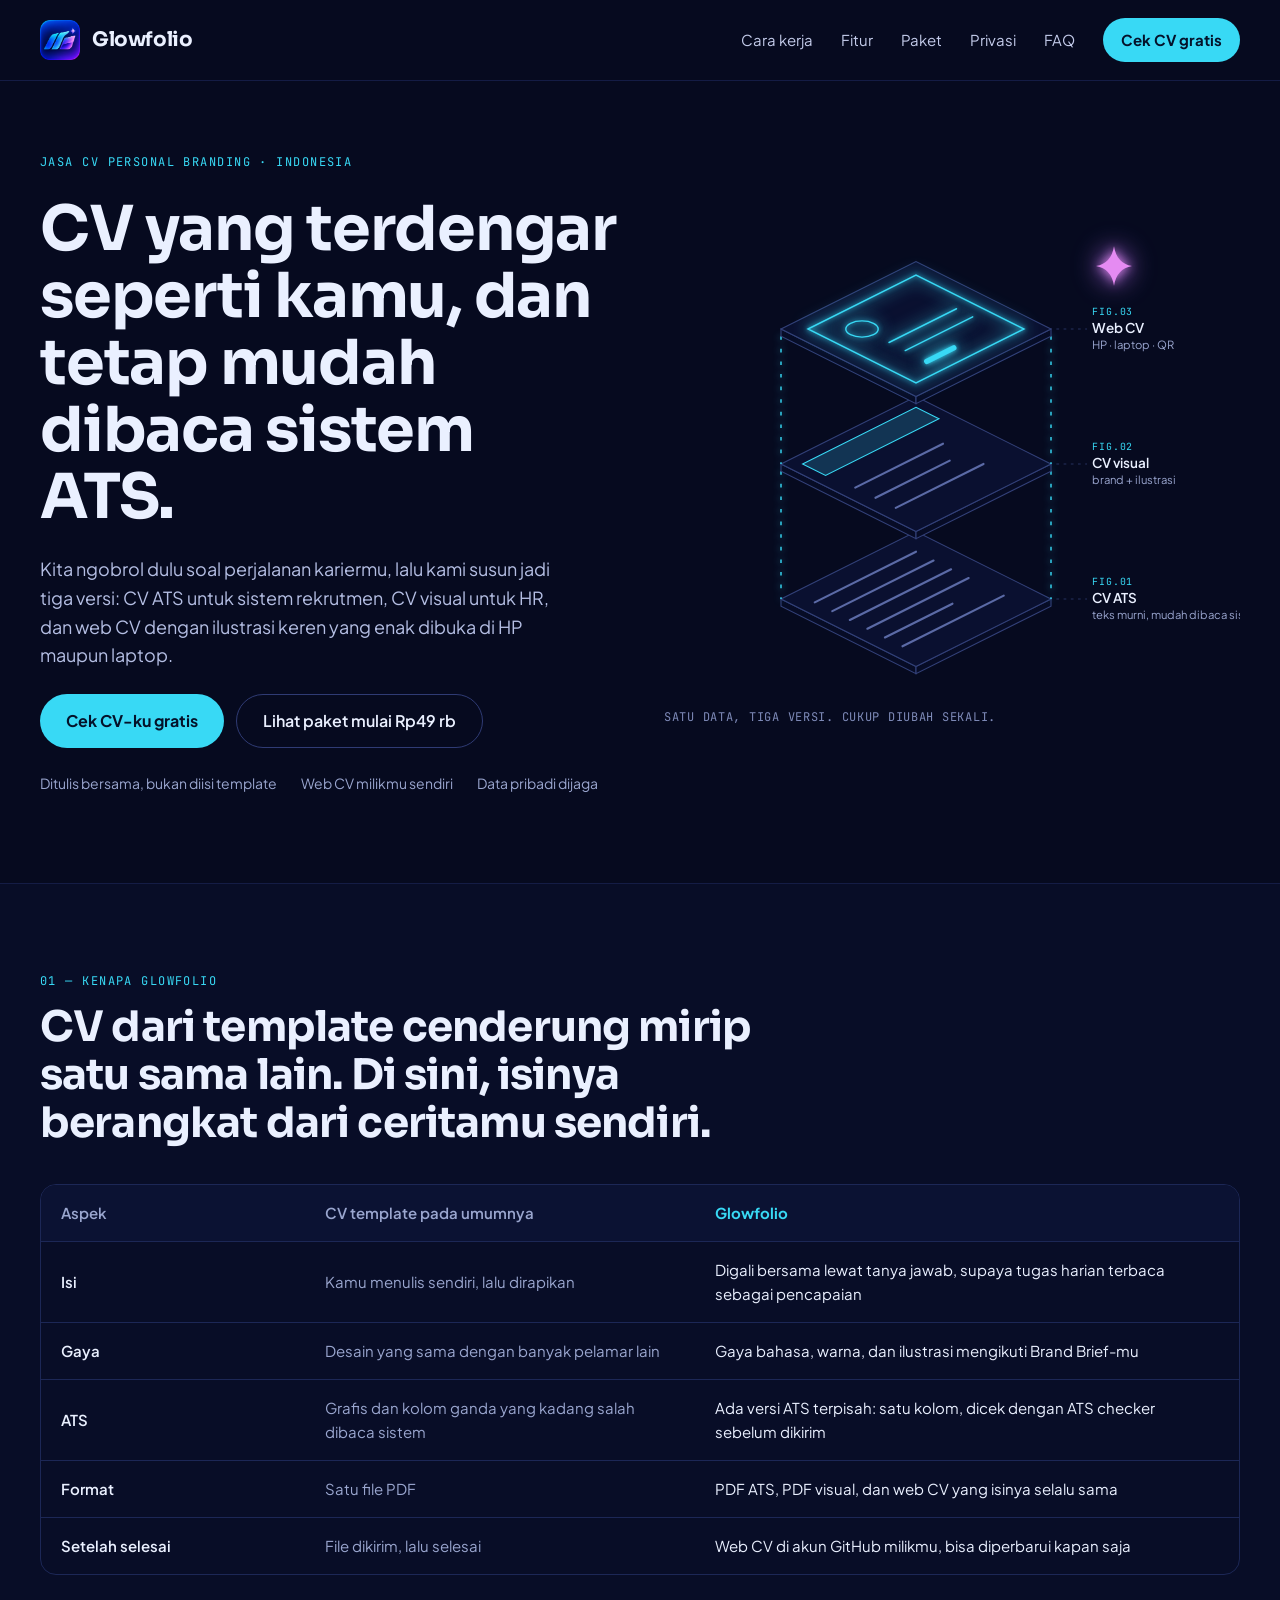
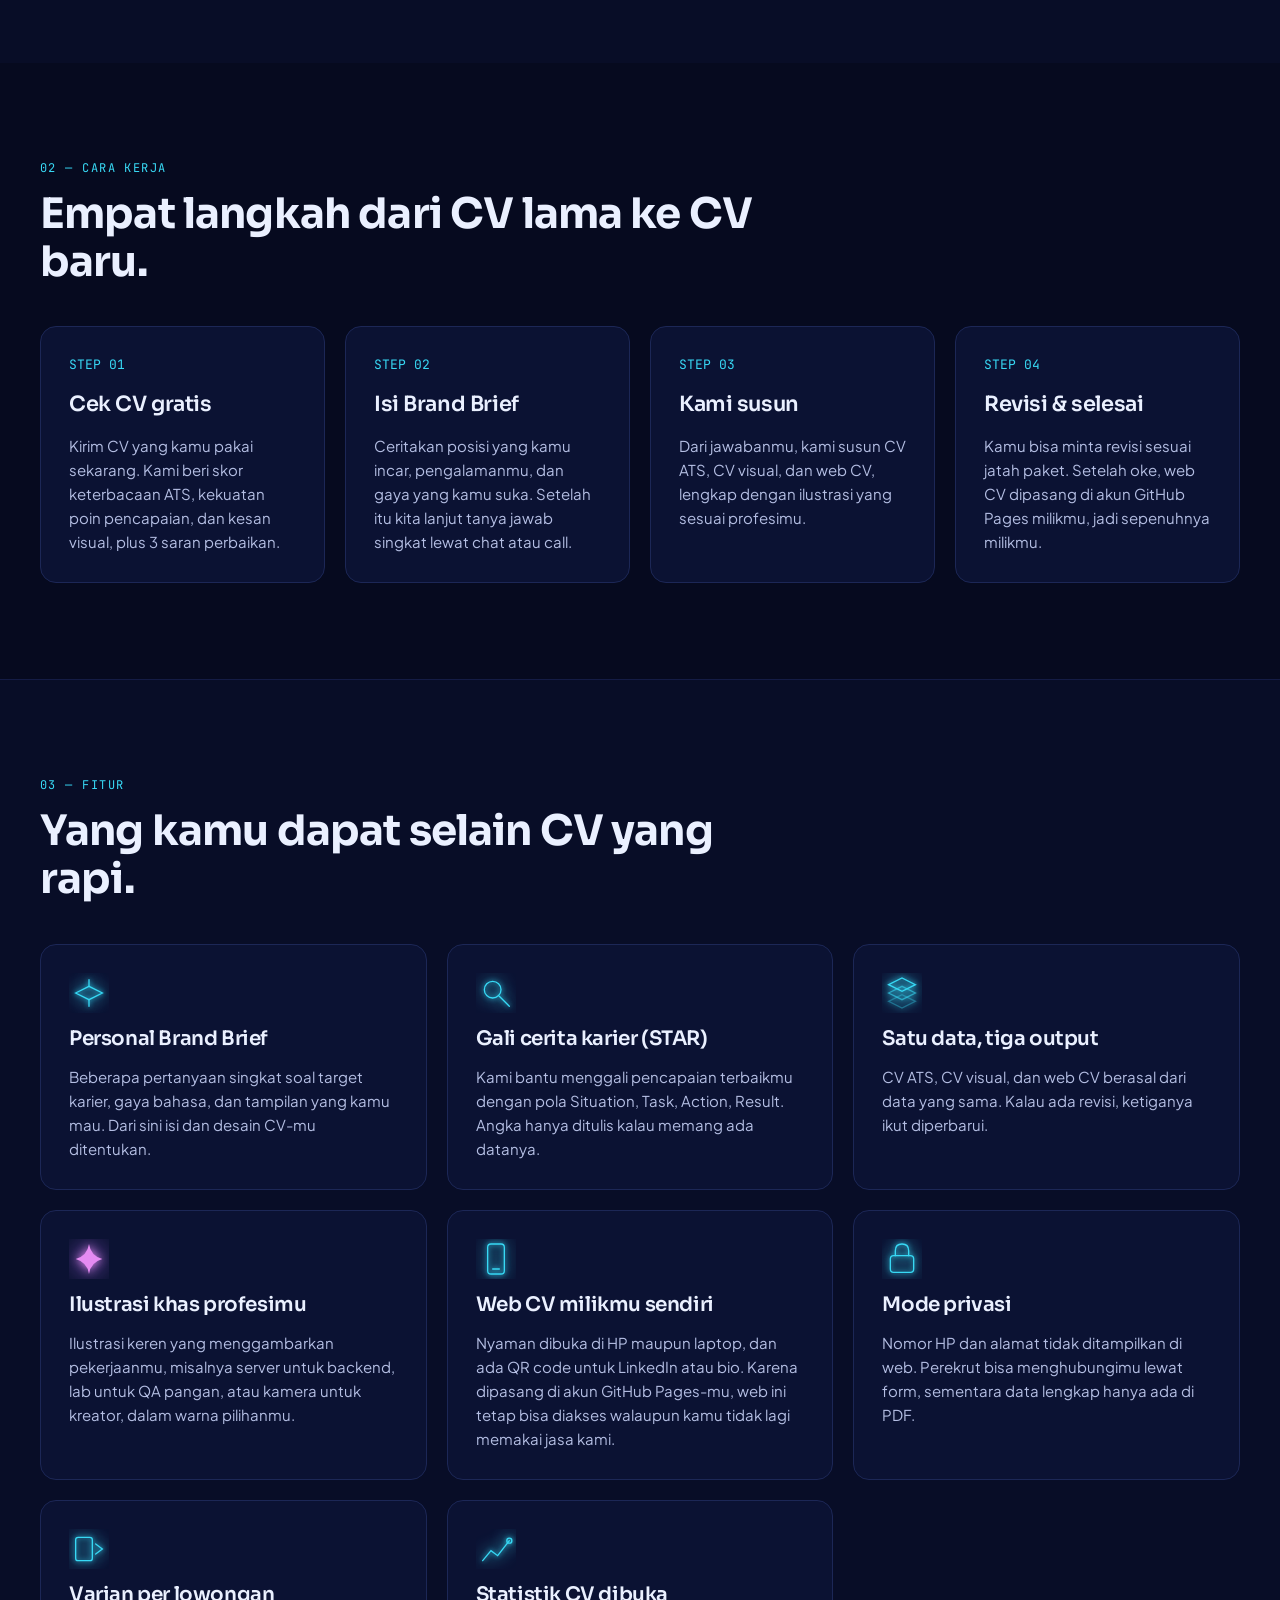
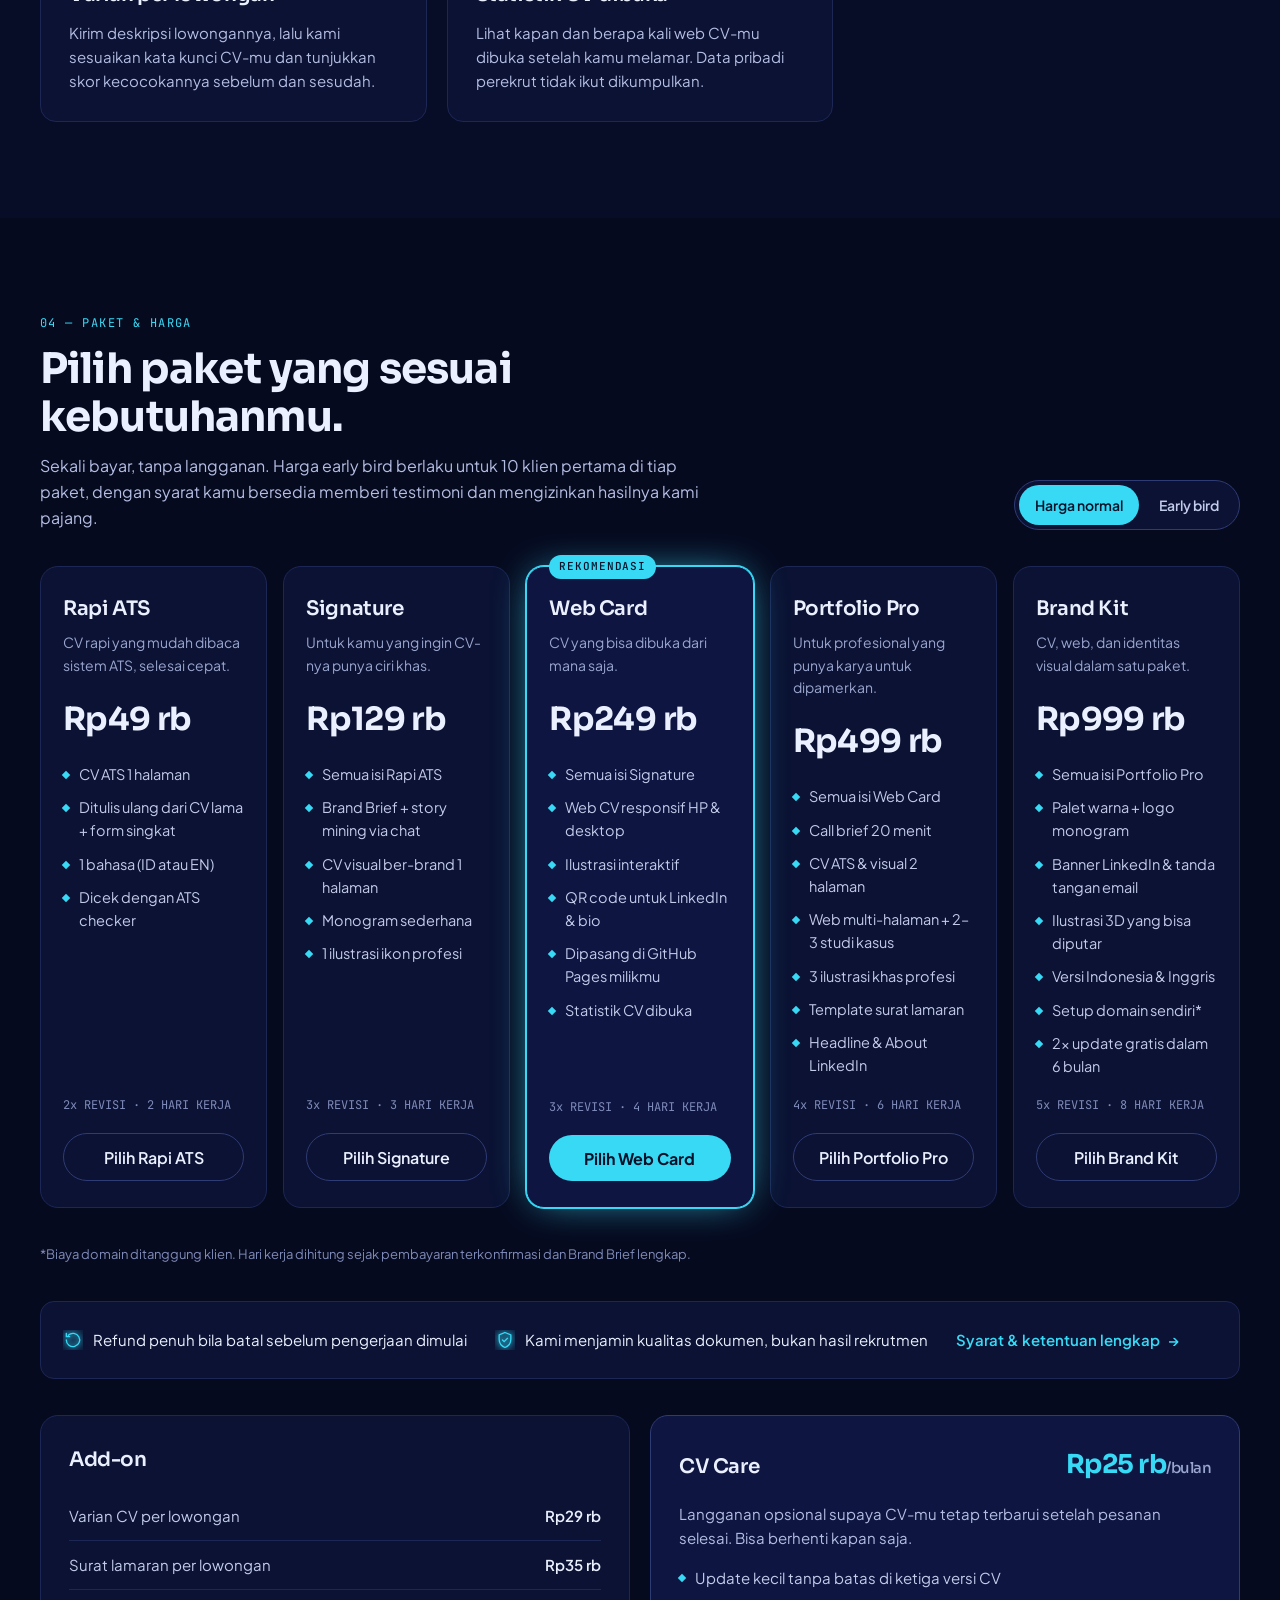
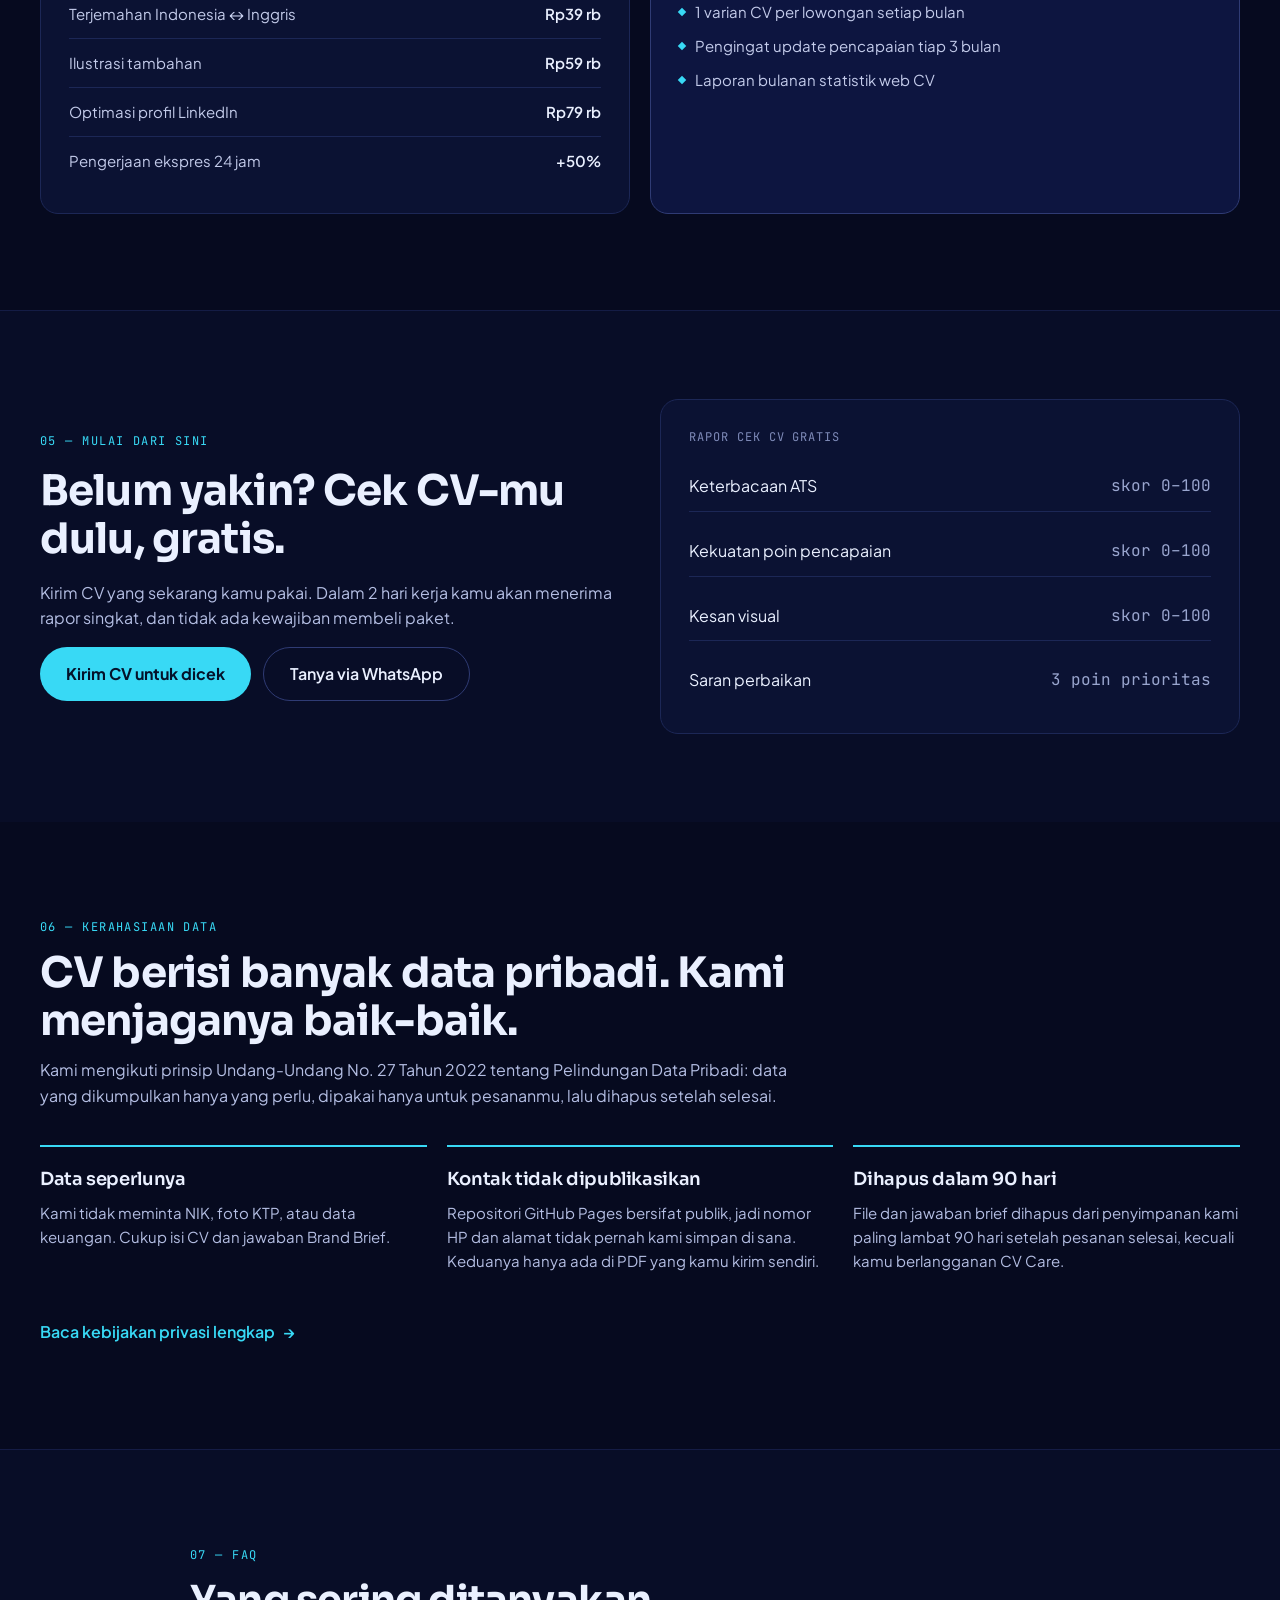
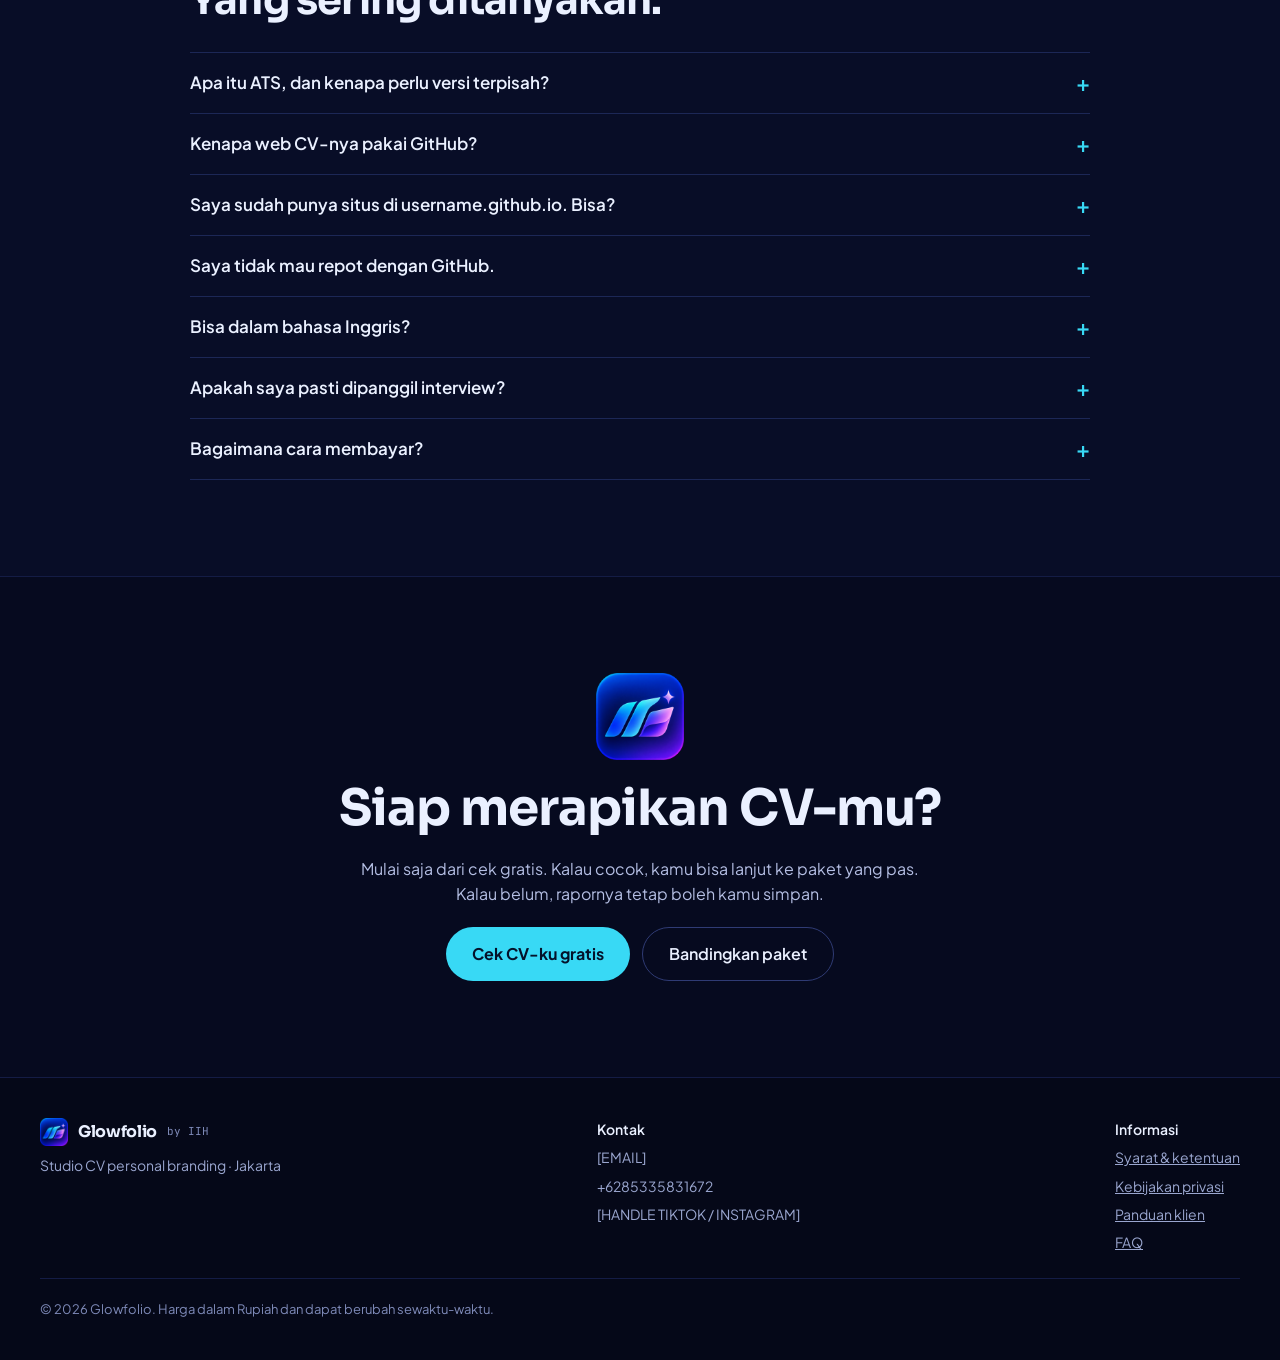
==== commit 9d5b6b30: "Tambah halaman Panduan Klien dan tautannya di footer" ====
--- a/index.html
+++ b/index.html
@@ -548,6 +548,7 @@
 <span style="color: #EAF0FF; font-weight: 600">Informasi</span>
 <a href="syarat.html" style="color: #9AA6CF">Syarat &amp; ketentuan</a>
 <a href="privasi.html" style="color: #9AA6CF">Kebijakan privasi</a>
+<a href="panduan.html" style="color: #9AA6CF">Panduan klien</a>
 <a href="#faq" style="color: #9AA6CF">FAQ</a>
 </div>
 <div style="width: 100%; border-top: 1px solid #141C45; padding-top: 20px; font-size: 13px; color: #7E8AB8">© 2026 Glowfolio. Harga dalam Rupiah dan dapat berubah sewaktu-waktu.</div>
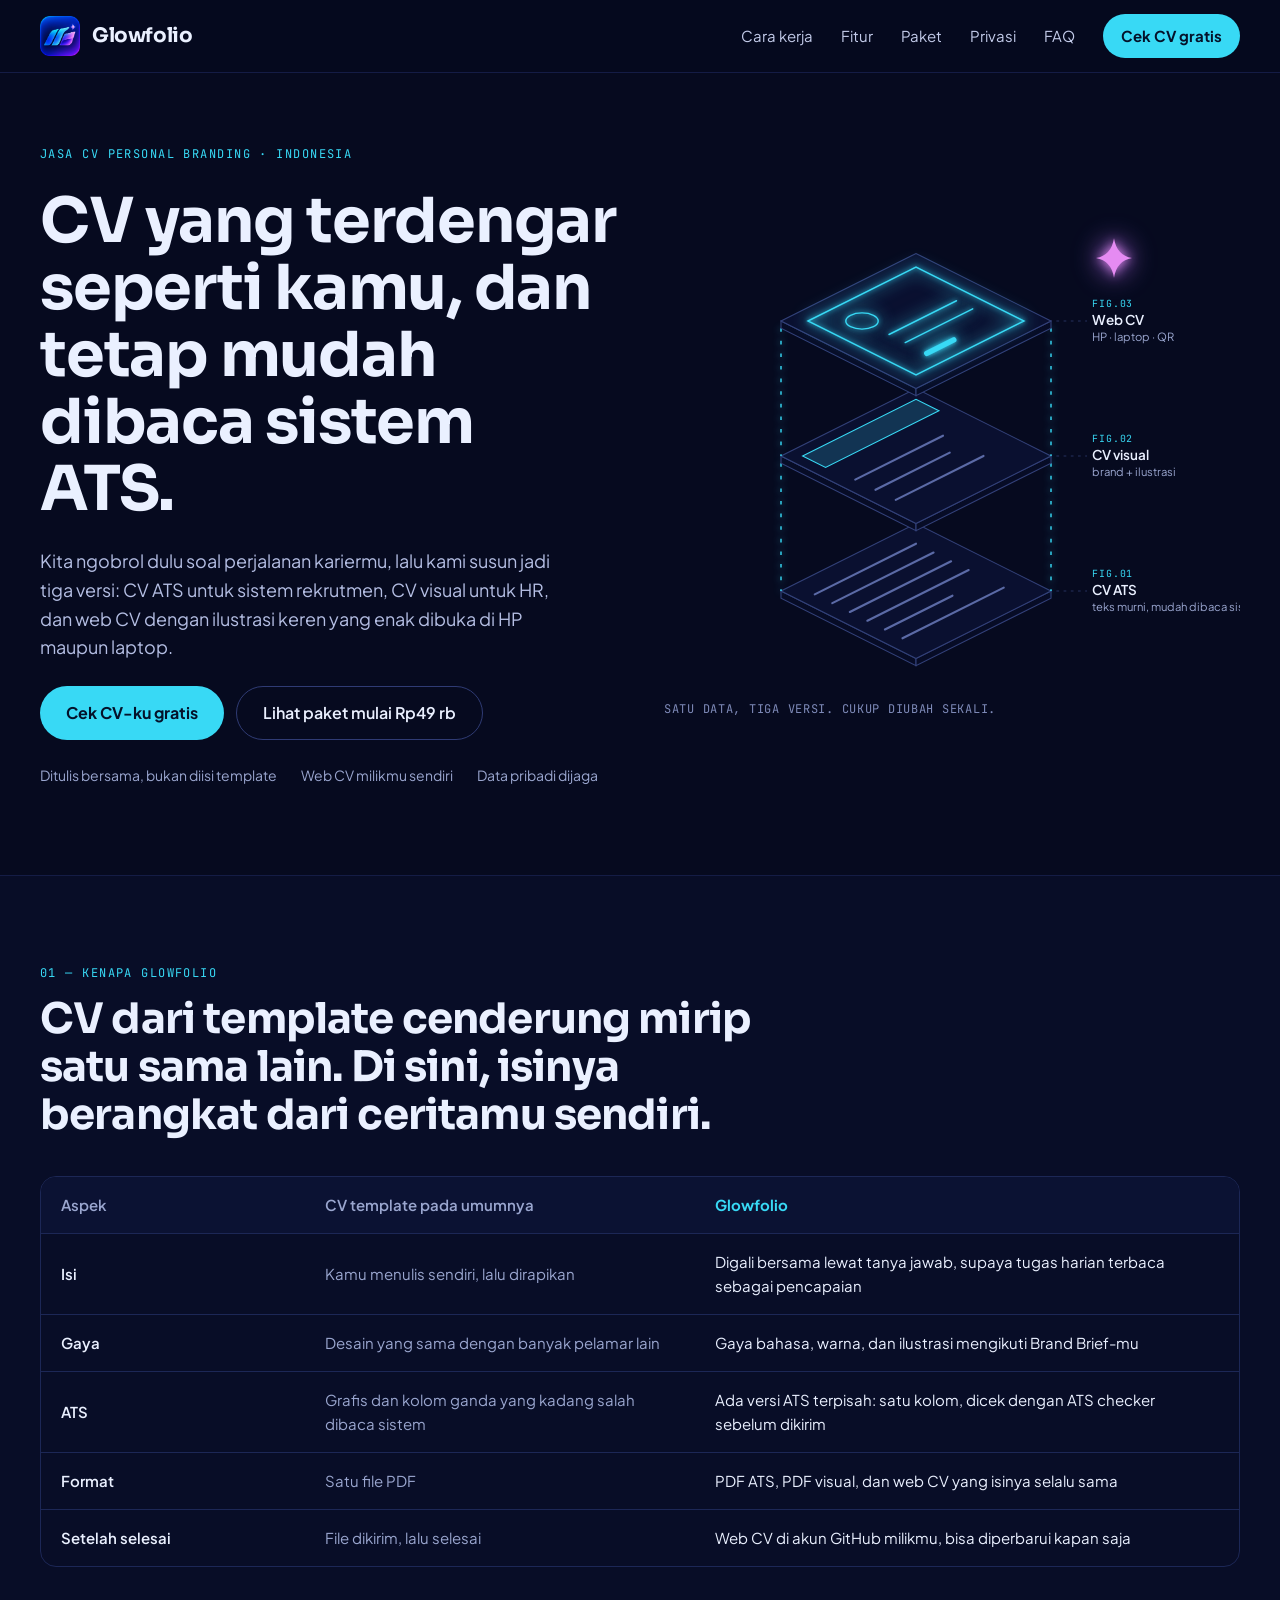
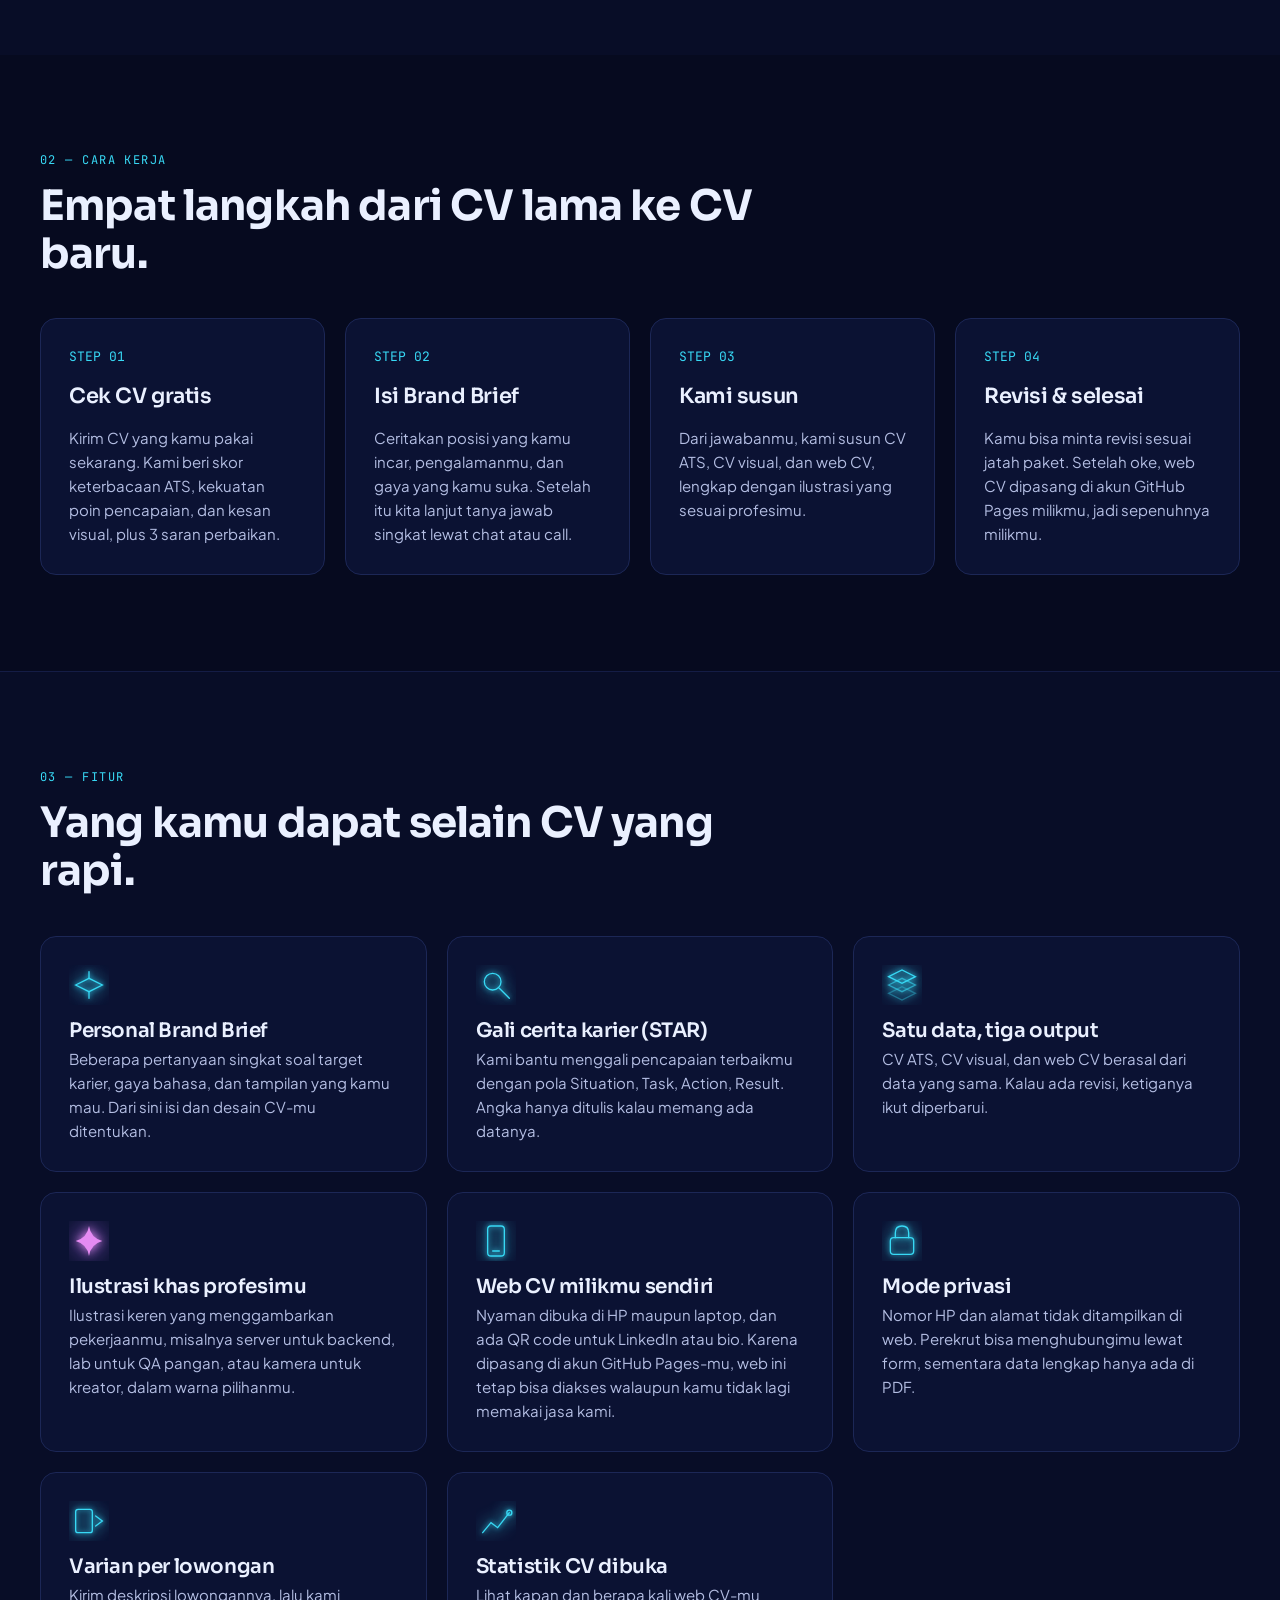
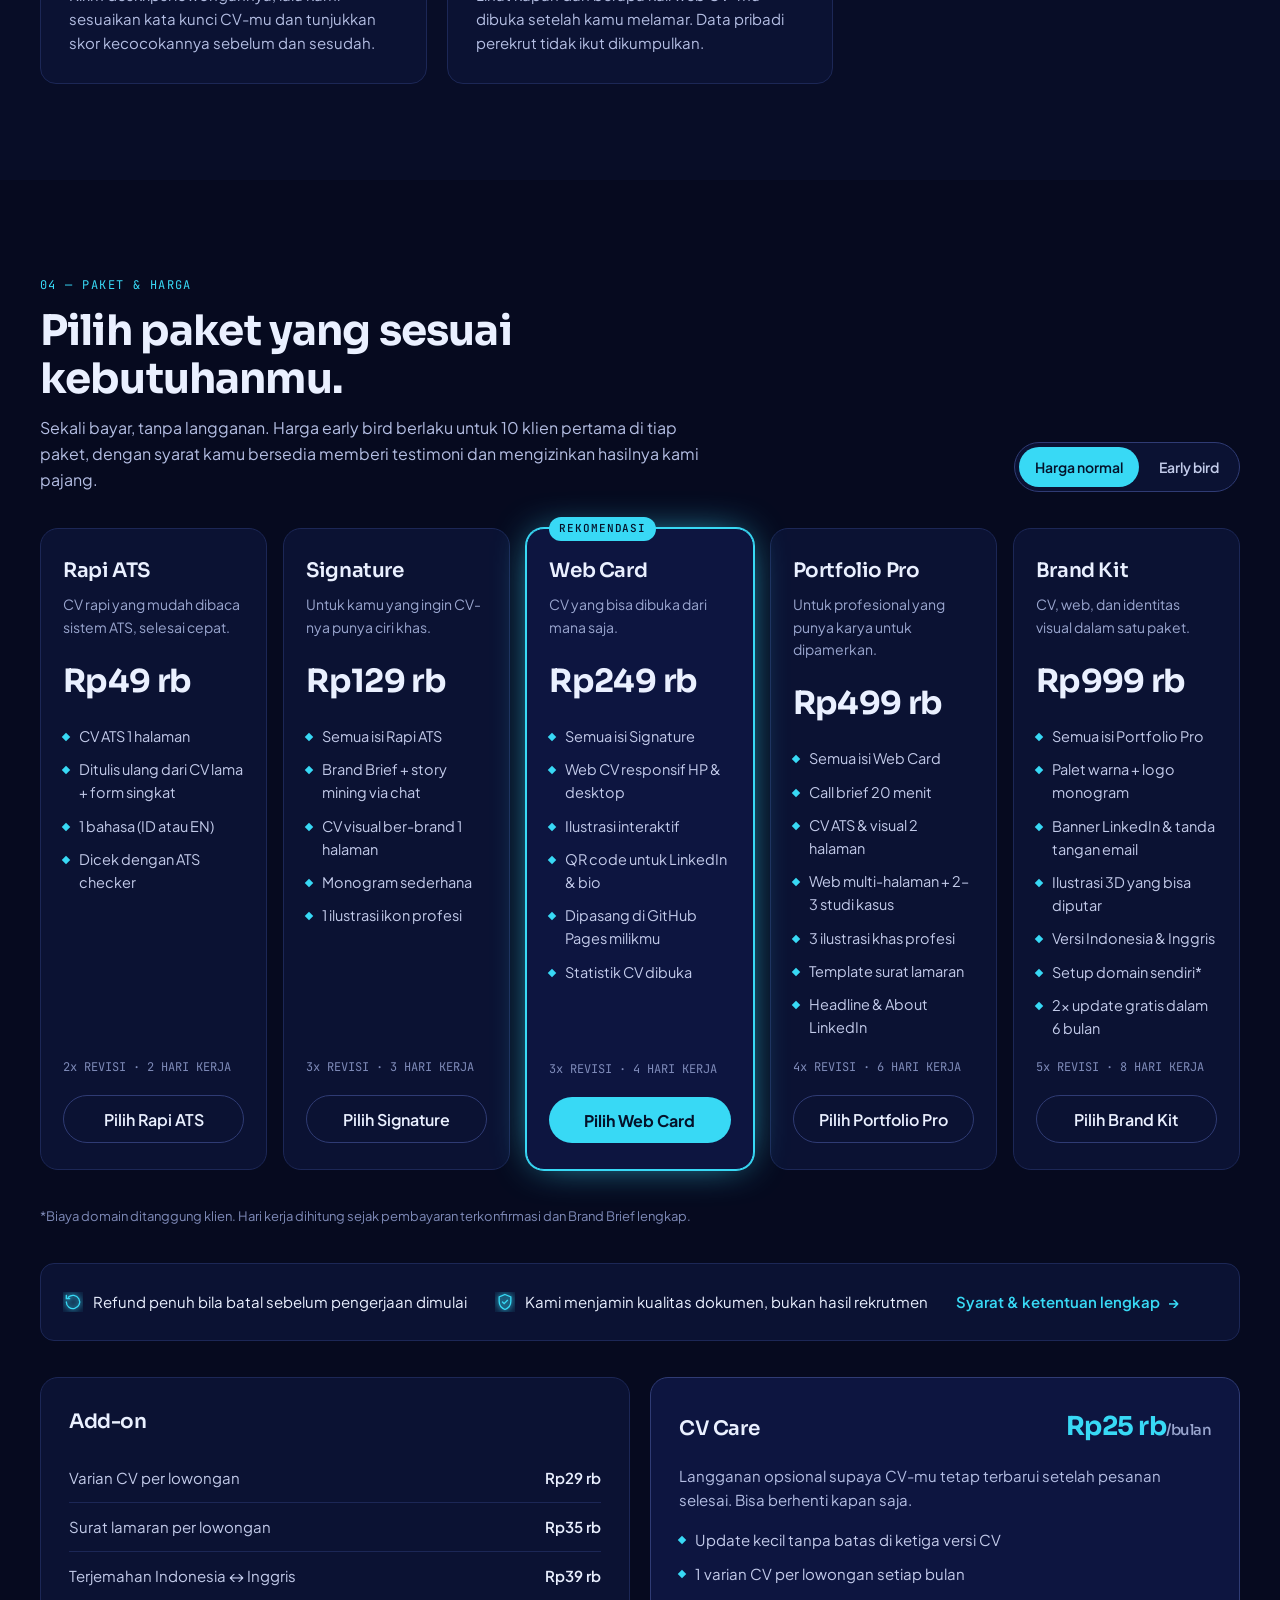
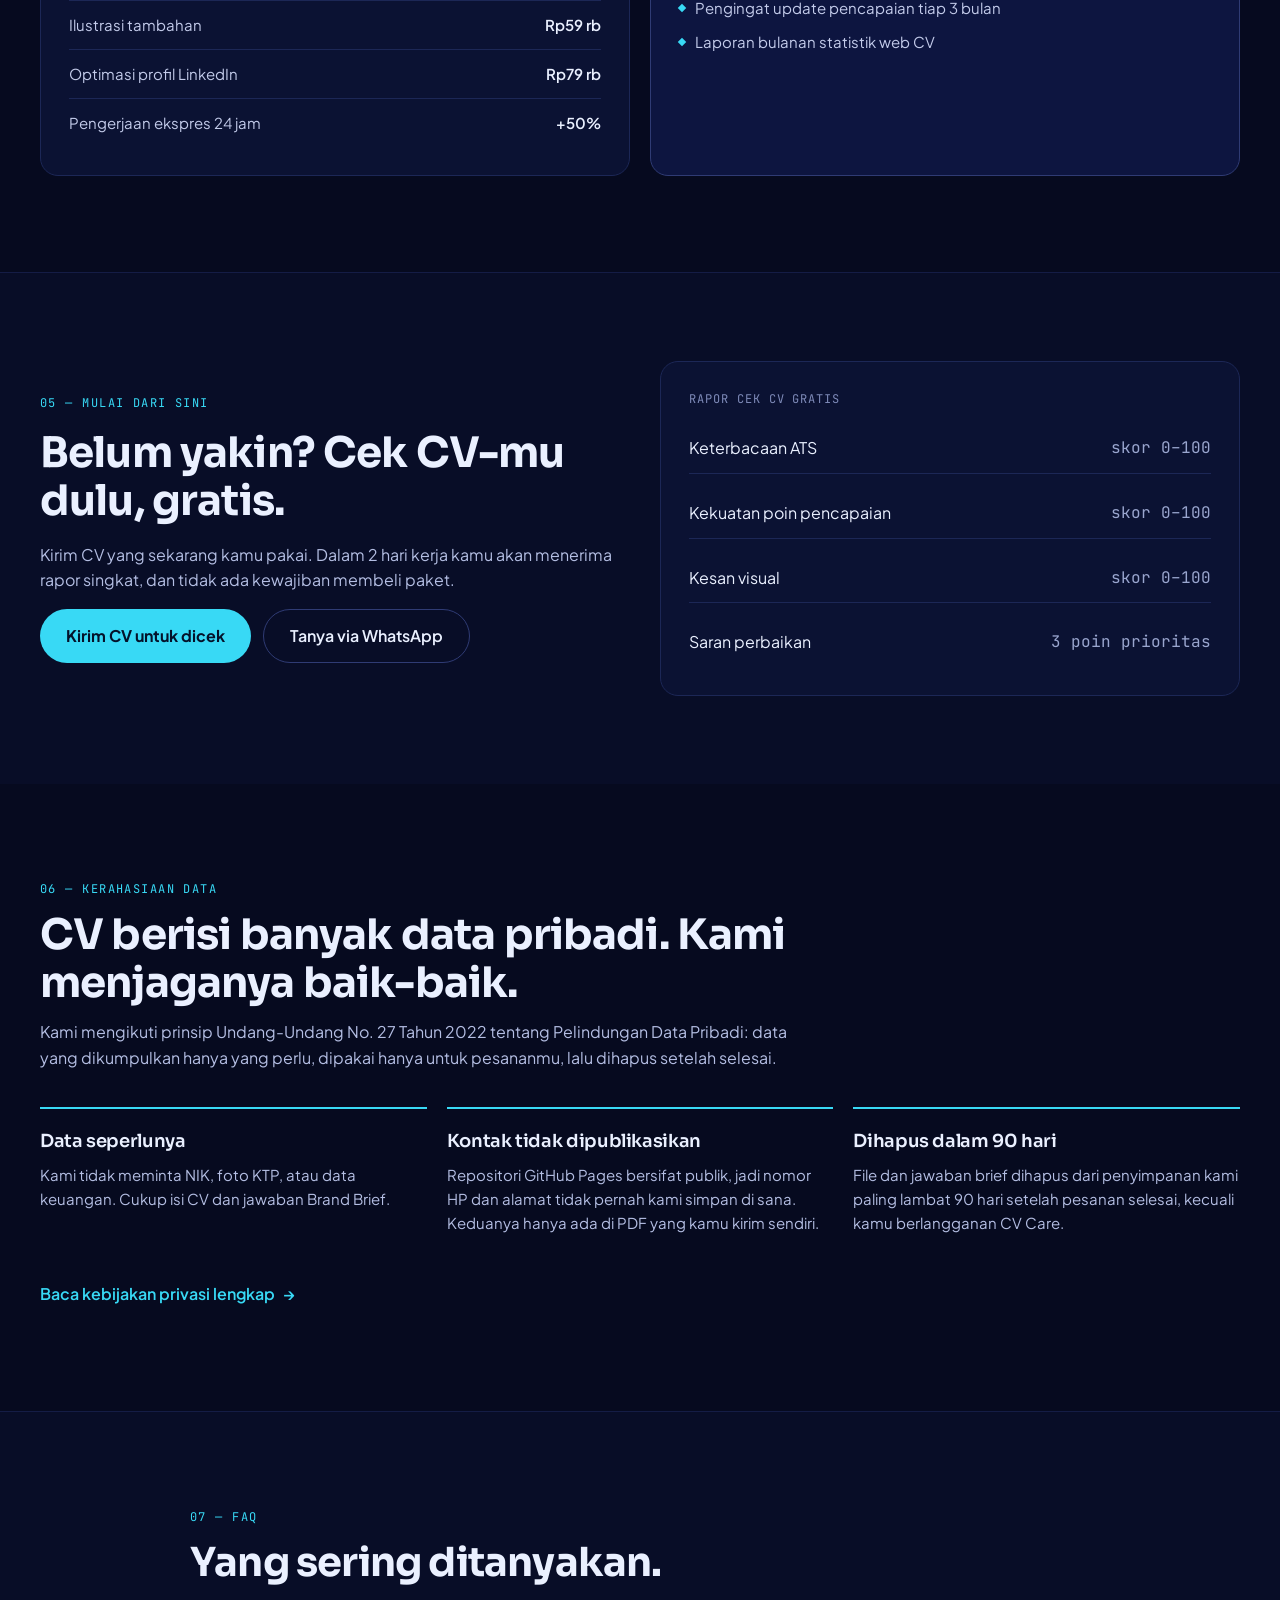
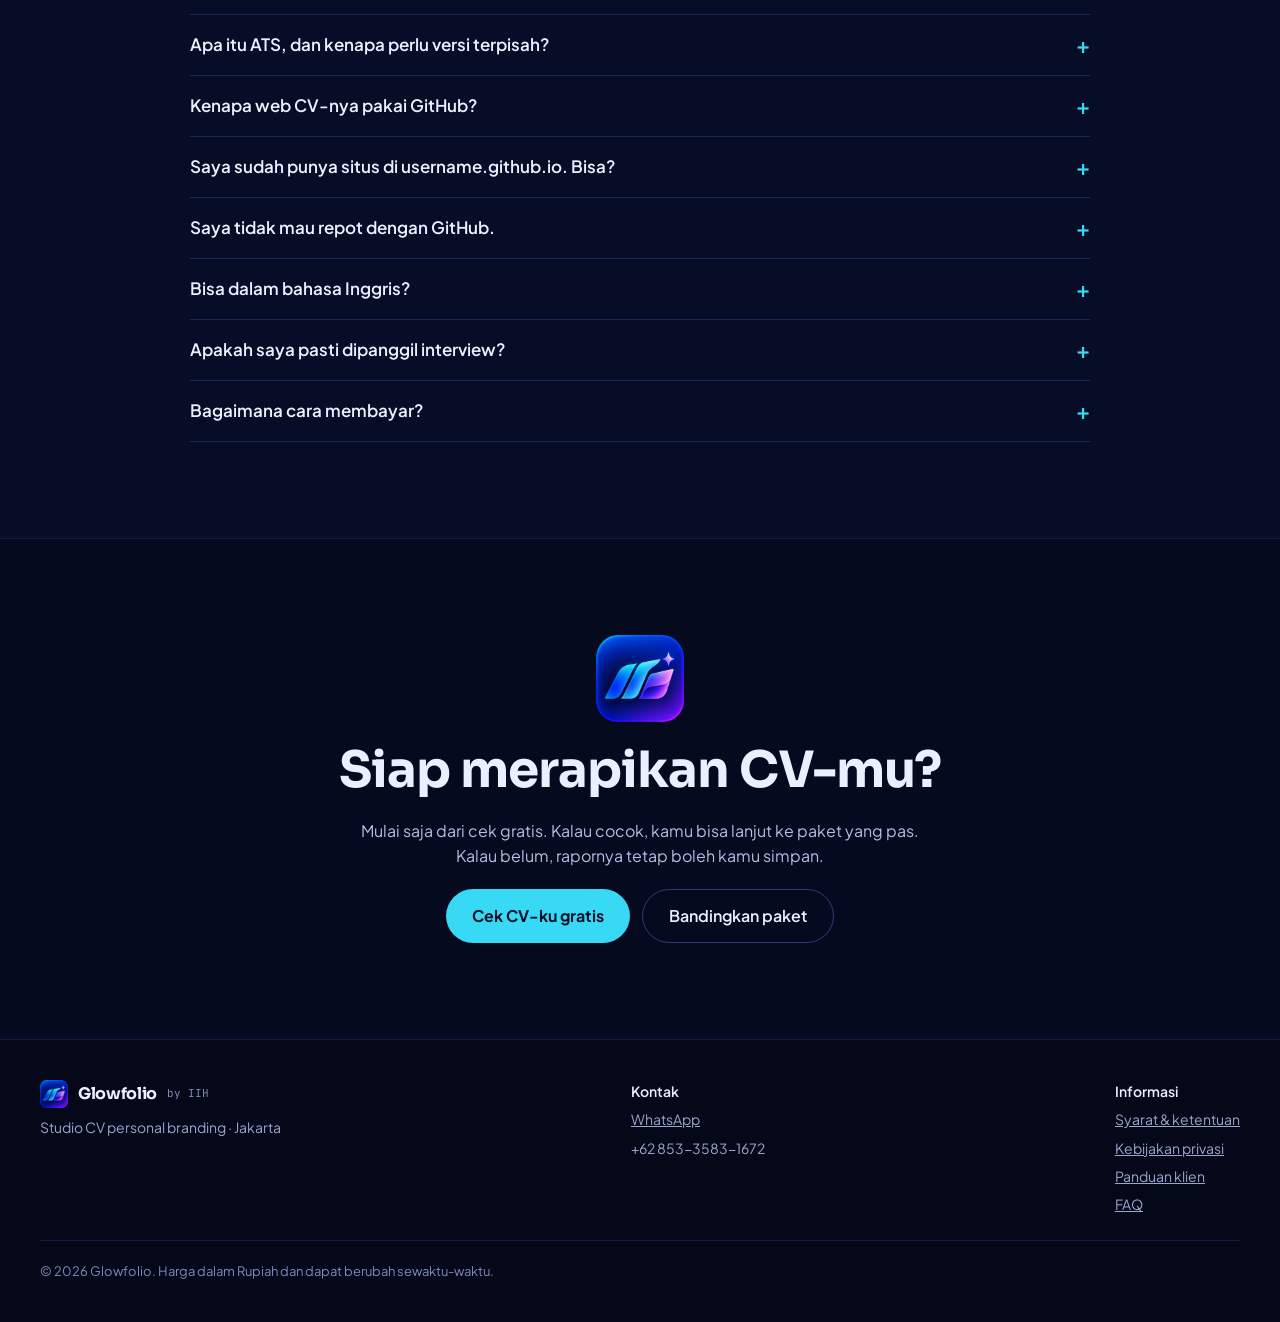
==== commit 6279c5e7: "Landing page: tata letak mobile lebih ringkas (chip navigasi, tab paket, bar aksi bawah)" ====
--- a/index.html
+++ b/index.html
@@ -70,6 +70,103 @@
 .cmp th,.cmp td{display:block;padding:0 !important}
 .cmp td::before{content:attr(data-label);display:block;font-family:'JetBrains Mono',monospace;font-size:11px;letter-spacing:0.08em;color:#7E8AB8;margin-top:6px}
 }
+html{scroll-padding-top:76px}
+.m-only{display:none}
+.mchips,.ptabs,.mbar{display:none}
+.feat summary{list-style:none;cursor:default}
+.feat summary::-webkit-details-marker{display:none}
+@media (min-width: 761px){.feat summary{pointer-events:none}}
+.pt{min-height:40px;padding:0 14px;border-radius:999px;border:1px solid #2F3B74;font:inherit;font-size:14px;font-weight:600;cursor:pointer;background:transparent;color:#C3CBEA;white-space:nowrap;flex:none}
+.pt.on{background:var(--accent);border-color:var(--accent);color:#04122A}
+@media (max-width: 760px){
+.d-only{display:none !important}
+.m-only{display:block}
+span.m-only{display:inline}
+.dnav{display:none !important}
+.head-in{padding:8px 16px !important;flex-wrap:nowrap !important;gap:10px !important}
+.head-in .wm{display:none}
+.head-in img{width:34px !important;height:34px !important}
+.mchips{display:flex;gap:6px;overflow-x:auto;scrollbar-width:none;flex:1 1 auto;min-width:0;margin-right:-16px;padding-right:16px;-webkit-overflow-scrolling:touch}
+.mchips::-webkit-scrollbar{display:none}
+.mchips a{display:inline-flex;align-items:center;min-height:40px;padding:0 14px;border-radius:999px;border:1px solid #2F3B74;color:#C3CBEA;font-size:14px;font-weight:600;text-decoration:none;white-space:nowrap;flex:none}
+.mchips a.on{background:var(--accent);border-color:var(--accent);color:#04122A}
+.hero{padding:28px 20px 36px !important;gap:24px !important}
+.hero > div{gap:16px !important}
+.hero h1{font-size:31px !important;line-height:1.12 !important}
+.lead{font-size:15.5px !important;line-height:1.55}
+.trust{gap:6px !important;font-size:12.5px !important}
+.trust span{padding:5px 10px;border:1px solid #1C2756;border-radius:999px;background:#0B1233}
+.cta-row{flex-wrap:nowrap !important;gap:10px !important}
+.cta-row > a{flex:1 1 0 !important;justify-content:center;min-height:48px !important;padding:0 12px !important;font-size:15px !important;text-align:center}
+.hero-fig{max-width:270px !important;margin:0 auto !important}
+.hero-fig figcaption{display:none}
+.sec{padding:40px 20px !important;gap:20px !important}
+section h2.disp{font-size:24px !important;line-height:1.2 !important}
+.swipe-hint{display:none !important}
+.swipe{margin:0 -20px !important;padding:2px 20px 10px !important;scroll-padding:0 20px}
+.swipe > *{flex:0 0 82%}
+.cmp{margin:0 -20px !important}
+.cmp tbody{padding:2px 20px 10px !important;scroll-padding:0 20px}
+.cmp tr{padding:16px !important;flex-basis:82% !important}
+.cmp td{font-size:14.5px}
+.steps{display:flex !important;flex-direction:column;gap:10px !important}
+.steps .card{padding:16px 18px !important;gap:4px !important}
+.steps .card h3{font-size:17px !important}
+.steps .card p{font-size:14px !important;line-height:1.5}
+.feats{grid-template-columns:repeat(2,minmax(0,1fr)) !important;gap:10px !important}
+.feat{padding:14px !important;gap:8px !important;position:relative}
+.feat summary{cursor:pointer;gap:8px !important;padding-right:18px}
+.feat summary svg{width:28px !important;height:28px !important}
+.feat summary h3{font-size:15px !important;line-height:1.3}
+.feat summary::after{content:"+";position:absolute;top:10px;right:12px;color:var(--accent);font-size:20px;line-height:1;transition:transform .2s}
+.feat[open] summary::after{transform:rotate(45deg)}
+.feat[open]{grid-column:1 / -1}
+.feat p{font-size:14px !important;line-height:1.55}
+.pk-head{gap:14px !important}
+.ptabs{display:flex;gap:6px;overflow-x:auto;scrollbar-width:none;margin:0 -20px;padding:0 20px}
+.ptabs::-webkit-scrollbar{display:none}
+.pricing{display:block !important}
+.pricing > article{display:none !important;padding:20px 18px !important;gap:14px !important}
+.pricing.show-ats > .pk-ats,.pricing.show-sig > .pk-sig,.pricing.show-web > .pk-web,.pricing.show-pro > .pk-pro,.pricing.show-kit > .pk-kit{display:flex !important}
+.pricing p{min-height:0 !important}
+.pricing li{font-size:14px}
+.pricing .badge{position:static !important;align-self:flex-start}
+.fine{font-size:12px !important}
+.guar{padding:12px 14px !important;gap:8px !important;font-size:13.5px !important}
+.guar a{min-height:36px !important}
+.seg{min-height:40px}
+.extras > div{padding:18px !important;gap:10px !important}
+.extras dl > div{padding:9px 0 !important;font-size:14px}
+.rapor{display:grid !important;grid-template-columns:repeat(2,minmax(0,1fr));gap:8px !important;padding:14px !important}
+.rapor .rtitle{grid-column:1 / -1}
+.rrow{flex-direction:column;gap:2px !important;padding:10px 12px !important;border:1px solid #1C2756 !important;border-radius:12px;font-size:13.5px;line-height:1.35}
+.rrow .mono{font-size:12px}
+.pv-lead{font-size:14.5px !important;line-height:1.55}
+.priv p{font-size:14px !important}
+#faq summary{font-size:15.5px !important;min-height:54px !important}
+#faq details p{font-size:14.5px}
+.cta-logo{display:none}
+.foot-in{display:grid !important;grid-template-columns:1fr 1fr;gap:20px 16px !important;padding:28px 20px 104px !important}
+.foot-in > div:first-child,.foot-in > div:last-child{grid-column:1 / -1}
+.mbar{display:flex;position:fixed;left:0;right:0;bottom:0;z-index:40;gap:10px;padding:10px 16px calc(10px + env(safe-area-inset-bottom));background:rgba(6,10,31,0.94);backdrop-filter:blur(10px);-webkit-backdrop-filter:blur(10px);border-top:1px solid #1C2756;transition:transform .25s ease}
+.mbar.off{transform:translateY(130%)}
+.mbar a{flex:1 1 0;display:inline-flex;align-items:center;justify-content:center;min-height:48px;border-radius:999px;font-weight:700;font-size:15px;text-decoration:none}
+.mbar .mb-ghost{border:1px solid #2F3B74;color:#EAF0FF}
+.mbar .mb-main{background:var(--accent);color:#04122A}
+}
+.xtra-sum{display:none}
+@media (max-width: 760px){
+.xtra .seg-wrap{margin-bottom:12px}
+.xtra{background:#0B1233;border:1px solid #1C2756;border-radius:16px;padding:0 14px}
+.xtra[open]{padding-bottom:14px}
+.xtra-sum{display:flex;list-style:none;cursor:pointer;min-height:54px;align-items:center;justify-content:space-between;font-weight:600;color:#EAF0FF}
+.xtra-sum::-webkit-details-marker{display:none}
+.xtra-sum span{color:var(--accent);font-size:22px;transition:transform .2s}
+.xtra[open] .xtra-sum span{transform:rotate(45deg)}
+.xtra .extras > div{background:transparent !important;border:0 !important;padding:6px 2px 0 !important}
+.steps .card{gap:2px !important;padding:14px 16px !important}
+}
+@media (max-width: 760px) and (prefers-reduced-motion: reduce){.mbar{transition:none}}
 
 .v-normal,.v-early{display:contents}
 .v-early{display:none}
@@ -80,13 +177,13 @@
 <body>
 <div style="--accent: #38D9F5; background: #060A1F; color: #EAF0FF; font-family: 'Plus Jakarta Sans', system-ui, sans-serif; font-size: 16px; line-height: 1.6; min-height: 100vh">
 
-<header style="border-bottom: 1px solid #141C45; position: relative">
-<div style="max-width: 1200px; margin: 0 auto; padding: 18px 24px; display: flex; flex-wrap: wrap; align-items: center; justify-content: space-between; gap: 16px">
-<a href="#top" style="display: flex; align-items: center; gap: 12px; text-decoration: none; color: #EAF0FF">
+<header style="border-bottom: 1px solid #141C45; position: sticky; top: 0; z-index: 30; background: rgba(6,10,31,0.92); backdrop-filter: blur(10px); -webkit-backdrop-filter: blur(10px)">
+<div class="head-in" style="max-width: 1200px; margin: 0 auto; padding: 14px 24px; display: flex; flex-wrap: wrap; align-items: center; justify-content: space-between; gap: 16px">
+<a href="#top" aria-label="Glowfolio, ke atas" style="display: flex; align-items: center; gap: 12px; text-decoration: none; color: #EAF0FF; flex: none">
 <img src="assets/glowfolio-logo.png" alt="Logo Glowfolio" style="width: 40px; height: 40px; object-fit: contain">
-<span class="disp" style="font-size: 20px; font-weight: 700">Glowfolio</span>
+<span class="disp wm" style="font-size: 20px; font-weight: 700">Glowfolio</span>
 </a>
-<nav aria-label="Navigasi utama" style="display: flex; flex-wrap: wrap; align-items: center; gap: 8px 28px; font-size: 15px">
+<nav class="dnav" aria-label="Navigasi utama" style="display: flex; flex-wrap: wrap; align-items: center; gap: 8px 28px; font-size: 15px">
 <a class="nav-link" href="#cara-kerja" style="color: #C3CBEA; text-decoration: none">Cara kerja</a>
 <a class="nav-link" href="#fitur" style="color: #C3CBEA; text-decoration: none">Fitur</a>
 <a class="nav-link" href="#paket" style="color: #C3CBEA; text-decoration: none">Paket</a>
@@ -94,6 +191,14 @@
 <a class="nav-link" href="#faq" style="color: #C3CBEA; text-decoration: none">FAQ</a>
 <a href="#cek-gratis" style="display: inline-flex; align-items: center; min-height: 44px; padding: 0 18px; border-radius: 999px; background: var(--accent); color: #04122A; font-weight: 700; text-decoration: none">Cek CV gratis</a>
 </nav>
+<nav class="mchips" aria-label="Lompat ke bagian">
+<a href="#paket" data-spy="paket">Paket</a>
+<a href="#cara-kerja" data-spy="cara-kerja">Cara kerja</a>
+<a href="#fitur" data-spy="fitur">Fitur</a>
+<a href="#cek-gratis" data-spy="cek-gratis">Cek gratis</a>
+<a href="#faq" data-spy="faq">FAQ</a>
+<a href="#privasi" data-spy="privasi">Privasi</a>
+</nav>
 </div>
 </header>
 
@@ -101,18 +206,19 @@
 <div style="display: flex; flex-direction: column; gap: 24px">
 <div class="mono" style="font-size: 12px; letter-spacing: 0.12em; color: var(--accent)">JASA CV PERSONAL BRANDING · INDONESIA</div>
 <h1 class="disp" style="margin: 0; font-size: clamp(38px, 5vw, 62px); line-height: 1.08; font-weight: 700">CV yang terdengar seperti kamu, dan tetap mudah dibaca sistem ATS.</h1>
-<p class="lead" style="margin: 0; font-size: 18px; color: #B4BEE3; max-width: 540px">Kita ngobrol dulu soal perjalanan kariermu, lalu kami susun jadi tiga versi: CV ATS untuk sistem rekrutmen, CV visual untuk HR, dan web CV dengan ilustrasi keren yang enak dibuka di HP maupun laptop.</p>
+<p class="lead m-only" style="margin: 0; color: #B4BEE3">Tiga versi CV dari satu cerita: CV ATS, CV visual, dan web CV dengan ilustrasi keren.</p>
+<p class="lead d-only" style="margin: 0; font-size: 18px; color: #B4BEE3; max-width: 540px">Kita ngobrol dulu soal perjalanan kariermu, lalu kami susun jadi tiga versi: CV ATS untuk sistem rekrutmen, CV visual untuk HR, dan web CV dengan ilustrasi keren yang enak dibuka di HP maupun laptop.</p>
 <div class="cta-row" style="display: flex; flex-wrap: wrap; gap: 12px">
 <a href="#cek-gratis" style="display: inline-flex; align-items: center; min-height: 52px; padding: 0 26px; border-radius: 999px; background: var(--accent); color: #04122A; font-weight: 700; font-size: 16px; text-decoration: none">Cek CV-ku gratis</a>
-<a href="#paket" style="display: inline-flex; align-items: center; min-height: 52px; padding: 0 26px; border-radius: 999px; border: 1px solid #2F3B74; color: #EAF0FF; font-weight: 600; font-size: 16px; text-decoration: none">Lihat paket mulai Rp49 rb</a>
-</div>
-<div style="display: flex; flex-wrap: wrap; gap: 10px 24px; font-size: 14px; color: #9AA6CF">
+<a href="#paket" style="display: inline-flex; align-items: center; min-height: 52px; padding: 0 26px; border-radius: 999px; border: 1px solid #2F3B74; color: #EAF0FF; font-weight: 600; font-size: 16px; text-decoration: none">Lihat paket<span class="d-only">&nbsp;mulai Rp49 rb</span></a>
+</div>
+<div class="trust" style="display: flex; flex-wrap: wrap; gap: 10px 24px; font-size: 14px; color: #9AA6CF">
 <span>Ditulis bersama, bukan diisi template</span>
 <span>Web CV milikmu sendiri</span>
 <span>Data pribadi dijaga</span>
 </div>
 </div>
-<figure style="margin: 0; display: flex; flex-direction: column; gap: 10px">
+<figure class="hero-fig" style="margin: 0; display: flex; flex-direction: column; gap: 10px">
 <svg viewBox="0 0 640 530" role="img" aria-label="Ilustrasi isometrik tiga lapisan output Glowfolio: CV ATS, CV visual, dan web CV" style="width: 100%; height: auto; display: block">
 <polygon class="pl-side" points="130,420 280,495 280,503 130,428"></polygon>
 <polygon class="pl-side" points="280,495 430,420 430,428 280,503"></polygon>
@@ -160,7 +266,7 @@
 </figure>
 </section>
 
-<section aria-labelledby="beda-title" style="border-top: 1px solid #141C45; background: #080D27">
+<section id="kenapa" aria-labelledby="beda-title" style="border-top: 1px solid #141C45; background: #080D27">
 <div class="sec" style="max-width: 1200px; margin: 0 auto; padding: 88px 24px; display: flex; flex-direction: column; gap: 36px">
 <div style="display: flex; flex-direction: column; gap: 12px; max-width: 720px">
 <div class="mono" style="font-size: 12px; letter-spacing: 0.12em; color: var(--accent)">01 — KENAPA GLOWFOLIO</div>
@@ -194,26 +300,30 @@
 <h2 id="cara-title" class="disp" style="margin: 0; font-size: clamp(28px, 3.4vw, 42px); line-height: 1.15; font-weight: 700">Empat langkah dari CV lama ke CV baru.</h2>
 </div>
 <p class="swipe-hint mono" style="margin: 0; font-size: 11px; letter-spacing: 0.1em; color: #7E8AB8; align-items: center; gap: 8px">4 LANGKAH · GESER<span aria-hidden="true" style="color: var(--accent)">→</span></p>
-<ol class="swipe steps" style="list-style: none; margin: 0; padding: 0; display: grid; grid-template-columns: repeat(4, minmax(0, 1fr)); gap: 20px">
+<ol class="steps" style="list-style: none; margin: 0; padding: 0; display: grid; grid-template-columns: repeat(4, minmax(0, 1fr)); gap: 20px">
 <li class="card" style="background: #0B1233; border: 1px solid #1C2756; border-radius: 16px; padding: 28px; display: flex; flex-direction: column; gap: 12px">
 <span class="mono" style="font-size: 13px; color: var(--accent)">STEP 01</span>
 <h3 class="disp" style="margin: 0; font-size: 21px; font-weight: 600">Cek CV gratis</h3>
-<p style="margin: 0; color: #B4BEE3; font-size: 15px">Kirim CV yang kamu pakai sekarang. Kami beri skor keterbacaan ATS, kekuatan poin pencapaian, dan kesan visual, plus 3 saran perbaikan.</p>
+<p class="m-only" style="margin: 0; color: #B4BEE3; font-size: 15px">Kirim CV-mu, dapat skor dan 3 saran perbaikan.</p>
+<p class="d-only" style="margin: 0; color: #B4BEE3; font-size: 15px">Kirim CV yang kamu pakai sekarang. Kami beri skor keterbacaan ATS, kekuatan poin pencapaian, dan kesan visual, plus 3 saran perbaikan.</p>
 </li>
 <li class="card" style="background: #0B1233; border: 1px solid #1C2756; border-radius: 16px; padding: 28px; display: flex; flex-direction: column; gap: 12px">
 <span class="mono" style="font-size: 13px; color: var(--accent)">STEP 02</span>
 <h3 class="disp" style="margin: 0; font-size: 21px; font-weight: 600">Isi Brand Brief</h3>
-<p style="margin: 0; color: #B4BEE3; font-size: 15px">Ceritakan posisi yang kamu incar, pengalamanmu, dan gaya yang kamu suka. Setelah itu kita lanjut tanya jawab singkat lewat chat atau call.</p>
+<p class="m-only" style="margin: 0; color: #B4BEE3; font-size: 15px">Ceritakan target dan pengalamanmu, lalu tanya jawab singkat.</p>
+<p class="d-only" style="margin: 0; color: #B4BEE3; font-size: 15px">Ceritakan posisi yang kamu incar, pengalamanmu, dan gaya yang kamu suka. Setelah itu kita lanjut tanya jawab singkat lewat chat atau call.</p>
 </li>
 <li class="card" style="background: #0B1233; border: 1px solid #1C2756; border-radius: 16px; padding: 28px; display: flex; flex-direction: column; gap: 12px">
 <span class="mono" style="font-size: 13px; color: var(--accent)">STEP 03</span>
 <h3 class="disp" style="margin: 0; font-size: 21px; font-weight: 600">Kami susun</h3>
-<p style="margin: 0; color: #B4BEE3; font-size: 15px">Dari jawabanmu, kami susun CV ATS, CV visual, dan web CV, lengkap dengan ilustrasi yang sesuai profesimu.</p>
+<p class="m-only" style="margin: 0; color: #B4BEE3; font-size: 15px">CV ATS, CV visual, dan web CV dengan ilustrasi profesimu.</p>
+<p class="d-only" style="margin: 0; color: #B4BEE3; font-size: 15px">Dari jawabanmu, kami susun CV ATS, CV visual, dan web CV, lengkap dengan ilustrasi yang sesuai profesimu.</p>
 </li>
 <li class="card" style="background: #0B1233; border: 1px solid #1C2756; border-radius: 16px; padding: 28px; display: flex; flex-direction: column; gap: 12px">
 <span class="mono" style="font-size: 13px; color: var(--accent)">STEP 04</span>
 <h3 class="disp" style="margin: 0; font-size: 21px; font-weight: 600">Revisi &amp; selesai</h3>
-<p style="margin: 0; color: #B4BEE3; font-size: 15px">Kamu bisa minta revisi sesuai jatah paket. Setelah oke, web CV dipasang di akun GitHub Pages milikmu, jadi sepenuhnya milikmu.</p>
+<p class="m-only" style="margin: 0; color: #B4BEE3; font-size: 15px">Revisi sesuai jatah, lalu web CV dipasang di GitHub-mu.</p>
+<p class="d-only" style="margin: 0; color: #B4BEE3; font-size: 15px">Kamu bisa minta revisi sesuai jatah paket. Setelah oke, web CV dipasang di akun GitHub Pages milikmu, jadi sepenuhnya milikmu.</p>
 </li>
 </ol>
 </section>
@@ -225,57 +335,58 @@
 <h2 id="fitur-title" class="disp" style="margin: 0; font-size: clamp(28px, 3.4vw, 42px); line-height: 1.15; font-weight: 700">Yang kamu dapat selain CV yang rapi.</h2>
 </div>
 <p class="swipe-hint mono" style="margin: 0; font-size: 11px; letter-spacing: 0.1em; color: #7E8AB8; align-items: center; gap: 8px">8 FITUR · GESER<span aria-hidden="true" style="color: var(--accent)">→</span></p>
-<div class="swipe" style="display: grid; grid-template-columns: repeat(auto-fit, minmax(min(100%, 340px), 1fr)); gap: 20px">
-<article class="card" style="background: #0B1233; border: 1px solid #1C2756; border-radius: 16px; padding: 28px; display: flex; flex-direction: column; gap: 10px">
-<svg viewBox="0 0 48 48" aria-hidden="true" style="width: 40px; height: 40px"><polygon class="ac" points="8,24 24,16 40,24 24,32"></polygon><line class="ac" x1="24" y1="8" x2="24" y2="16"></line><line class="ac" x1="24" y1="32" x2="24" y2="40"></line></svg>
-<h3 class="disp" style="margin: 0; font-size: 20px; font-weight: 600">Personal Brand Brief</h3>
+<div class="feats" style="display: grid; grid-template-columns: repeat(auto-fit, minmax(min(100%, 340px), 1fr)); gap: 20px">
+<details class="card feat" open style="background: #0B1233; border: 1px solid #1C2756; border-radius: 16px; padding: 28px; display: flex; flex-direction: column; gap: 10px">
+<summary style="display: flex; flex-direction: column; gap: 10px"><svg viewBox="0 0 48 48" aria-hidden="true" style="width: 40px; height: 40px"><polygon class="ac" points="8,24 24,16 40,24 24,32"></polygon><line class="ac" x1="24" y1="8" x2="24" y2="16"></line><line class="ac" x1="24" y1="32" x2="24" y2="40"></line></svg>
+<h3 class="disp" style="margin: 0; font-size: 20px; font-weight: 600">Personal Brand Brief</h3></summary>
 <p style="margin: 0; color: #B4BEE3; font-size: 15px">Beberapa pertanyaan singkat soal target karier, gaya bahasa, dan tampilan yang kamu mau. Dari sini isi dan desain CV-mu ditentukan.</p>
-</article>
-<article class="card" style="background: #0B1233; border: 1px solid #1C2756; border-radius: 16px; padding: 28px; display: flex; flex-direction: column; gap: 10px">
-<svg viewBox="0 0 48 48" aria-hidden="true" style="width: 40px; height: 40px"><circle class="ac" cx="20" cy="20" r="10"></circle><line class="ac" x1="28" y1="28" x2="40" y2="40"></line></svg>
-<h3 class="disp" style="margin: 0; font-size: 20px; font-weight: 600">Gali cerita karier (STAR)</h3>
+</details>
+<details class="card feat" open style="background: #0B1233; border: 1px solid #1C2756; border-radius: 16px; padding: 28px; display: flex; flex-direction: column; gap: 10px">
+<summary style="display: flex; flex-direction: column; gap: 10px"><svg viewBox="0 0 48 48" aria-hidden="true" style="width: 40px; height: 40px"><circle class="ac" cx="20" cy="20" r="10"></circle><line class="ac" x1="28" y1="28" x2="40" y2="40"></line></svg>
+<h3 class="disp" style="margin: 0; font-size: 20px; font-weight: 600">Gali cerita karier (STAR)</h3></summary>
 <p style="margin: 0; color: #B4BEE3; font-size: 15px">Kami bantu menggali pencapaian terbaikmu dengan pola Situation, Task, Action, Result. Angka hanya ditulis kalau memang ada datanya.</p>
-</article>
-<article class="card" style="background: #0B1233; border: 1px solid #1C2756; border-radius: 16px; padding: 28px; display: flex; flex-direction: column; gap: 10px">
-<svg viewBox="0 0 48 48" aria-hidden="true" style="width: 40px; height: 40px"><polygon class="ac" points="8,14 24,6 40,14 24,22"></polygon><polygon class="ac" points="8,24 24,16 40,24 24,32" style="opacity: 0.7"></polygon><polygon class="ac" points="8,34 24,26 40,34 24,42" style="opacity: 0.45"></polygon></svg>
-<h3 class="disp" style="margin: 0; font-size: 20px; font-weight: 600">Satu data, tiga output</h3>
+</details>
+<details class="card feat" open style="background: #0B1233; border: 1px solid #1C2756; border-radius: 16px; padding: 28px; display: flex; flex-direction: column; gap: 10px">
+<summary style="display: flex; flex-direction: column; gap: 10px"><svg viewBox="0 0 48 48" aria-hidden="true" style="width: 40px; height: 40px"><polygon class="ac" points="8,14 24,6 40,14 24,22"></polygon><polygon class="ac" points="8,24 24,16 40,24 24,32" style="opacity: 0.7"></polygon><polygon class="ac" points="8,34 24,26 40,34 24,42" style="opacity: 0.45"></polygon></svg>
+<h3 class="disp" style="margin: 0; font-size: 20px; font-weight: 600">Satu data, tiga output</h3></summary>
 <p style="margin: 0; color: #B4BEE3; font-size: 15px">CV ATS, CV visual, dan web CV berasal dari data yang sama. Kalau ada revisi, ketiganya ikut diperbarui.</p>
-</article>
-<article class="card" style="background: #0B1233; border: 1px solid #1C2756; border-radius: 16px; padding: 28px; display: flex; flex-direction: column; gap: 10px">
-<svg viewBox="0 0 48 48" aria-hidden="true" style="width: 40px; height: 40px"><path class="spark" d="M24 6 Q26 20 40 24 Q26 28 24 42 Q22 28 8 24 Q22 20 24 6 Z"></path></svg>
-<h3 class="disp" style="margin: 0; font-size: 20px; font-weight: 600">Ilustrasi khas profesimu</h3>
+</details>
+<details class="card feat" open style="background: #0B1233; border: 1px solid #1C2756; border-radius: 16px; padding: 28px; display: flex; flex-direction: column; gap: 10px">
+<summary style="display: flex; flex-direction: column; gap: 10px"><svg viewBox="0 0 48 48" aria-hidden="true" style="width: 40px; height: 40px"><path class="spark" d="M24 6 Q26 20 40 24 Q26 28 24 42 Q22 28 8 24 Q22 20 24 6 Z"></path></svg>
+<h3 class="disp" style="margin: 0; font-size: 20px; font-weight: 600">Ilustrasi khas profesimu</h3></summary>
 <p style="margin: 0; color: #B4BEE3; font-size: 15px">Ilustrasi keren yang menggambarkan pekerjaanmu, misalnya server untuk backend, lab untuk QA pangan, atau kamera untuk kreator, dalam warna pilihanmu.</p>
-</article>
-<article class="card" style="background: #0B1233; border: 1px solid #1C2756; border-radius: 16px; padding: 28px; display: flex; flex-direction: column; gap: 10px">
-<svg viewBox="0 0 48 48" aria-hidden="true" style="width: 40px; height: 40px"><rect class="ac" x="14" y="6" width="20" height="36" rx="4"></rect><line class="ac" x1="20" y1="36" x2="28" y2="36"></line></svg>
-<h3 class="disp" style="margin: 0; font-size: 20px; font-weight: 600">Web CV milikmu sendiri</h3>
+</details>
+<details class="card feat" open style="background: #0B1233; border: 1px solid #1C2756; border-radius: 16px; padding: 28px; display: flex; flex-direction: column; gap: 10px">
+<summary style="display: flex; flex-direction: column; gap: 10px"><svg viewBox="0 0 48 48" aria-hidden="true" style="width: 40px; height: 40px"><rect class="ac" x="14" y="6" width="20" height="36" rx="4"></rect><line class="ac" x1="20" y1="36" x2="28" y2="36"></line></svg>
+<h3 class="disp" style="margin: 0; font-size: 20px; font-weight: 600">Web CV milikmu sendiri</h3></summary>
 <p style="margin: 0; color: #B4BEE3; font-size: 15px">Nyaman dibuka di HP maupun laptop, dan ada QR code untuk LinkedIn atau bio. Karena dipasang di akun GitHub Pages-mu, web ini tetap bisa diakses walaupun kamu tidak lagi memakai jasa kami.</p>
-</article>
-<article class="card" style="background: #0B1233; border: 1px solid #1C2756; border-radius: 16px; padding: 28px; display: flex; flex-direction: column; gap: 10px">
-<svg viewBox="0 0 48 48" aria-hidden="true" style="width: 40px; height: 40px"><rect class="ac" x="10" y="20" width="28" height="20" rx="4"></rect><path class="ac" d="M16 20 V14 Q16 6 24 6 Q32 6 32 14 V20"></path></svg>
-<h3 class="disp" style="margin: 0; font-size: 20px; font-weight: 600">Mode privasi</h3>
+</details>
+<details class="card feat" open style="background: #0B1233; border: 1px solid #1C2756; border-radius: 16px; padding: 28px; display: flex; flex-direction: column; gap: 10px">
+<summary style="display: flex; flex-direction: column; gap: 10px"><svg viewBox="0 0 48 48" aria-hidden="true" style="width: 40px; height: 40px"><rect class="ac" x="10" y="20" width="28" height="20" rx="4"></rect><path class="ac" d="M16 20 V14 Q16 6 24 6 Q32 6 32 14 V20"></path></svg>
+<h3 class="disp" style="margin: 0; font-size: 20px; font-weight: 600">Mode privasi</h3></summary>
 <p style="margin: 0; color: #B4BEE3; font-size: 15px">Nomor HP dan alamat tidak ditampilkan di web. Perekrut bisa menghubungimu lewat form, sementara data lengkap hanya ada di PDF.</p>
-</article>
-<article class="card" style="background: #0B1233; border: 1px solid #1C2756; border-radius: 16px; padding: 28px; display: flex; flex-direction: column; gap: 10px">
-<svg viewBox="0 0 48 48" aria-hidden="true" style="width: 40px; height: 40px"><rect class="ac" x="8" y="10" width="20" height="28" rx="3"></rect><path class="ac" d="M32 18 L40 24 L32 30"></path></svg>
-<h3 class="disp" style="margin: 0; font-size: 20px; font-weight: 600">Varian per lowongan</h3>
+</details>
+<details class="card feat" open style="background: #0B1233; border: 1px solid #1C2756; border-radius: 16px; padding: 28px; display: flex; flex-direction: column; gap: 10px">
+<summary style="display: flex; flex-direction: column; gap: 10px"><svg viewBox="0 0 48 48" aria-hidden="true" style="width: 40px; height: 40px"><rect class="ac" x="8" y="10" width="20" height="28" rx="3"></rect><path class="ac" d="M32 18 L40 24 L32 30"></path></svg>
+<h3 class="disp" style="margin: 0; font-size: 20px; font-weight: 600">Varian per lowongan</h3></summary>
 <p style="margin: 0; color: #B4BEE3; font-size: 15px">Kirim deskripsi lowongannya, lalu kami sesuaikan kata kunci CV-mu dan tunjukkan skor kecocokannya sebelum dan sesudah.</p>
-</article>
-<article class="card" style="background: #0B1233; border: 1px solid #1C2756; border-radius: 16px; padding: 28px; display: flex; flex-direction: column; gap: 10px">
-<svg viewBox="0 0 48 48" aria-hidden="true" style="width: 40px; height: 40px"><path class="ac" d="M8 38 L18 26 L26 32 L40 14"></path><circle class="ac" cx="40" cy="14" r="3"></circle></svg>
-<h3 class="disp" style="margin: 0; font-size: 20px; font-weight: 600">Statistik CV dibuka</h3>
+</details>
+<details class="card feat" open style="background: #0B1233; border: 1px solid #1C2756; border-radius: 16px; padding: 28px; display: flex; flex-direction: column; gap: 10px">
+<summary style="display: flex; flex-direction: column; gap: 10px"><svg viewBox="0 0 48 48" aria-hidden="true" style="width: 40px; height: 40px"><path class="ac" d="M8 38 L18 26 L26 32 L40 14"></path><circle class="ac" cx="40" cy="14" r="3"></circle></svg>
+<h3 class="disp" style="margin: 0; font-size: 20px; font-weight: 600">Statistik CV dibuka</h3></summary>
 <p style="margin: 0; color: #B4BEE3; font-size: 15px">Lihat kapan dan berapa kali web CV-mu dibuka setelah kamu melamar. Data pribadi perekrut tidak ikut dikumpulkan.</p>
-</article>
+</details>
 </div>
 </div>
 </section>
 
 <section id="paket" aria-labelledby="paket-title" class="sec" style="max-width: 1200px; margin: 0 auto; padding: 96px 24px; display: flex; flex-direction: column; gap: 36px">
-<div style="display: flex; flex-wrap: wrap; align-items: flex-end; justify-content: space-between; gap: 24px">
+<div class="pk-head" style="display: flex; flex-wrap: wrap; align-items: flex-end; justify-content: space-between; gap: 24px">
 <div style="display: flex; flex-direction: column; gap: 12px; max-width: 680px">
 <div class="mono" style="font-size: 12px; letter-spacing: 0.12em; color: var(--accent)">04 — PAKET &amp; HARGA</div>
 <h2 id="paket-title" class="disp" style="margin: 0; font-size: clamp(28px, 3.4vw, 42px); line-height: 1.15; font-weight: 700">Pilih paket yang sesuai kebutuhanmu.</h2>
-<p style="margin: 0; color: #B4BEE3">Sekali bayar, tanpa langganan. Harga early bird berlaku untuk 10 klien pertama di tiap paket, dengan syarat kamu bersedia memberi testimoni dan mengizinkan hasilnya kami pajang.</p>
+<p class="m-only" style="margin: 0; color: #B4BEE3; font-size: 15px">Sekali bayar, tanpa langganan. Early bird untuk 10 klien pertama tiap paket.</p>
+<p class="d-only" style="margin: 0; color: #B4BEE3">Sekali bayar, tanpa langganan. Harga early bird berlaku untuk 10 klien pertama di tiap paket, dengan syarat kamu bersedia memberi testimoni dan mengizinkan hasilnya kami pajang.</p>
 </div>
 <div role="group" aria-label="Pilih tampilan harga" style="display: flex; gap: 4px; padding: 4px; border: 1px solid #2F3B74; border-radius: 999px; background: #0B1233">
 <span class="v-normal">
@@ -290,9 +401,16 @@
 </div>
 
 <p class="swipe-hint mono" style="margin: 0; font-size: 11px; letter-spacing: 0.1em; color: #7E8AB8; align-items: center; gap: 8px">5 PAKET · GESER<span aria-hidden="true" style="color: var(--accent)">→</span></p>
-<div class="swipe pricing" style="display: grid; grid-template-columns: repeat(auto-fit, minmax(min(100%, 212px), 1fr)); gap: 16px; align-items: stretch">
-
-<article style="background: #0B1233; border: 1px solid #1C2756; border-radius: 18px; padding: 26px 22px; display: flex; flex-direction: column; gap: 18px">
+<div class="ptabs" role="group" aria-label="Pilih paket">
+<button type="button" class="pt" data-pkg="ats" aria-pressed="false">Rapi ATS</button>
+<button type="button" class="pt" data-pkg="sig" aria-pressed="false">Signature</button>
+<button type="button" class="pt on" data-pkg="web" aria-pressed="true">Web Card</button>
+<button type="button" class="pt" data-pkg="pro" aria-pressed="false">Portfolio Pro</button>
+<button type="button" class="pt" data-pkg="kit" aria-pressed="false">Brand Kit</button>
+</div>
+<div class="pricing show-web" style="display: grid; grid-template-columns: repeat(auto-fit, minmax(min(100%, 212px), 1fr)); gap: 16px; align-items: stretch">
+
+<article class="pk-ats" style="background: #0B1233; border: 1px solid #1C2756; border-radius: 18px; padding: 26px 22px; display: flex; flex-direction: column; gap: 18px">
 <div style="display: flex; flex-direction: column; gap: 6px">
 <h3 class="disp" style="margin: 0; font-size: 20px; font-weight: 600">Rapi ATS</h3>
 <p style="margin: 0; font-size: 14px; color: #9AA6CF; min-height: 44px">CV rapi yang mudah dibaca sistem ATS, selesai cepat.</p>
@@ -311,7 +429,7 @@
 <a href="#cek-gratis" style="display: inline-flex; justify-content: center; align-items: center; min-height: 46px; border-radius: 999px; border: 1px solid #2F3B74; color: #EAF0FF; font-weight: 600; text-decoration: none">Pilih Rapi ATS</a>
 </article>
 
-<article style="background: #0B1233; border: 1px solid #1C2756; border-radius: 18px; padding: 26px 22px; display: flex; flex-direction: column; gap: 18px">
+<article class="pk-sig" style="background: #0B1233; border: 1px solid #1C2756; border-radius: 18px; padding: 26px 22px; display: flex; flex-direction: column; gap: 18px">
 <div style="display: flex; flex-direction: column; gap: 6px">
 <h3 class="disp" style="margin: 0; font-size: 20px; font-weight: 600">Signature</h3>
 <p style="margin: 0; font-size: 14px; color: #9AA6CF; min-height: 44px">Untuk kamu yang ingin CV-nya punya ciri khas.</p>
@@ -331,8 +449,8 @@
 <a href="#cek-gratis" style="display: inline-flex; justify-content: center; align-items: center; min-height: 46px; border-radius: 999px; border: 1px solid #2F3B74; color: #EAF0FF; font-weight: 600; text-decoration: none">Pilih Signature</a>
 </article>
 
-<article style="background: #0D1540; border: 1px solid var(--accent); box-shadow: 0 0 0 1px var(--accent), 0 0 40px -12px var(--accent); border-radius: 18px; padding: 26px 22px; display: flex; flex-direction: column; gap: 18px; position: relative">
-<span class="mono" style="position: absolute; top: -12px; left: 22px; padding: 3px 10px; border-radius: 999px; background: var(--accent); color: #04122A; font-size: 11px; font-weight: 500; letter-spacing: 0.08em">REKOMENDASI</span>
+<article class="pk-web" style="background: #0D1540; border: 1px solid var(--accent); box-shadow: 0 0 0 1px var(--accent), 0 0 40px -12px var(--accent); border-radius: 18px; padding: 26px 22px; display: flex; flex-direction: column; gap: 18px; position: relative">
+<span class="mono badge" style="position: absolute; top: -12px; left: 22px; padding: 3px 10px; border-radius: 999px; background: var(--accent); color: #04122A; font-size: 11px; font-weight: 500; letter-spacing: 0.08em">REKOMENDASI</span>
 <div style="display: flex; flex-direction: column; gap: 6px">
 <h3 class="disp" style="margin: 0; font-size: 20px; font-weight: 600">Web Card</h3>
 <p style="margin: 0; font-size: 14px; color: #9AA6CF; min-height: 44px">CV yang bisa dibuka dari mana saja.</p>
@@ -353,7 +471,7 @@
 <a href="#cek-gratis" style="display: inline-flex; justify-content: center; align-items: center; min-height: 46px; border-radius: 999px; background: var(--accent); color: #04122A; font-weight: 700; text-decoration: none">Pilih Web Card</a>
 </article>
 
-<article style="background: #0B1233; border: 1px solid #1C2756; border-radius: 18px; padding: 26px 22px; display: flex; flex-direction: column; gap: 18px">
+<article class="pk-pro" style="background: #0B1233; border: 1px solid #1C2756; border-radius: 18px; padding: 26px 22px; display: flex; flex-direction: column; gap: 18px">
 <div style="display: flex; flex-direction: column; gap: 6px">
 <h3 class="disp" style="margin: 0; font-size: 20px; font-weight: 600">Portfolio Pro</h3>
 <p style="margin: 0; font-size: 14px; color: #9AA6CF; min-height: 44px">Untuk profesional yang punya karya untuk dipamerkan.</p>
@@ -375,7 +493,7 @@
 <a href="#cek-gratis" style="display: inline-flex; justify-content: center; align-items: center; min-height: 46px; border-radius: 999px; border: 1px solid #2F3B74; color: #EAF0FF; font-weight: 600; text-decoration: none">Pilih Portfolio Pro</a>
 </article>
 
-<article style="background: #0B1233; border: 1px solid #1C2756; border-radius: 18px; padding: 26px 22px; display: flex; flex-direction: column; gap: 18px">
+<article class="pk-kit" style="background: #0B1233; border: 1px solid #1C2756; border-radius: 18px; padding: 26px 22px; display: flex; flex-direction: column; gap: 18px">
 <div style="display: flex; flex-direction: column; gap: 6px">
 <h3 class="disp" style="margin: 0; font-size: 20px; font-weight: 600">Brand Kit</h3>
 <p style="margin: 0; font-size: 14px; color: #9AA6CF; min-height: 44px">CV, web, dan identitas visual dalam satu paket.</p>
@@ -398,13 +516,15 @@
 </article>
 
 </div>
-<p style="margin: 0; font-size: 13px; color: #7E8AB8">*Biaya domain ditanggung klien. Hari kerja dihitung sejak pembayaran terkonfirmasi dan Brand Brief lengkap.</p>
-<div style="display: flex; flex-wrap: wrap; align-items: center; gap: 10px 28px; padding: 16px 22px; border: 1px solid #1C2756; border-radius: 14px; background: #0B1233; font-size: 15px">
+<p class="fine" style="margin: 0; font-size: 13px; color: #7E8AB8">*Biaya domain ditanggung klien. Hari kerja dihitung sejak pembayaran terkonfirmasi dan Brand Brief lengkap.</p>
+<div class="guar" style="display: flex; flex-wrap: wrap; align-items: center; gap: 10px 28px; padding: 16px 22px; border: 1px solid #1C2756; border-radius: 14px; background: #0B1233; font-size: 15px">
 <span style="display: flex; align-items: center; gap: 10px; color: #EAF0FF"><svg viewBox="0 0 24 24" aria-hidden="true" style="width: 20px; height: 20px; flex: none"><path class="ac" d="M4 12a8 8 0 1 0 2.4-5.7M4 4v4h4"></path></svg>Refund penuh bila batal sebelum pengerjaan dimulai</span>
 <span style="display: flex; align-items: center; gap: 10px; color: #EAF0FF"><svg viewBox="0 0 24 24" aria-hidden="true" style="width: 20px; height: 20px; flex: none"><path class="ac" d="M12 3l7 3v5c0 4.5-3 8.3-7 10-4-1.7-7-5.5-7-10V6z"></path><path class="ac" d="M9 12l2 2 4-4"></path></svg>Kami menjamin kualitas dokumen, bukan hasil rekrutmen</span>
 <a href="syarat.html" style="display: inline-flex; align-items: center; gap: 8px; min-height: 44px; color: var(--accent); font-weight: 600; text-decoration: none">Syarat &amp; ketentuan lengkap<span aria-hidden="true">→</span></a>
 </div>
 
+<details class="xtra" open>
+<summary class="xtra-sum">Add-on &amp; CV Care<span aria-hidden="true">+</span></summary>
 <div class="seg-wrap" role="group" aria-label="Pilih yang ingin dilihat" style="gap: 4px; padding: 4px; border: 1px solid #2F3B74; border-radius: 999px; background: #0B1233">
 <button type="button" class="seg on" data-extras="addon" aria-pressed="true">Add-on</button>
 <button type="button" class="seg" data-extras="care" aria-pressed="false">CV Care</button>
@@ -435,6 +555,7 @@
 </ul>
 </div>
 </div>
+</details>
 </section>
 
 <section id="cek-gratis" aria-labelledby="cek-title" style="border-top: 1px solid #141C45; background: #080D27">
@@ -444,16 +565,16 @@
 <h2 id="cek-title" class="disp" style="margin: 0; font-size: clamp(28px, 3.4vw, 42px); line-height: 1.15; font-weight: 700">Belum yakin? Cek CV-mu dulu, gratis.</h2>
 <p style="margin: 0; color: #B4BEE3">Kirim CV yang sekarang kamu pakai. Dalam 2 hari kerja kamu akan menerima rapor singkat, dan tidak ada kewajiban membeli paket.</p>
 <div class="cta-row" style="display: flex; flex-wrap: wrap; gap: 12px">
-<a href="#" style="display: inline-flex; align-items: center; min-height: 52px; padding: 0 26px; border-radius: 999px; background: var(--accent); color: #04122A; font-weight: 700; text-decoration: none">Kirim CV untuk dicek</a>
-<a href="https://wa.me/6285335831672" style="display: inline-flex; align-items: center; min-height: 52px; padding: 0 26px; border-radius: 999px; border: 1px solid #2F3B74; color: #EAF0FF; font-weight: 600; text-decoration: none">Tanya via WhatsApp</a>
-</div>
-</div>
-<div style="background: #0B1233; border: 1px solid #1C2756; border-radius: 18px; padding: 28px; display: flex; flex-direction: column; gap: 14px">
-<div class="mono" style="font-size: 12px; color: #7E8AB8; letter-spacing: 0.08em">RAPOR CEK CV GRATIS</div>
-<div style="display: flex; justify-content: space-between; gap: 16px; padding: 12px 0; border-bottom: 1px solid #1C2756"><span>Keterbacaan ATS</span><span class="mono" style="color: #9AA6CF">skor 0–100</span></div>
-<div style="display: flex; justify-content: space-between; gap: 16px; padding: 12px 0; border-bottom: 1px solid #1C2756"><span>Kekuatan poin pencapaian</span><span class="mono" style="color: #9AA6CF">skor 0–100</span></div>
-<div style="display: flex; justify-content: space-between; gap: 16px; padding: 12px 0; border-bottom: 1px solid #1C2756"><span>Kesan visual</span><span class="mono" style="color: #9AA6CF">skor 0–100</span></div>
-<div style="display: flex; justify-content: space-between; gap: 16px; padding: 12px 0"><span>Saran perbaikan</span><span class="mono" style="color: #9AA6CF">3 poin prioritas</span></div>
+<a href="#" style="display: inline-flex; align-items: center; min-height: 52px; padding: 0 26px; border-radius: 999px; background: var(--accent); color: #04122A; font-weight: 700; text-decoration: none">Kirim CV<span class="d-only">&nbsp;untuk dicek</span></a>
+<a href="https://wa.me/6285335831672" style="display: inline-flex; align-items: center; min-height: 52px; padding: 0 26px; border-radius: 999px; border: 1px solid #2F3B74; color: #EAF0FF; font-weight: 600; text-decoration: none"><span class="d-only">Tanya via&nbsp;</span>WhatsApp</a>
+</div>
+</div>
+<div class="rapor" style="background: #0B1233; border: 1px solid #1C2756; border-radius: 18px; padding: 28px; display: flex; flex-direction: column; gap: 14px">
+<div class="mono rtitle" style="font-size: 12px; color: #7E8AB8; letter-spacing: 0.08em">RAPOR CEK CV GRATIS</div>
+<div class="rrow" style="display: flex; justify-content: space-between; gap: 16px; padding: 12px 0; border-bottom: 1px solid #1C2756"><span>Keterbacaan ATS</span><span class="mono" style="color: #9AA6CF">skor 0–100</span></div>
+<div class="rrow" style="display: flex; justify-content: space-between; gap: 16px; padding: 12px 0; border-bottom: 1px solid #1C2756"><span>Kekuatan poin pencapaian</span><span class="mono" style="color: #9AA6CF">skor 0–100</span></div>
+<div class="rrow" style="display: flex; justify-content: space-between; gap: 16px; padding: 12px 0; border-bottom: 1px solid #1C2756"><span>Kesan visual</span><span class="mono" style="color: #9AA6CF">skor 0–100</span></div>
+<div class="rrow" style="display: flex; justify-content: space-between; gap: 16px; padding: 12px 0"><span>Saran perbaikan</span><span class="mono" style="color: #9AA6CF">3 poin prioritas</span></div>
 </div>
 </div>
 </section>
@@ -462,7 +583,7 @@
 <div style="display: flex; flex-direction: column; gap: 12px; max-width: 760px">
 <div class="mono" style="font-size: 12px; letter-spacing: 0.12em; color: var(--accent)">06 — KERAHASIAAN DATA</div>
 <h2 id="privasi-title" class="disp" style="margin: 0; font-size: clamp(28px, 3.4vw, 42px); line-height: 1.15; font-weight: 700">CV berisi banyak data pribadi. Kami menjaganya baik-baik.</h2>
-<p style="margin: 0; color: #B4BEE3">Kami mengikuti prinsip Undang-Undang No. 27 Tahun 2022 tentang Pelindungan Data Pribadi: data yang dikumpulkan hanya yang perlu, dipakai hanya untuk pesananmu, lalu dihapus setelah selesai.</p>
+<p class="pv-lead" style="margin: 0; color: #B4BEE3">Kami mengikuti prinsip Undang-Undang No. 27 Tahun 2022 tentang Pelindungan Data Pribadi: data yang dikumpulkan hanya yang perlu, dipakai hanya untuk pesananmu, lalu dihapus setelah selesai.</p>
 </div>
 <p class="swipe-hint mono" style="margin: 0; font-size: 11px; letter-spacing: 0.1em; color: #7E8AB8; align-items: center; gap: 8px">3 JANJI PRIVASI · GESER<span aria-hidden="true" style="color: var(--accent)">→</span></p>
 <div class="swipe" style="display: grid; grid-template-columns: repeat(auto-fit, minmax(min(100%, 340px), 1fr)); gap: 20px">
@@ -523,18 +644,18 @@
 
 <section aria-labelledby="cta-title" style="border-top: 1px solid #141C45">
 <div class="sec" style="max-width: 1200px; margin: 0 auto; padding: 96px 24px; display: flex; flex-direction: column; align-items: center; text-align: center; gap: 20px">
-<img src="assets/glowfolio-logo.png" alt="" style="width: 88px; height: 88px; object-fit: contain">
+<img class="cta-logo" src="assets/glowfolio-logo.png" alt="" style="width: 88px; height: 88px; object-fit: contain">
 <h2 id="cta-title" class="disp" style="margin: 0; font-size: clamp(30px, 4vw, 50px); line-height: 1.1; font-weight: 700; max-width: 760px">Siap merapikan CV-mu?</h2>
 <p style="margin: 0; color: #B4BEE3; max-width: 560px">Mulai saja dari cek gratis. Kalau cocok, kamu bisa lanjut ke paket yang pas. Kalau belum, rapornya tetap boleh kamu simpan.</p>
 <div class="cta-row" style="display: flex; flex-wrap: wrap; justify-content: center; gap: 12px">
 <a href="#cek-gratis" style="display: inline-flex; align-items: center; min-height: 52px; padding: 0 26px; border-radius: 999px; background: var(--accent); color: #04122A; font-weight: 700; text-decoration: none">Cek CV-ku gratis</a>
-<a href="#paket" style="display: inline-flex; align-items: center; min-height: 52px; padding: 0 26px; border-radius: 999px; border: 1px solid #2F3B74; color: #EAF0FF; font-weight: 600; text-decoration: none">Bandingkan paket</a>
+<a href="#paket" style="display: inline-flex; align-items: center; min-height: 52px; padding: 0 26px; border-radius: 999px; border: 1px solid #2F3B74; color: #EAF0FF; font-weight: 600; text-decoration: none"><span class="d-only">Bandingkan paket</span><span class="m-only">Lihat paket</span></a>
 </div>
 </div>
 </section>
 
 <footer style="border-top: 1px solid #141C45; background: #050818">
-<div style="max-width: 1200px; margin: 0 auto; padding: 40px 24px; display: flex; flex-wrap: wrap; justify-content: space-between; gap: 24px; font-size: 14px; color: #9AA6CF">
+<div class="foot-in" style="max-width: 1200px; margin: 0 auto; padding: 40px 24px; display: flex; flex-wrap: wrap; justify-content: space-between; gap: 24px; font-size: 14px; color: #9AA6CF">
 <div style="display: flex; flex-direction: column; gap: 8px">
 <div style="display: flex; align-items: center; gap: 10px">
 <img src="assets/glowfolio-logo.png" alt="" style="width: 28px; height: 28px; object-fit: contain">
@@ -543,7 +664,7 @@
 </div>
 <span>Studio CV personal branding · Jakarta</span>
 </div>
-<div style="display: flex; flex-direction: column; gap: 6px"><span style="color: rgb(234, 240, 255); font-weight: 600">Kontak</span><span>[EMAIL]</span><span>+6285335831672</span><span>[HANDLE TIKTOK / INSTAGRAM]</span></div>
+<div style="display: flex; flex-direction: column; gap: 6px"><span style="color: #EAF0FF; font-weight: 600">Kontak</span><a href="https://wa.me/6285335831672" style="color: #9AA6CF">WhatsApp</a><span>+62 853-3583-1672</span></div>
 <div style="display: flex; flex-direction: column; gap: 6px">
 <span style="color: #EAF0FF; font-weight: 600">Informasi</span>
 <a href="syarat.html" style="color: #9AA6CF">Syarat &amp; ketentuan</a>
@@ -554,6 +675,11 @@
 <div style="width: 100%; border-top: 1px solid #141C45; padding-top: 20px; font-size: 13px; color: #7E8AB8">© 2026 Glowfolio. Harga dalam Rupiah dan dapat berubah sewaktu-waktu.</div>
 </div>
 </footer>
+
+<div class="mbar" aria-label="Aksi cepat">
+<a class="mb-ghost" href="#paket">Lihat paket</a>
+<a class="mb-main" href="#cek-gratis">Cek CV gratis</a>
+</div>
 
 </div>
 <script>
@@ -573,11 +699,41 @@
       });
     });
   });
-  // Di HP, carousel paket langsung menampilkan paket rekomendasi (Web Card).
-  var row=document.querySelector('.swipe.pricing');
-  if(row && row.scrollWidth>row.clientWidth){
-    var rec=row.children[2];
-    if(rec) row.scrollLeft=rec.offsetLeft-row.offsetLeft-24;
+  // Tab paket (HP)
+  var pricing=document.querySelector('.pricing');
+  document.querySelectorAll('button[data-pkg]').forEach(function(btn){
+    btn.addEventListener('click',function(){
+      var k=btn.getAttribute('data-pkg');
+      pricing.className='pricing show-'+k;
+      document.querySelectorAll('button[data-pkg]').forEach(function(o){
+        var on=o===btn; o.classList.toggle('on',on); o.setAttribute('aria-pressed',on?'true':'false');
+      });
+    });
+  });
+  var mq=window.matchMedia('(max-width: 760px)');
+  // Fitur: di HP tampil ringkas, ketuk untuk detail
+  if(mq.matches) document.querySelectorAll('details.xtra').forEach(function(d){ d.removeAttribute('open'); });
+  if(mq.matches) document.querySelectorAll('details.feat').forEach(function(d){ d.removeAttribute('open'); });
+  if('IntersectionObserver' in window){
+    // Chip navigasi menandai bagian yang sedang dibaca
+    var chips={}, bar=document.querySelector('.mchips');
+    document.querySelectorAll('.mchips a[data-spy]').forEach(function(a){ chips[a.getAttribute('data-spy')]=a; });
+    var spy=new IntersectionObserver(function(es){
+      es.forEach(function(e){
+        if(!e.isIntersecting) return;
+        var id=e.target.id;
+        Object.keys(chips).forEach(function(k){ chips[k].classList.toggle('on',k===id); });
+        var c=chips[id]; if(c && bar) bar.scrollTo({left:c.offsetLeft-bar.offsetLeft-8,behavior:'smooth'});
+      });
+    },{rootMargin:'-45% 0px -50% 0px'});
+    Object.keys(chips).forEach(function(k){ var el=document.getElementById(k); if(el) spy.observe(el); });
+    // Bar aksi bawah: muncul setelah hero, sembunyi saat ajakan penutup terlihat
+    var mbar=document.querySelector('.mbar'), heroVis=true, endVis=false;
+    function upd(){ if(mbar) mbar.classList.toggle('off', heroVis||endVis); }
+    upd();
+    new IntersectionObserver(function(es){ heroVis=es[0].isIntersecting; upd(); }).observe(document.getElementById('top'));
+    var end=document.getElementById('cta-title');
+    if(end) new IntersectionObserver(function(es){ endVis=es[0].isIntersecting; upd(); }).observe(end.closest('section'));
   }
 })();
 </script>
